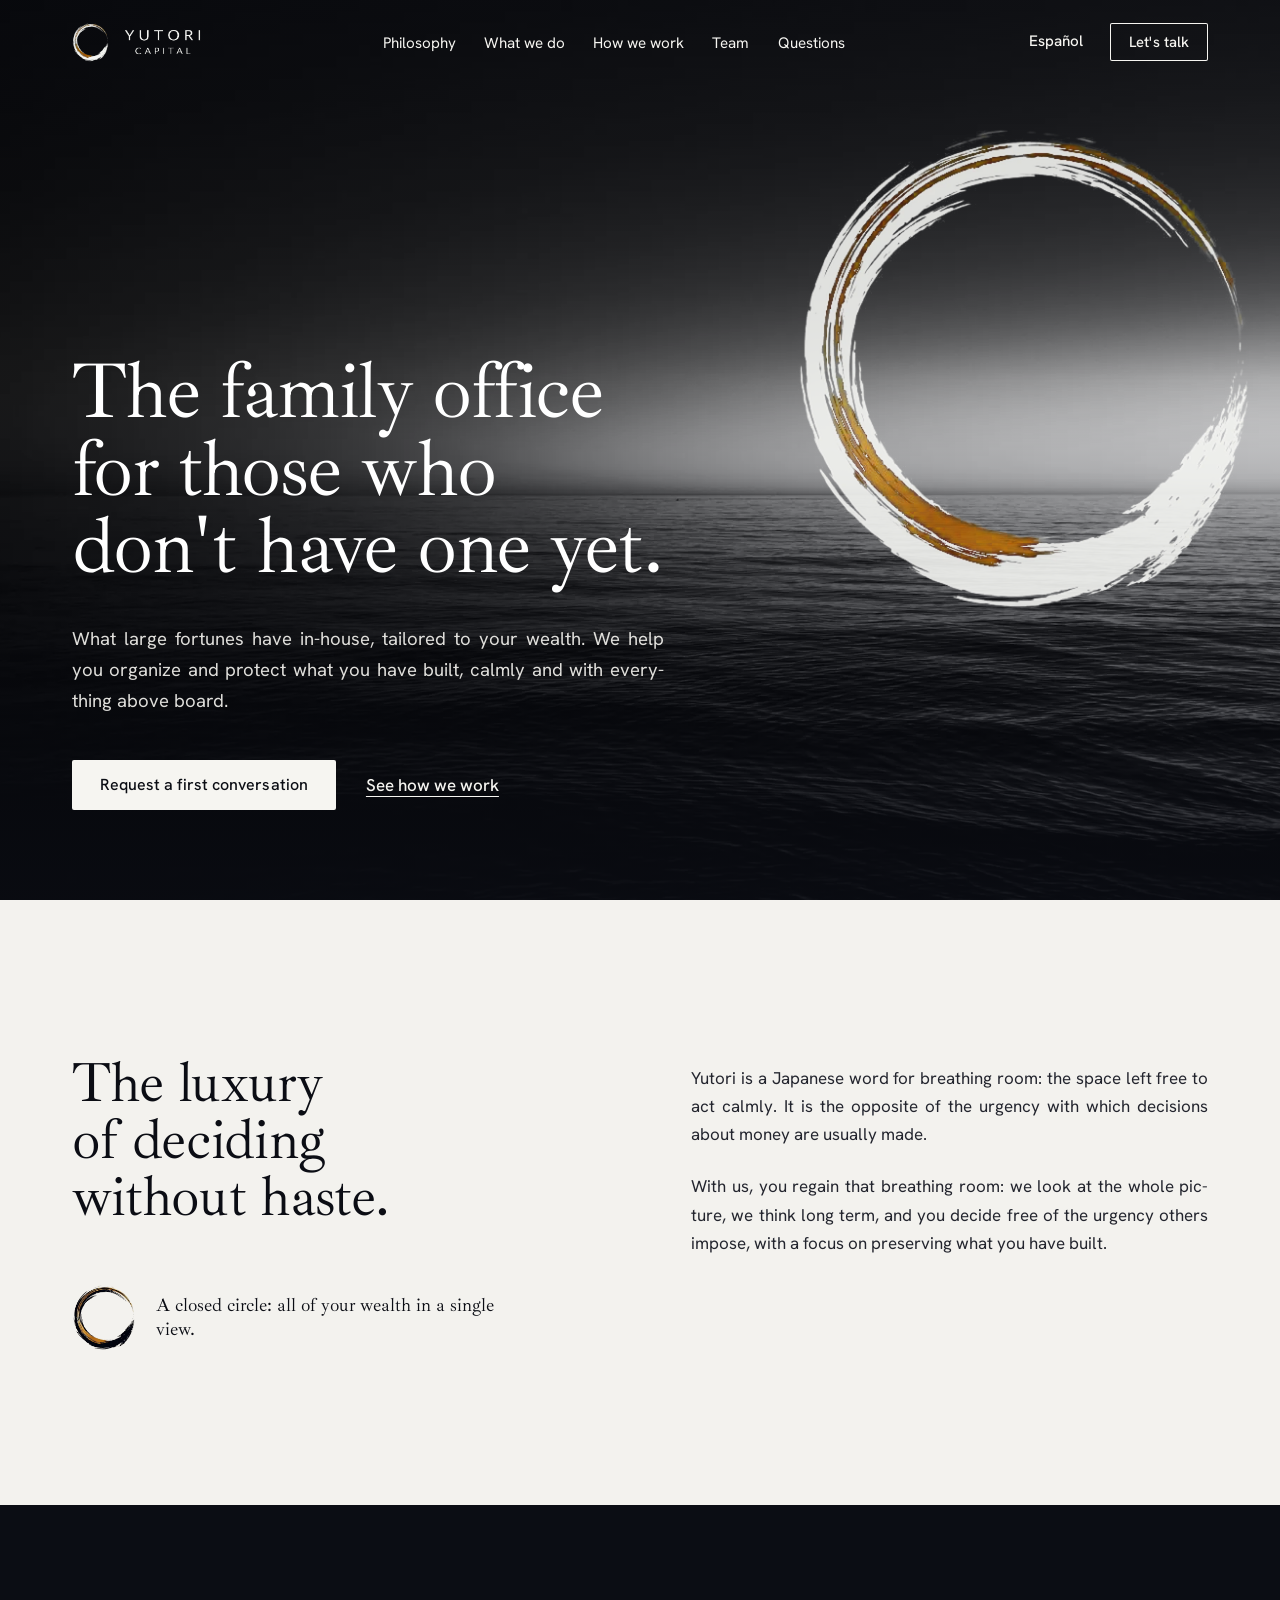
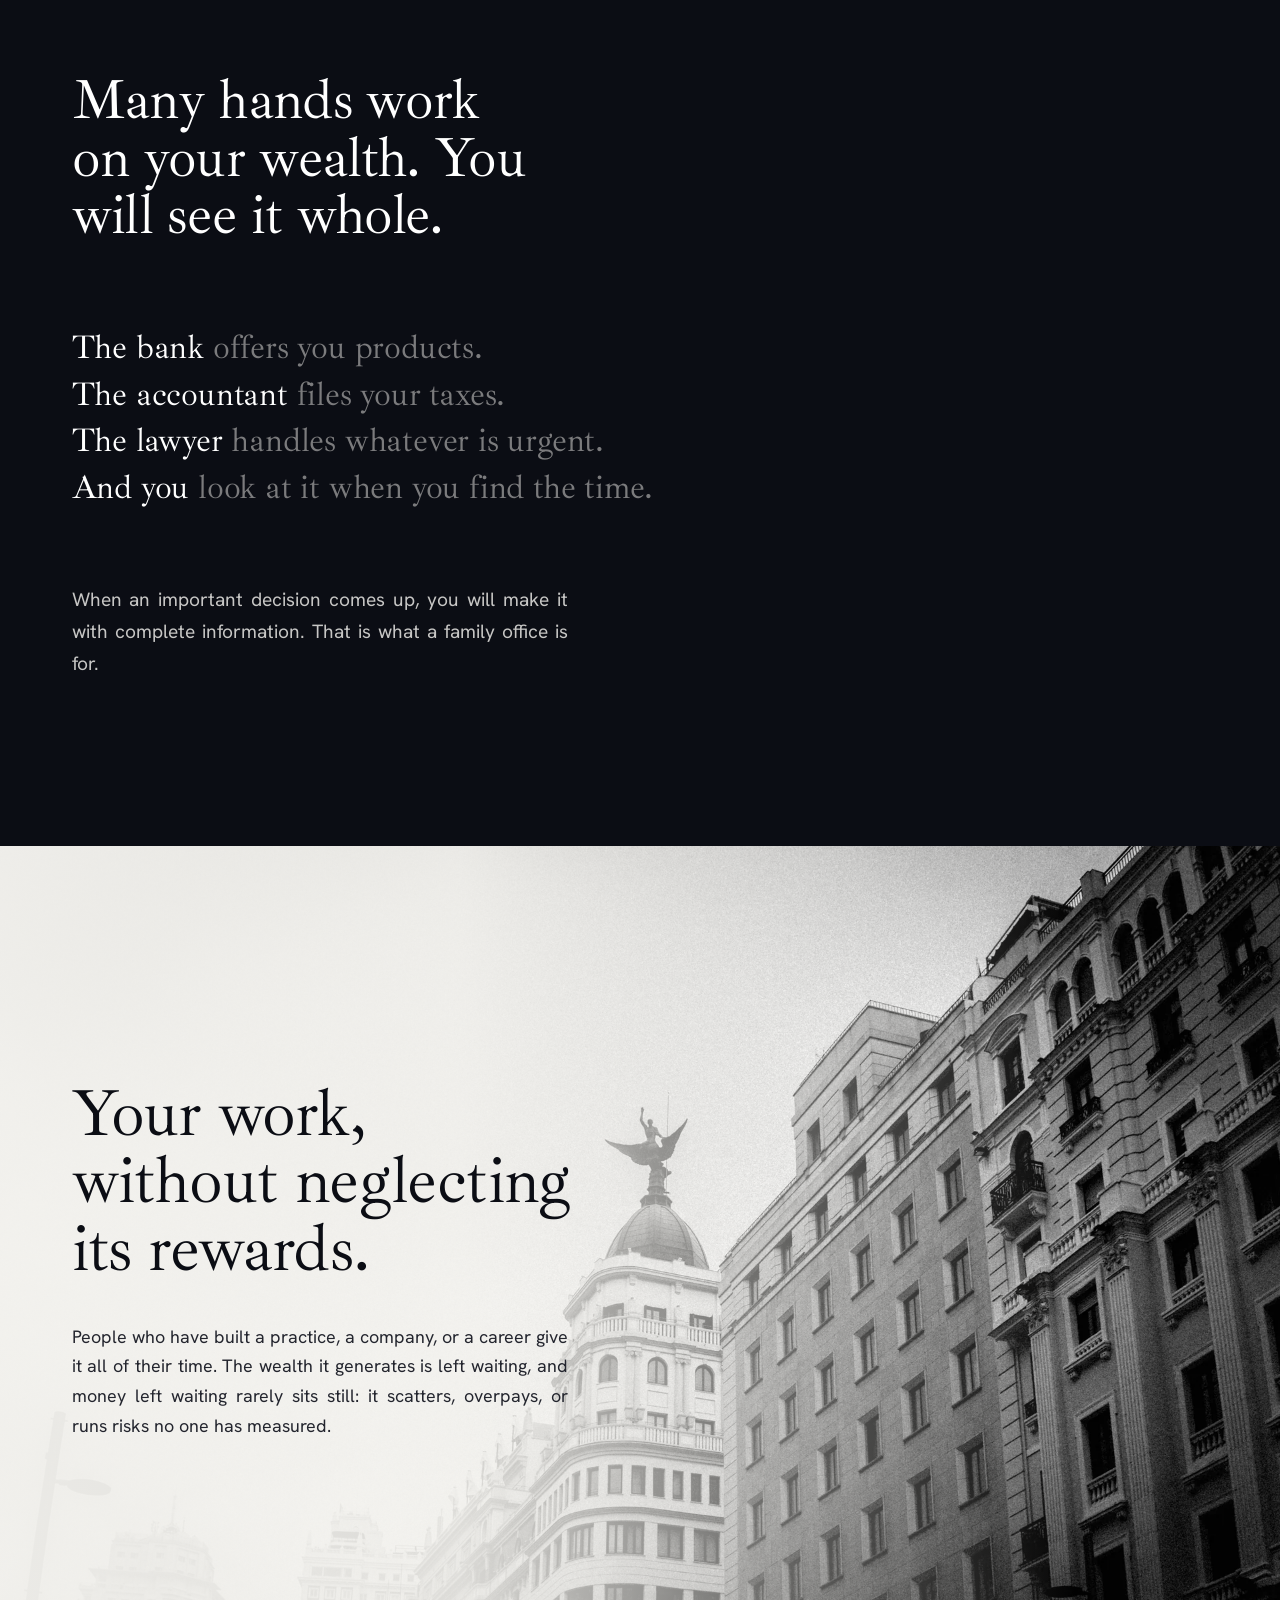
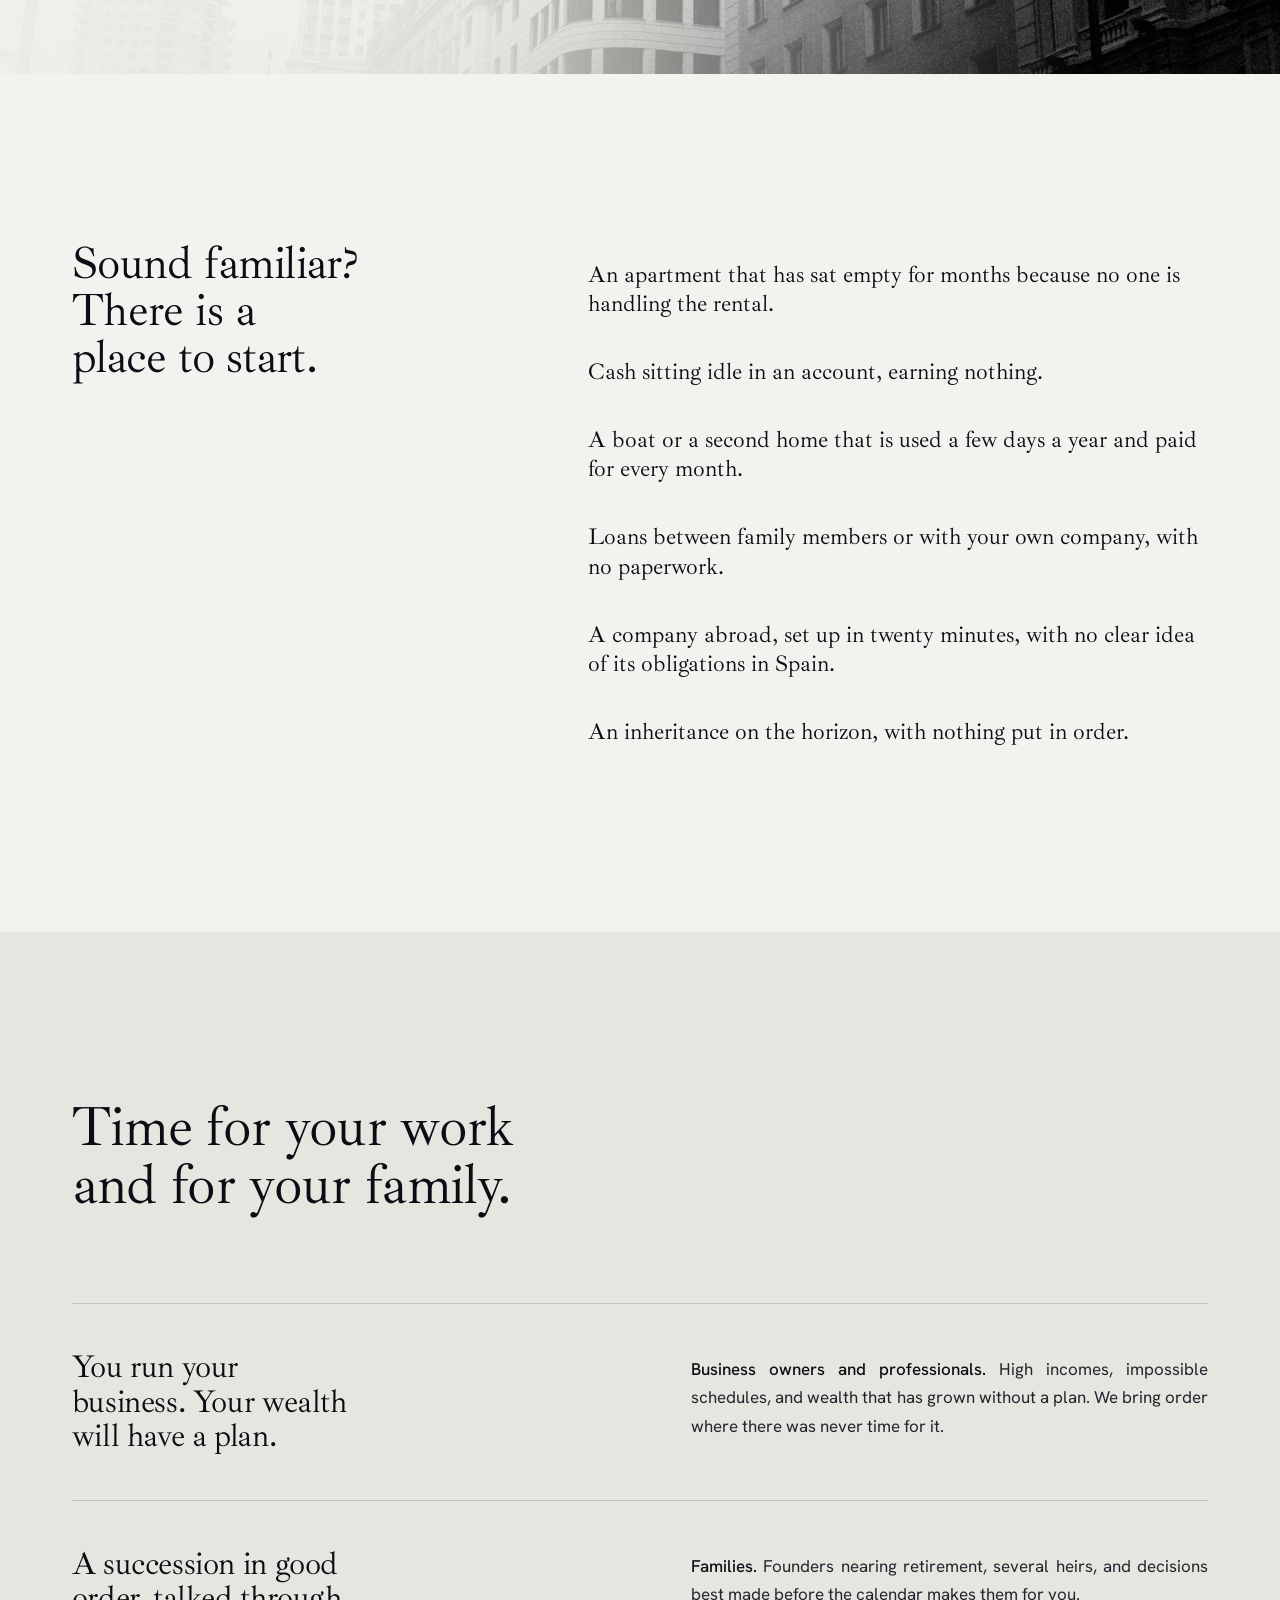
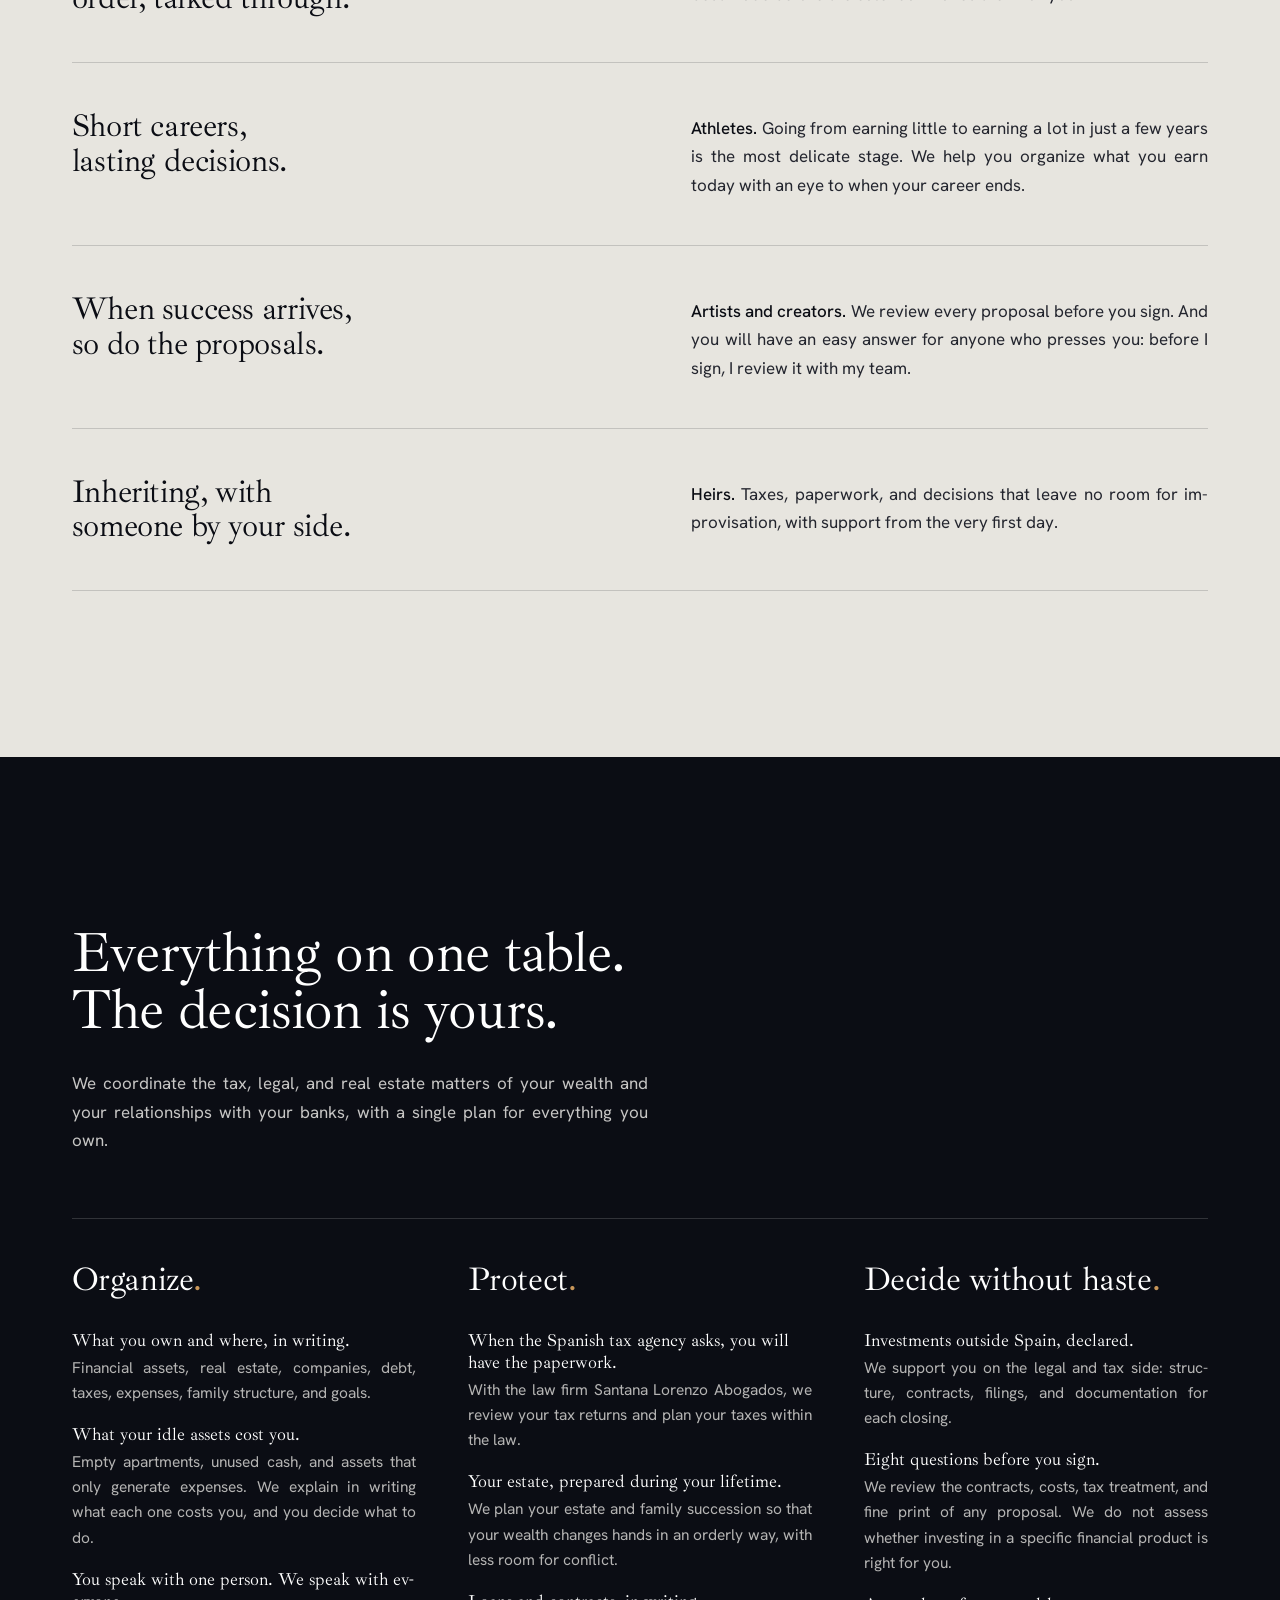
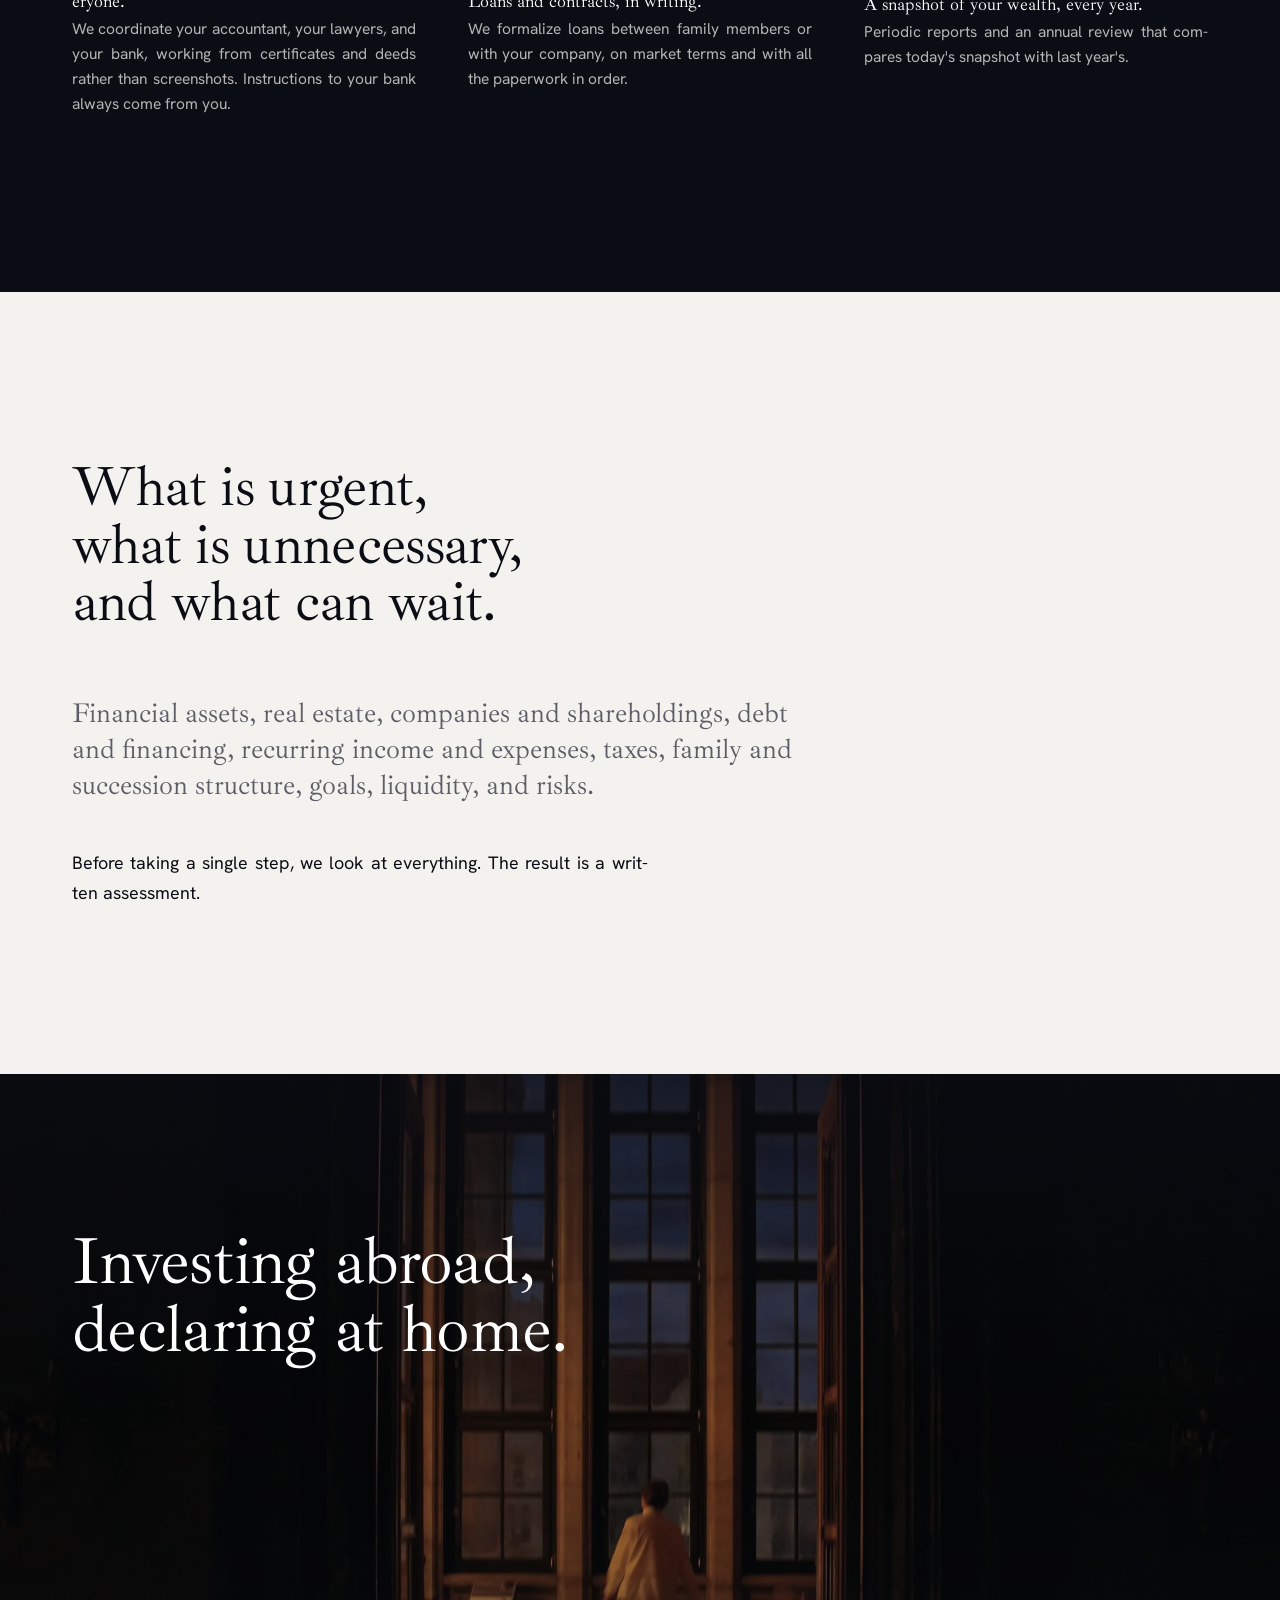
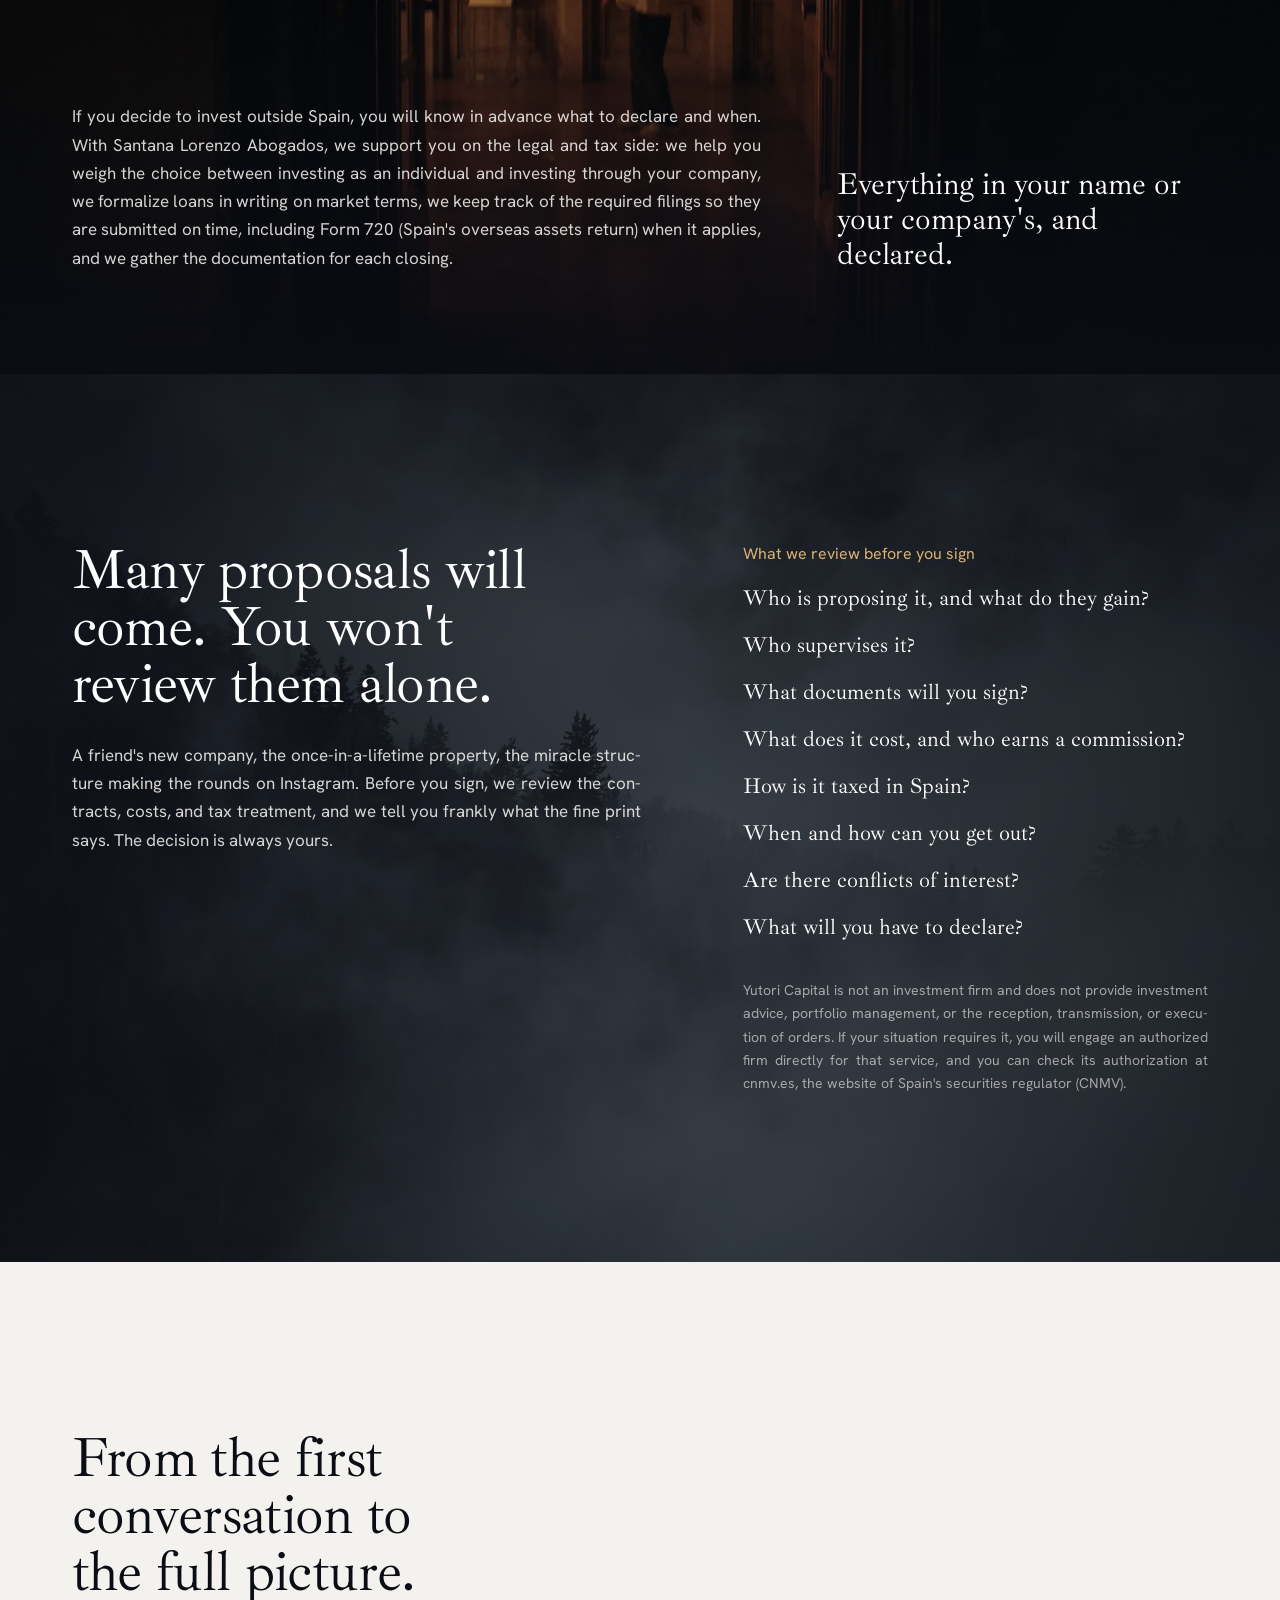
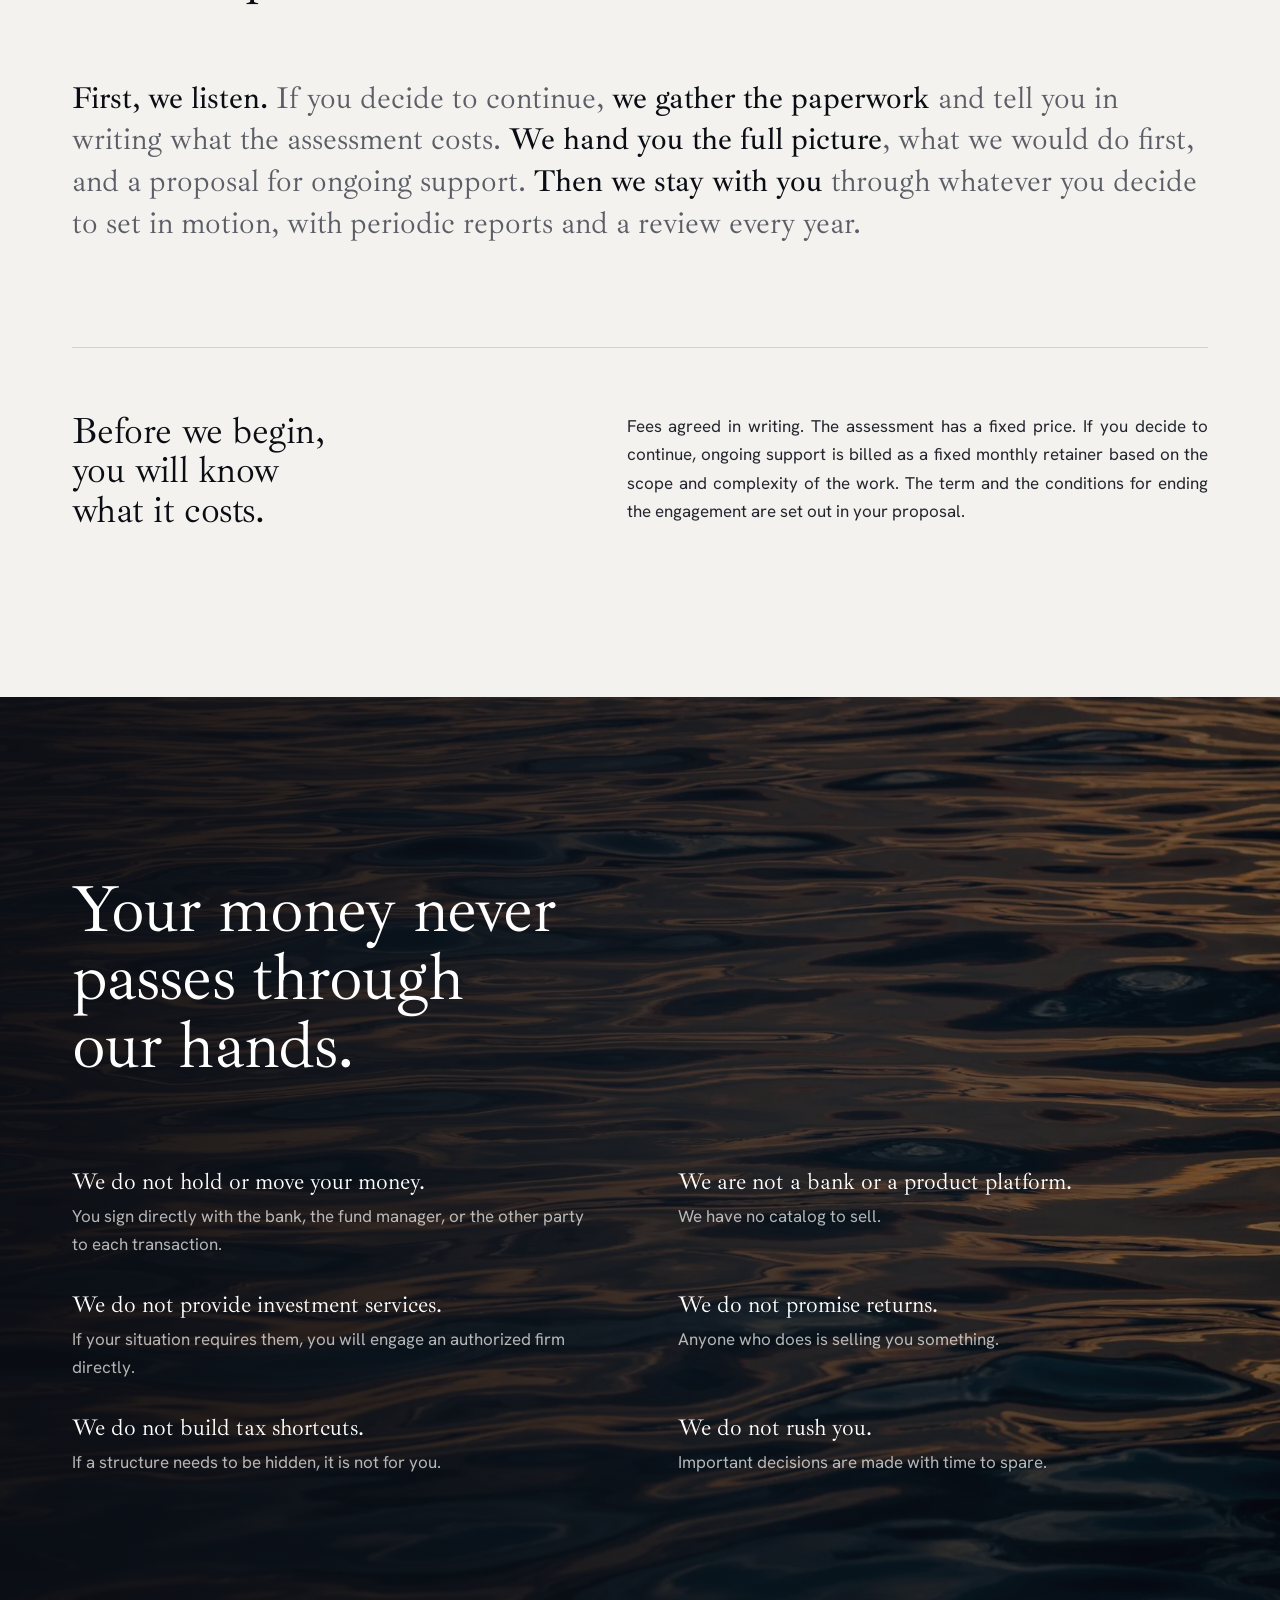
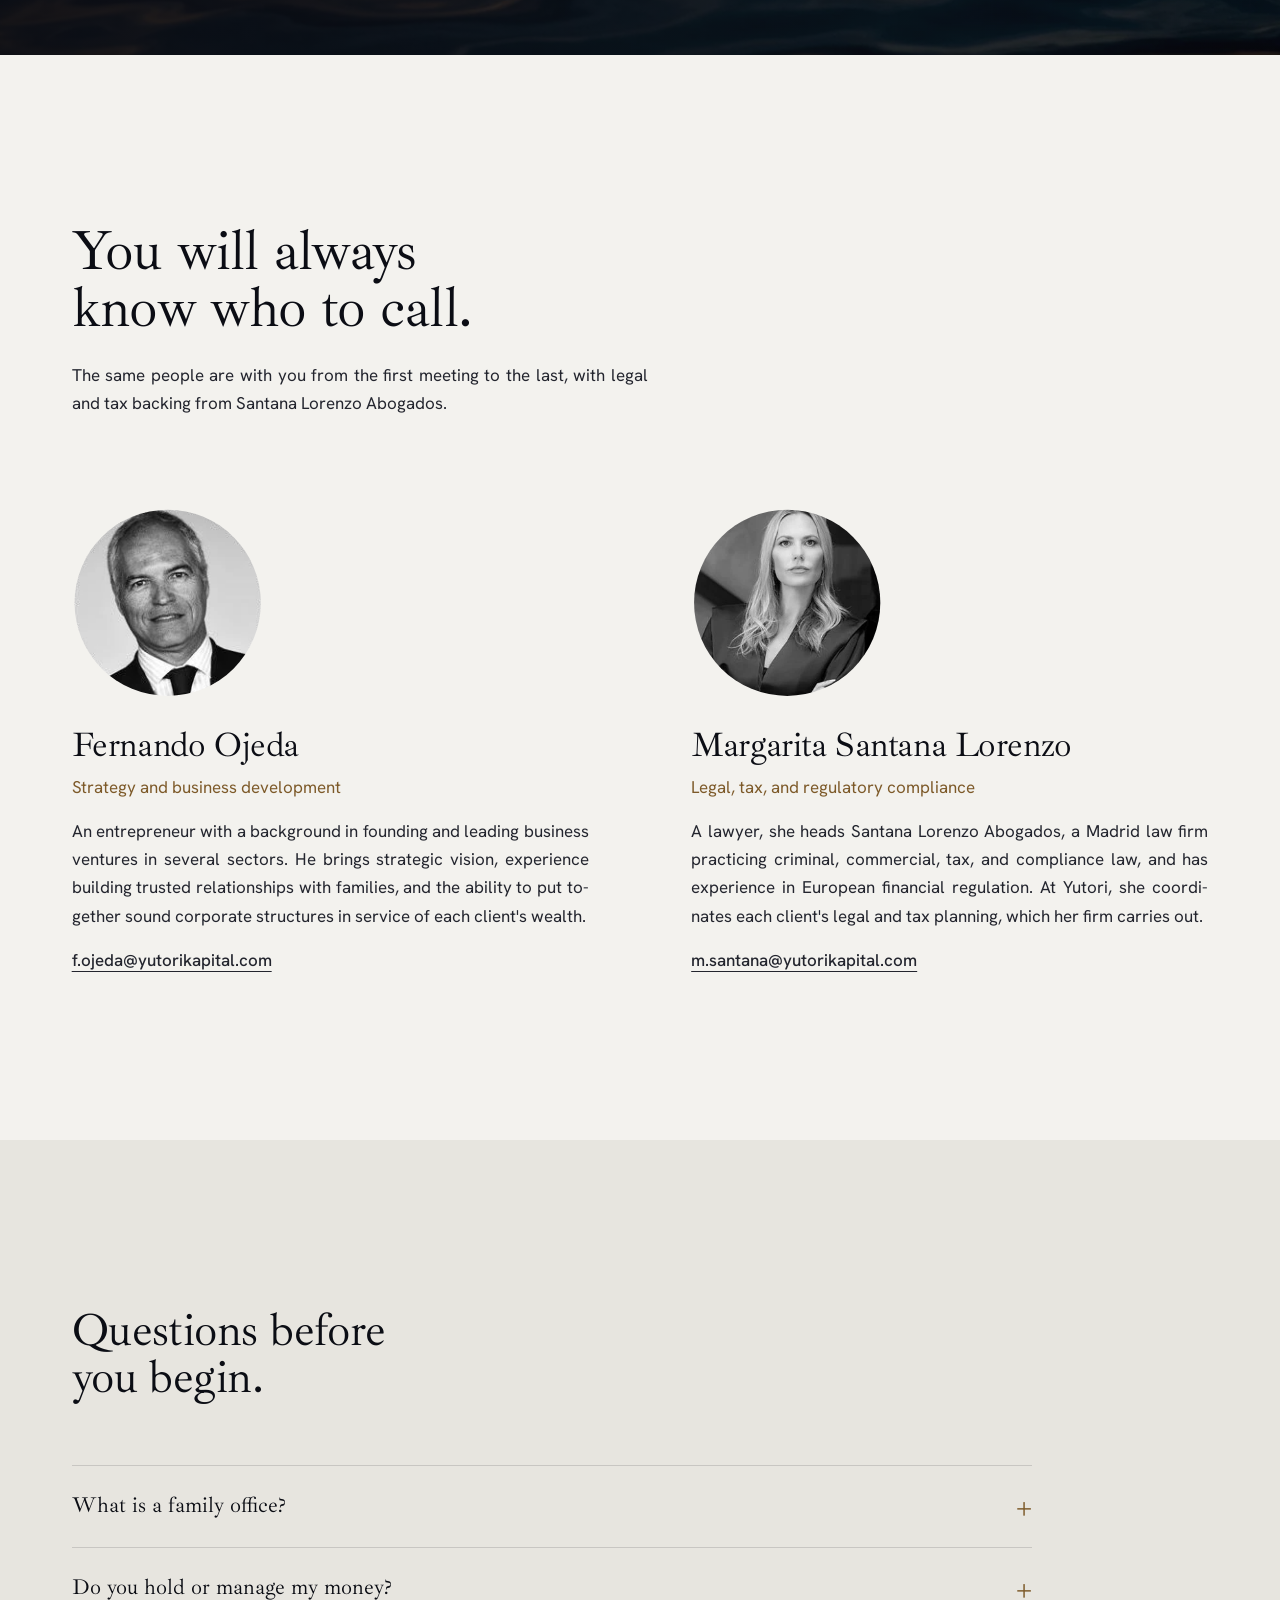
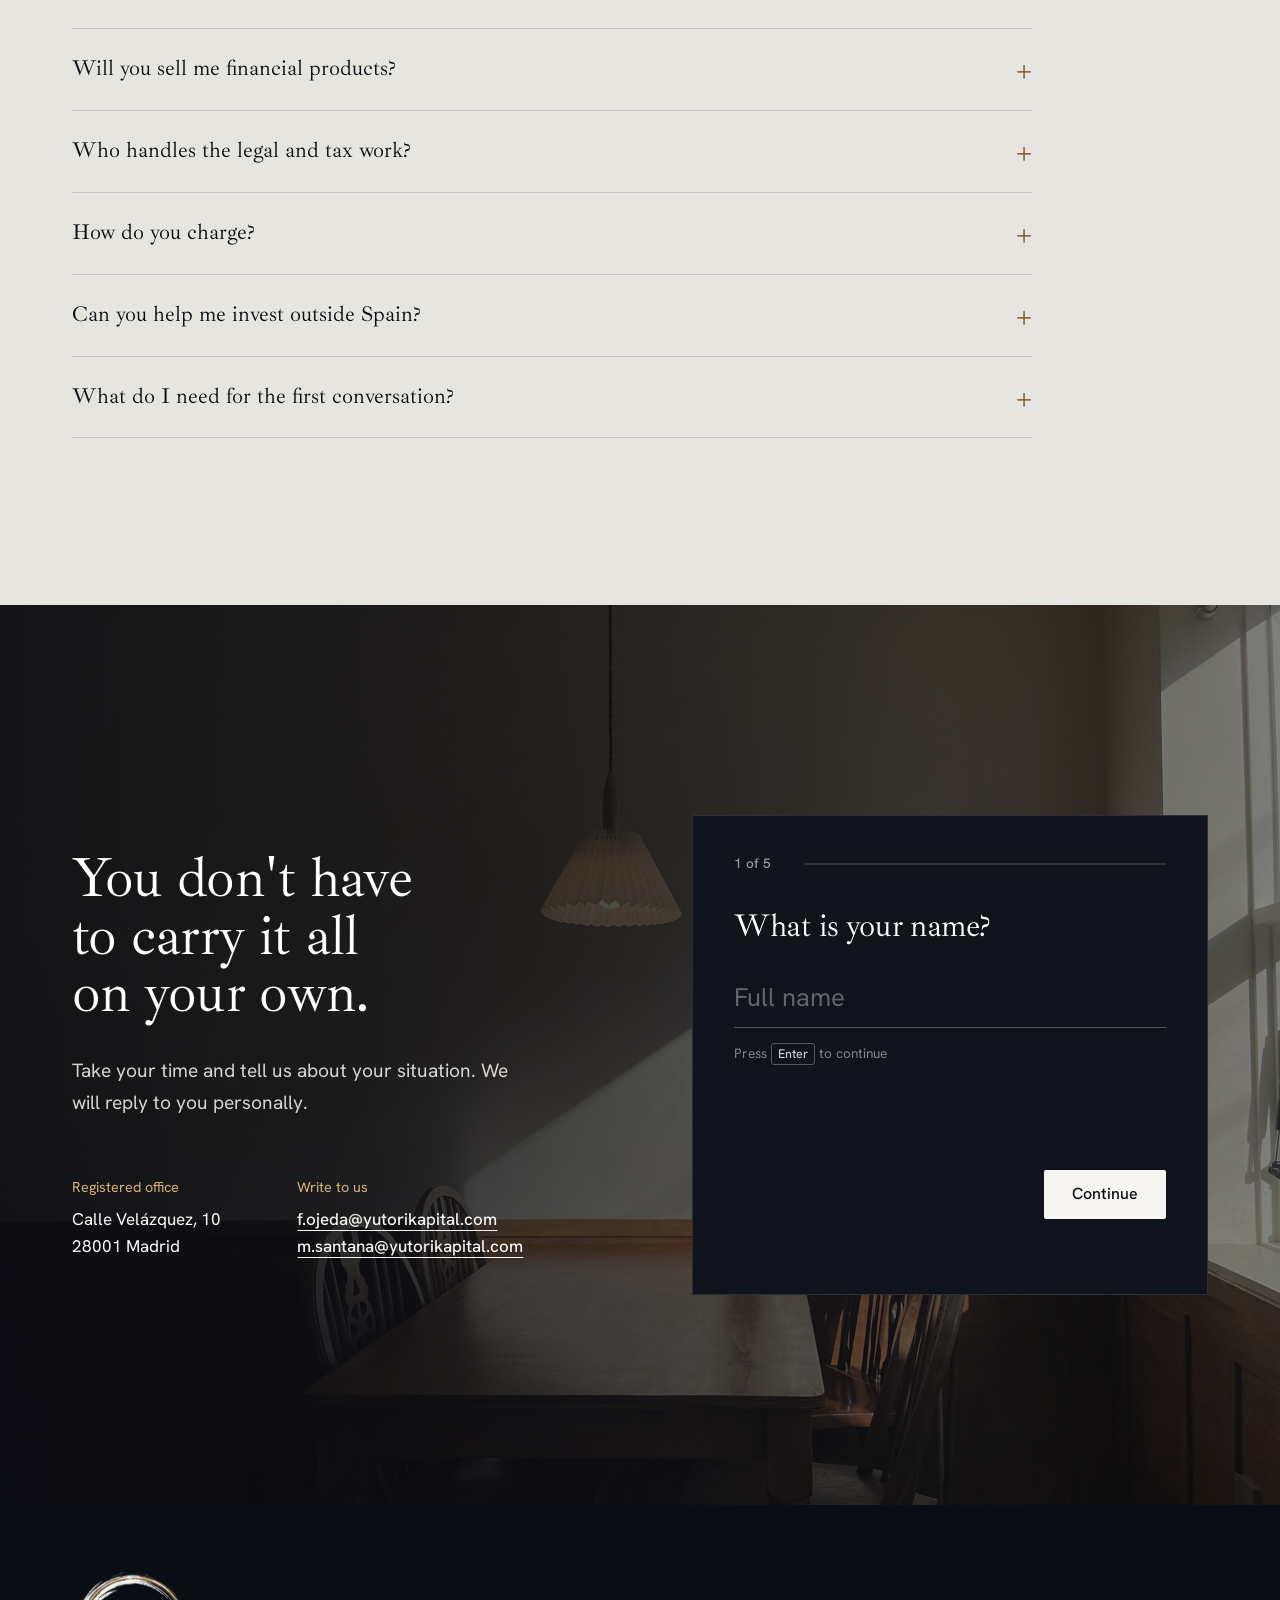
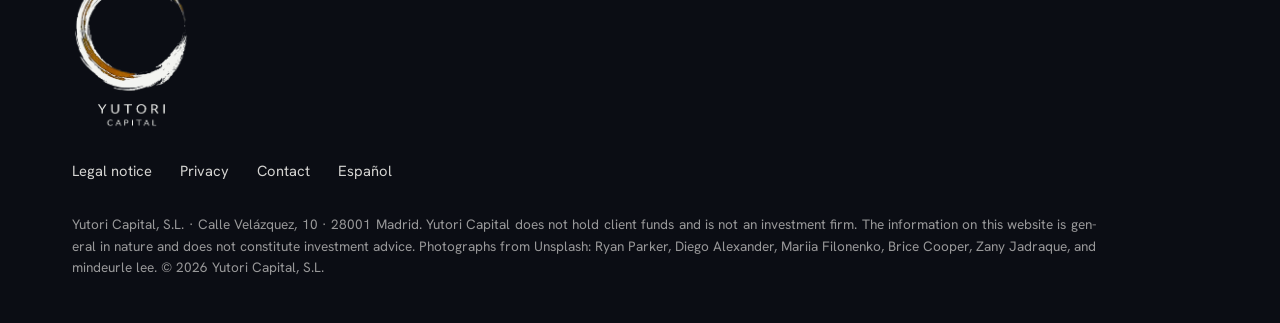
==== en/index.html @ 767429a7 "Version B de los textos, version en ingles y selector de idioma Espanol con los textos centrados en " ====
<!DOCTYPE html>

<html lang="en-US">
<head>
<meta charset="utf-8"/>
<meta content="width=device-width, initial-scale=1" name="viewport"/>
<title>Family office and wealth planning in Madrid | Yutori</title>
<meta content="The family office for those who don't have one yet. Wealth assessment, tax and legal affairs in order, succession, and advisor coordination in Madrid." name="description"/>
<link href="https://yutorikapital.com/en/" rel="canonical"/>
<link href="https://yutorikapital.com/" hreflang="es" rel="alternate"/>
<link href="https://yutorikapital.com/en/" hreflang="en-US" rel="alternate"/>
<link href="https://yutorikapital.com/" hreflang="x-default" rel="alternate"/>
<meta content="index, follow" name="robots"/>
<meta content="#0B0D14" name="theme-color"/>
<meta content="website" property="og:type"/>
<meta content="en_US" property="og:locale"/>
<meta content="es_ES" property="og:locale:alternate"/>
<meta content="Yutori Capital" property="og:site_name"/>
<meta content="Yutori Capital | The family office for those who don't have one yet" property="og:title"/>
<meta content="We organize and protect wealth that does not yet have a structure of its own, calmly and with everything above board." property="og:description"/>
<meta content="https://yutorikapital.com/en/" property="og:url"/>
<meta content="https://yutorikapital.com/assets/og-yutori-en.jpg" property="og:image"/>
<meta content="summary_large_image" name="twitter:card"/>
<link href="../assets/favicon.ico" rel="icon" sizes="48x48"/>
<link href="../assets/favicon-32.png" rel="icon" sizes="32x32" type="image/png"/>
<link href="../assets/favicon-180.png" rel="apple-touch-icon"/>
<link href="https://fonts.googleapis.com" rel="preconnect"/>
<link crossorigin="" href="https://fonts.gstatic.com" rel="preconnect"/>
<link href="https://fonts.googleapis.com/css2?family=Ibarra+Real+Nova:wght@400;500&amp;family=Hanken+Grotesk:wght@300;400;500&amp;display=swap" rel="stylesheet"/>
<link as="image" href="../assets/fotos/portada-1920.webp" imagesizes="100vw" imagesrcset="../assets/fotos/portada-960.webp 960w, ../assets/fotos/portada-1920.webp 1920w" rel="preload"/>
<link href="../styles.css?v=40cdb229" rel="stylesheet"/>
<script type="application/ld+json">
{
  "@context": "https://schema.org",
  "@graph": [
    {
      "@type": "ProfessionalService",
      "@id": "https://yutorikapital.com/#yutori",
      "name": "Yutori Capital",
      "legalName": "Yutori Capital, S.L.",
      "description": "Family office and wealth planning in Madrid for assets that do not yet have a structure of their own.",
      "url": "https://yutorikapital.com/",
      "logo": "https://yutorikapital.com/assets/logo-yutori.png",
      "image": "https://yutorikapital.com/assets/og-yutori.jpg",
      "email": "f.ojeda@yutorikapital.com",
      "address": { "@type": "PostalAddress", "streetAddress": "Calle Velázquez, 10", "postalCode": "28001", "addressLocality": "Madrid", "addressCountry": "ES" },
      "areaServed": "ES",
      "employee": [
        { "@type": "Person", "name": "Fernando Ojeda", "jobTitle": "Strategy and business development", "email": "f.ojeda@yutorikapital.com" },
        { "@type": "Person", "name": "Margarita Santana Lorenzo", "jobTitle": "Legal, tax, and regulatory compliance", "email": "m.santana@yutorikapital.com" }
      ]
    },
    {
      "@type": "FAQPage",
      "mainEntity": [
        { "@type": "Question", "name": "What is a family office?", "acceptedAnswer": { "@type": "Answer", "text": "It is the office that coordinates a family's wealth-related affairs: real estate, companies, taxes, succession, and relationships with banks and advisors. Large fortunes have their own. Yutori brings that same coordination to wealth that does not warrant a structure of its own, without providing investment services." } },
        { "@type": "Question", "name": "Do you hold or manage my money?", "acceptedAnswer": { "@type": "Answer", "text": "No. Your money stays in your accounts, in your name or your company's, and the orders always come from you. We organize the information, coordinate your advisors, and support you." } },
        { "@type": "Question", "name": "Will you sell me financial products?", "acceptedAnswer": { "@type": "Answer", "text": "We have no products to sell. Yutori Capital is not an investment firm. If your situation calls for investment advice, you will engage an authorized firm directly, and the final decision is always yours." } },
        { "@type": "Question", "name": "Who handles the legal and tax work?", "acceptedAnswer": { "@type": "Answer", "text": "Santana Lorenzo Abogados, the law firm headed by Margarita Santana Lorenzo. Yutori coordinates the work, and the firm carries it out." } },
        { "@type": "Question", "name": "How do you charge?", "acceptedAnswer": { "@type": "Answer", "text": "Our fees are agreed in writing before we begin. First, the assessment, at a fixed price. Then, if you decide to continue, a fixed monthly retainer based on the scope and complexity of the work. The term and the conditions for ending the engagement are set out in the proposal." } },
        { "@type": "Question", "name": "Can you help me invest outside Spain?", "acceptedAnswer": { "@type": "Answer", "text": "Yes, on the legal and tax side: the appropriate structure, the contracts, the required filings, such as Spain's Form 720 when applicable, and the documentation for each closing, so that everything is declared." } },
        { "@type": "Question", "name": "What do I need for the first conversation?", "acceptedAnswer": { "@type": "Answer", "text": "All you need to do is tell us about your situation. Before we meet, we will confirm whether there is a fee for that first conversation. If you decide to continue, we will tell you which documents to gather and the price of the assessment." } }
      ]
    }
  ]
}
</script>
</head>
<body>
<a class="salto" href="#content">Skip to content</a>
<header class="cab" id="cab">
<div class="env">
<a aria-label="Yutori Capital, home" class="marca" href="#home">
<img alt="" class="m-enso logo-claro" height="516" src="../assets/enso-claro.webp" width="486"/>
<img alt="" class="m-enso logo-oscuro" height="516" src="../assets/enso.webp" width="486"/>
<img alt="Yutori Capital" class="m-texto logo-claro" height="117" src="../assets/wordmark-claro.webp" width="303"/>
<img alt="" class="m-texto logo-oscuro" height="117" src="../assets/wordmark.webp" width="303"/>
</a>
<nav aria-label="Main">
<ul class="menu">
<li><a href="#philosophy">Philosophy</a></li>
<li><a href="#services">What we do</a></li>
<li><a href="#how-we-work">How we work</a></li>
<li><a href="#team">Team</a></li>
<li><a href="#faq">Questions</a></li>
</ul>
</nav>
<div class="cab-acciones">
<a aria-label="Leer esta página en español" class="idioma" data-cambio-idioma="" href="../" hreflang="es" lang="es"><span class="idioma-corto">ES</span><span class="idioma-largo">Español</span></a>
<a class="btn btn-borde" href="#contact">Let's talk</a>
</div>
</div>
</header>
<main id="content">
<section aria-labelledby="titular" class="foto-seccion portada" id="home">
<img alt="Calm sea in black and white, with light on the distant horizon" class="fondo" fetchpriority="high" height="1280" sizes="100vw" src="../assets/fotos/portada-1920.webp" srcset="../assets/fotos/portada-960.webp 960w, ../assets/fotos/portada-1920.webp 1920w" width="1920"/>
<div aria-hidden="true" class="enso-hero"><img alt="" height="1032" src="../assets/enso-claro@2x.webp" width="972"/></div>
<div class="env">
<h1 id="titular">The family office for those who don't have one yet.</h1>
<p class="entrada">What large for­tunes have in-house, tai­lored to your wealth. We help you or­ga­nize and pro­tect what you have built, calmly and with ev­ery­thing above board.</p>
<div class="acciones">
<a class="btn btn-blanco" href="#contact">Request a first conversation</a>
<a class="enlace-claro" href="#how-we-work">See how we work</a>
</div>
</div>
</section>
<section aria-labelledby="t-filosofia" class="filosofia" id="philosophy">
<div class="filo-texto">
<h2 id="t-filosofia">The luxury of deciding without haste.</h2>
<div class="filo-parrafos">
<p class="primero">Yu­tori is a Ja­pa­nese word for breath­ing room: the space left free to act calmly. It is the op­po­site of the ur­gency with which de­ci­sions about money are usu­ally made.</p>
<p>With us, you re­gain that breath­ing room: we look at the whole pic­ture, we think long term, and you de­cide free of the ur­gency oth­ers im­pose, with a focus on pre­serv­ing what you have built.</p>
</div>
<div class="filo-marca">
<img alt="" height="516" loading="lazy" src="../assets/enso.webp" width="486"/>
<p class="nohyph">A closed circle: all of your wealth in a single view.</p>
</div>
</div>
</section>
<section aria-labelledby="t-manos" class="bloque oscuro manos" id="many-hands">
<div class="env">
<h2 id="t-manos">Many hands work on your wealth. You will see it whole.</h2>
<ul class="cascada nohyph">
<li><b>The bank</b> offers you products.</li>
<li><b>The accountant</b> files your taxes.</li>
<li><b>The lawyer</b> handles whatever is urgent.</li>
<li><b>And you</b> look at it when you find the time.</li>
</ul>
<p class="remate">When an im­por­tant de­ci­sion comes up, you will make it with com­plete in­for­ma­tion. That is what a fam­ily of­fice is for.</p>
</div>
</section>
<section aria-labelledby="t-conservar" class="foto-seccion conservar" id="preserve">
<img alt="Buildings on Madrid's Gran Vía in black and white, with a winged statue atop the dome" class="fondo" height="1280" loading="lazy" sizes="100vw" src="../assets/fotos/conservar-madrid-1920.webp" srcset="../assets/fotos/conservar-madrid-960.webp 960w, ../assets/fotos/conservar-madrid-1920.webp 1920w" width="1920"/>
<div class="env">
<h2 id="t-conservar">Your work, without neglecting its rewards.</h2>
<p>Peo­ple who have built a prac­tice, a com­pany, or a ca­reer give it all of their time. The wealth it gen­er­ates is left wait­ing, and money left wait­ing rarely sits still: it scat­ters, over­pays, or runs risks no one has mea­sured.</p>
</div>
</section>
<section aria-labelledby="t-suena" class="bloque situaciones" id="sound-familiar">
<div class="env">
<h2 id="t-suena">Sound familiar? There is a place to start.</h2>
<ul class="nohyph">
<li>An apartment that has sat empty for months because no one is handling the rental.</li>
<li>Cash sitting idle in an account, earning nothing.</li>
<li>A boat or a second home that is used a few days a year and paid for every month.</li>
<li>Loans between family members or with your own company, with no paperwork.</li>
<li>A company abroad, set up in twenty minutes, with no clear idea of its obligations in Spain.</li>
<li>An inheritance on the horizon, with nothing put in order.</li>
</ul>
</div>
</section>
<section aria-labelledby="t-quien" class="bloque perfiles" id="who-we-serve">
<div class="env">
<h2 id="t-quien">Time for your work and for your family.</h2>
<div class="lista-perfiles">
<article><h3>You run your business. Your wealth will have a plan.</h3><p><b>Busi­ness own­ers and pro­fes­sion­als.</b> High in­comes, im­pos­si­ble sched­ules, and wealth that has grown with­out a plan. We bring order where there was never time for it.</p></article>
<article><h3>A succession in good order, talked through.</h3><p><b>Fam­i­lies.</b> Founders near­ing re­tire­ment, sev­eral heirs, and de­ci­sions best made be­fore the cal­en­dar makes them for you.</p></article>
<article><h3>Short careers, lasting decisions.</h3><p><b>Ath­letes.</b> Going from earn­ing lit­tle to earn­ing a lot in just a few years is the most del­i­cate stage. We help you or­ga­nize what you earn today with an eye to when your ca­reer ends.</p></article>
<article><h3>When success arrives, so do the proposals.</h3><p><b>Artists and cre­ators.</b> We re­view every pro­posal be­fore you sign. And you will have an easy an­swer for any­one who presses you: be­fore I sign, I re­view it with my team.</p></article>
<article><h3>Inheriting, with someone by your side.</h3><p><b>Heirs.</b> Taxes, pa­per­work, and de­ci­sions that leave no room for im­pro­vi­sa­tion, with sup­port from the very first day.</p></article>
</div>
</div>
</section>
<section aria-labelledby="t-servicios" class="bloque oscuro servicios" id="services">
<div class="env">
<h2 id="t-servicios">Everything on one table. The decision is yours.</h2>
<p class="sub">We co­or­di­nate the tax, legal, and real es­tate mat­ters of your wealth and your re­la­tion­ships with your banks, with a sin­gle plan for ev­ery­thing you own.</p>
<div class="pilares">
<div class="pilar">
<h3>Organize<span>.</span></h3>
<ul>
<li><strong>What you own and where, in writ­ing.</strong> Fi­nan­cial as­sets, real es­tate, com­pa­nies, debt, taxes, ex­penses, fam­ily struc­ture, and goals.</li>
<li><strong>What your idle as­sets cost you.</strong> Empty apart­ments, un­used cash, and as­sets that only gen­er­ate ex­penses. We ex­plain in writ­ing what each one costs you, and you de­cide what to do.</li>
<li><strong>You speak with one per­son. We speak with ev­ery­one.</strong> We co­or­di­nate your ac­coun­tant, your lawyers, and your bank, work­ing from cer­tifi­cates and deeds rather than screen­shots. In­struc­tions to your bank al­ways come from you.</li>
</ul>
</div>
<div class="pilar">
<h3>Protect<span>.</span></h3>
<ul>
<li><strong>When the Span­ish tax agency asks, you will have the pa­per­work.</strong> With the law firm San­tana Lorenzo Abo­ga­dos, we re­view your tax re­turns and plan your taxes within the law.</li>
<li><strong>Your es­tate, pre­pared dur­ing your life­time.</strong> We plan your es­tate and fam­ily suc­ces­sion so that your wealth changes hands in an or­derly way, with less room for con­flict.</li>
<li><strong>Loans and con­tracts, in writ­ing.</strong> We for­mal­ize loans be­tween fam­ily mem­bers or with your com­pany, on mar­ket terms and with all the pa­per­work in order.</li>
</ul>
</div>
<div class="pilar">
<h3>Decide without haste<span>.</span></h3>
<ul>
<li><strong>In­vest­ments out­side Spain, de­clared.</strong> We sup­port you on the legal and tax side: struc­ture, con­tracts, fil­ings, and doc­u­men­ta­tion for each clos­ing.</li>
<li><strong>Eight ques­tions be­fore you sign.</strong> We re­view the con­tracts, costs, tax treat­ment, and fine print of any pro­posal. We do not as­sess whether in­vest­ing in a spe­cific fi­nan­cial prod­uct is right for you.</li>
<li><strong>A snap­shot of your wealth, every year.</strong> Pe­ri­odic re­ports and an an­nual re­view that com­pares today's snap­shot with last year's.</li>
</ul>
</div>
</div>
</div>
</section>
<section aria-labelledby="t-diag" class="bloque diagnostico" id="diagnosis">
<div class="env">
<h2 id="t-diag">What is urgent, what is unnecessary, and what can wait.</h2>
<p class="mira nohyph">Financial assets, real estate, companies and shareholdings, debt and financing, recurring income and expenses, taxes, family and succession structure, goals, liquidity, and risks.</p>
<p class="resultado">Be­fore tak­ing a sin­gle step, we look at ev­ery­thing. The re­sult is a writ­ten as­sess­ment.</p>
</div>
</section>
<section aria-labelledby="t-fuera" class="foto-seccion fuera" id="investing-abroad">
<img alt="Dimly lit interior with large windows and a person looking out" class="fondo" height="1280" loading="lazy" sizes="100vw" src="../assets/fotos/fuera-ventanales-1920.webp" srcset="../assets/fotos/fuera-ventanales-960.webp 960w, ../assets/fotos/fuera-ventanales-1920.webp 1920w" width="1920"/>
<div class="env">
<h2 id="t-fuera">Investing abroad, declaring at home.</h2>
<div class="abajo">
<p>If you de­cide to in­vest out­side Spain, you will know in ad­vance what to de­clare and when. With San­tana Lorenzo Abo­ga­dos, we sup­port you on the legal and tax side: we help you weigh the choice be­tween in­vest­ing as an in­di­vid­ual and in­vest­ing through your com­pany, we for­mal­ize loans in writ­ing on mar­ket terms, we keep track of the re­quired fil­ings so they are sub­mit­ted on time, in­clud­ing Form 720 (Spain's over­seas as­sets re­turn) when it ap­plies, and we gather the doc­u­men­ta­tion for each clos­ing.</p>
<p class="remate nohyph">Everything in your name or your company's, and declared.</p>
</div>
</div>
</section>
<section aria-labelledby="t-oportunidades" class="foto-seccion oportunidades" id="opportunities">
<img alt="Mist-covered mountain with trees in the background" class="fondo" height="1280" loading="lazy" sizes="100vw" src="../assets/fotos/oportunidades-1920.webp" srcset="../assets/fotos/oportunidades-960.webp 960w, ../assets/fotos/oportunidades-1920.webp 1920w" width="1920"/>
<div class="env">
<div class="texto">
<h2 id="t-oportunidades">Many proposals will come. You won't review them alone.</h2>
<p>A friend's new com­pany, the once-in-a-life­time prop­erty, the mir­a­cle struc­ture mak­ing the rounds on In­sta­gram. Be­fore you sign, we re­view the con­tracts, costs, and tax treat­ment, and we tell you frankly what the fine print says. The de­ci­sion is al­ways yours.</p>
</div>
<div class="lista">
<p class="tit">What we re­view be­fore you sign</p>
<ul class="nohyph">
<li>Who is proposing it, and what do they gain?</li>
<li>Who supervises it?</li>
<li>What documents will you sign?</li>
<li>What does it cost, and who earns a commission?</li>
<li>How is it taxed in Spain?</li>
<li>When and how can you get out?</li>
<li>Are there conflicts of interest?</li>
<li>What will you have to declare?</li>
</ul>
<p class="nota">Yu­tori Cap­i­tal is not an in­vest­ment firm and does not pro­vide in­vest­ment ad­vice, port­fo­lio man­age­ment, or the re­cep­tion, trans­mis­sion, or ex­e­cu­tion of or­ders. If your sit­u­a­tion re­quires it, you will en­gage an au­tho­rized firm di­rectly for that ser­vice, and you can check its au­tho­riza­tion at cnmv.es, the web­site of Spain's se­cu­ri­ties reg­u­la­tor (CNMV).</p>
</div>
</div>
</section>
<section aria-labelledby="t-metodo" class="bloque metodo" id="how-we-work">
<div class="env">
<h2 id="t-metodo">From the first conversation to the full picture.</h2>
<p class="relato nohyph"><b>First, we listen.</b> If you decide to continue, <b>we gather the paperwork</b> and tell you in writing what the assessment costs. <b>We hand you the full picture</b>, what we would do first, and a proposal for ongoing support. <b>Then we stay with you</b> through whatever you decide to set in motion, with periodic reports and a review every year.</p>
<div class="cobro">
<h3>Before we begin, you will know what it costs.</h3>
<p>Fees agreed in writ­ing. The as­sess­ment has a fixed price. If you de­cide to con­tinue, on­go­ing sup­port is billed as a fixed monthly re­tainer based on the scope and com­plex­ity of the work. The term and the con­di­tions for end­ing the en­gage­ment are set out in your pro­posal.</p>
</div>
</div>
</section>
<section aria-labelledby="t-dinero" class="foto-seccion dinero" id="your-money">
<img alt="Calm dark water with golden reflections" class="fondo" height="1280" loading="lazy" sizes="100vw" src="../assets/fotos/dinero-1920.webp" srcset="../assets/fotos/dinero-960.webp 960w, ../assets/fotos/dinero-1920.webp 1920w" width="1920"/>
<div class="env">
<h2 id="t-dinero">Your money never passes through our hands.</h2>
<ul class="noes nohyph">
<li><strong>We do not hold or move your money.</strong> You sign directly with the bank, the fund manager, or the other party to each transaction.</li>
<li><strong>We are not a bank or a product platform.</strong> We have no catalog to sell.</li>
<li><strong>We do not provide investment services.</strong> If your situation requires them, you will engage an authorized firm directly.</li>
<li><strong>We do not promise returns.</strong> Anyone who does is selling you something.</li>
<li><strong>We do not build tax shortcuts.</strong> If a structure needs to be hidden, it is not for you.</li>
<li><strong>We do not rush you.</strong> Important decisions are made with time to spare.</li>
</ul>
</div>
</section>
<section aria-labelledby="t-equipo" class="bloque equipo" id="team">
<div class="env">
<h2 id="t-equipo">You will always know who to call.</h2>
<p class="sub">The same peo­ple are with you from the first meet­ing to the last, with legal and tax back­ing from San­tana Lorenzo Abo­ga­dos.</p>
<div class="gente">
<article class="persona">
<img alt="Portrait of Fernando Ojeda" height="200" loading="lazy" src="../assets/fernando-ojeda.webp" width="200"/>
<h3>Fernando Ojeda</h3>
<p class="rol">Strat­egy and busi­ness de­vel­op­ment</p>
<p class="bio">An en­tre­pre­neur with a back­ground in found­ing and lead­ing busi­ness ven­tures in sev­eral sec­tors. He brings strate­gic vi­sion, ex­pe­ri­ence build­ing trusted re­la­tion­ships with fam­i­lies, and the abil­ity to put to­gether sound cor­po­rate struc­tures in ser­vice of each client's wealth.</p>
<a class="enlace correo" href="mailto:f.ojeda@yutorikapital.com">f.ojeda@yutorikapital.com</a>
</article>
<article class="persona">
<img alt="Portrait of Margarita Santana Lorenzo" height="296" loading="lazy" src="../assets/margarita-santana.webp" width="298"/>
<h3>Margarita Santana Lorenzo</h3>
<p class="rol">Legal, tax, and reg­u­la­tory com­pli­ance</p>
<p class="bio">A lawyer, she heads San­tana Lorenzo Abo­ga­dos, a Madrid law firm prac­tic­ing crim­i­nal, com­mer­cial, tax, and com­pli­ance law, and has ex­pe­ri­ence in Eu­ro­pean fi­nan­cial reg­u­la­tion. At Yu­tori, she co­or­di­nates each client's legal and tax plan­ning, which her firm car­ries out.</p>
<a class="enlace correo" href="mailto:m.santana@yutorikapital.com">m.santana@yutorikapital.com</a>
</article>
</div>
</div>
</section>
<section aria-labelledby="t-preguntas" class="bloque preguntas" id="faq">
<div class="env">
<h2 id="t-preguntas">Questions before you begin.</h2>
<div class="faq">
<details><summary>What is a family office?</summary><p>It is the of­fice that co­or­di­nates a fam­ily's wealth-re­lated af­fairs: real es­tate, com­pa­nies, taxes, suc­ces­sion, and re­la­tion­ships with banks and ad­vi­sors. Large for­tunes have their own. Yu­tori brings that same co­or­di­na­tion to wealth that does not war­rant a struc­ture of its own, with­out pro­vid­ing in­vest­ment ser­vices.</p></details>
<details><summary>Do you hold or manage my money?</summary><p>No. Your money stays in your ac­counts, in your name or your com­pany's, and the or­ders al­ways come from you. We or­ga­nize the in­for­ma­tion, co­or­di­nate your ad­vi­sors, and sup­port you.</p></details>
<details><summary>Will you sell me financial products?</summary><p>We have no prod­ucts to sell. Yu­tori Cap­i­tal is not an in­vest­ment firm. If your sit­u­a­tion calls for in­vest­ment ad­vice, you will en­gage an au­tho­rized firm di­rectly, and the final de­ci­sion is al­ways yours.</p></details>
<details><summary>Who handles the legal and tax work?</summary><p>San­tana Lorenzo Abo­ga­dos, the law firm headed by Mar­garita San­tana Lorenzo. Yu­tori co­or­di­nates the work, and the firm car­ries it out.</p></details>
<details><summary>How do you charge?</summary><p>Our fees are agreed in writ­ing be­fore we begin. First, the as­sess­ment, at a fixed price. Then, if you de­cide to con­tinue, a fixed monthly re­tainer based on the scope and com­plex­ity of the work. The term and the con­di­tions for end­ing the en­gage­ment are set out in the pro­posal.</p></details>
<details><summary>Can you help me invest outside Spain?</summary><p>Yes, on the legal and tax side: the ap­pro­pri­ate struc­ture, the con­tracts, the re­quired fil­ings, such as Spain's Form 720 when ap­pli­ca­ble, and the doc­u­men­ta­tion for each clos­ing, so that ev­ery­thing is de­clared.</p></details>
<details><summary>What do I need for the first conversation?</summary><p>All you need to do is tell us about your sit­u­a­tion. Be­fore we meet, we will con­firm whether there is a fee for that first con­ver­sa­tion. If you de­cide to con­tinue, we will tell you which doc­u­ments to gather and the price of the as­sess­ment.</p></details>
</div>
</div>
</section>
<section aria-labelledby="t-contacto" class="foto-seccion contacto" id="contact">
<img alt="Wooden table and chairs by a window in natural light" class="fondo" height="1440" loading="lazy" sizes="100vw" src="../assets/fotos/contacto-mesa-1920.webp" srcset="../assets/fotos/contacto-mesa-960.webp 960w, ../assets/fotos/contacto-mesa-1920.webp 1920w" width="1920"/>
<div class="env contacto-in">
<div class="contacto-texto">
<h2 id="t-contacto">You don't have to carry it all on your own.</h2>
<p class="sub nohyph">Take your time and tell us about your situation. We will reply to you personally.</p>
<div class="datos">
<div><p class="et">Reg­is­tered of­fice</p><address>Calle Velázquez, 10<br/>28001 Madrid</address></div>
<div><p class="et">Write to us</p><address><a class="enlace-claro" href="mailto:f.ojeda@yutorikapital.com">f.ojeda@yutorikapital.com</a><br/><a class="enlace-claro" href="mailto:m.santana@yutorikapital.com">m.santana@yutorikapital.com</a></address></div>
</div>
</div>
<form aria-label="Request a first conversation" class="guia" id="guia" novalidate="">
<div class="guia-cab">
<span aria-live="polite" class="guia-paso" id="guia-paso">1 of 5</span>
<div aria-hidden="true" class="guia-barra"><span id="guia-progreso"></span></div>
</div>
<fieldset class="paso activo" data-tipo="texto">
<legend>What is your name?</legend>
<label class="visual-oculto" for="f-nombre">Full name</label>
<input autocomplete="name" id="f-nombre" maxlength="120" name="nombre" placeholder="Full name" type="text"/>
<p class="ayuda nohyph">Press <kbd>Enter</kbd> to continue</p>
</fieldset>
<fieldset class="paso" data-tipo="unica">
<legend>Which best describes you?</legend>
<div class="opciones dos">
<label class="opcion"><input name="perfil" type="radio" value="Business owner or professional"/><span>Business owner or professional</span></label>
<label class="opcion"><input name="perfil" type="radio" value="Family with a succession ahead"/><span>Family with a succession ahead</span></label>
<label class="opcion"><input name="perfil" type="radio" value="Athlete"/><span>Athlete</span></label>
<label class="opcion"><input name="perfil" type="radio" value="Artist or creator"/><span>Artist or creator</span></label>
<label class="opcion"><input name="perfil" type="radio" value="Heir"/><span>Heir</span></label>
<label class="opcion"><input name="perfil" type="radio" value="Other"/><span>Other</span></label>
</div>
</fieldset>
<fieldset class="paso" data-tipo="multiple">
<legend>What would you like help with?</legend>
<div class="opciones multiple">
<label class="opcion"><input name="temas" type="checkbox" value="Organizing my wealth"/><span>Organizing my wealth</span></label>
<label class="opcion"><input name="temas" type="checkbox" value="Taxes and paperwork"/><span>Taxes and paperwork</span></label>
<label class="opcion"><input name="temas" type="checkbox" value="Estate and family succession"/><span>Estate and family succession</span></label>
<label class="opcion"><input name="temas" type="checkbox" value="Investing outside Spain"/><span>Investing outside Spain</span></label>
<label class="opcion"><input name="temas" type="checkbox" value="Reviewing a proposal I have received"/><span>Reviewing a proposal I have received</span></label>
<label class="opcion"><input name="temas" type="checkbox" value="Something else"/><span>Something else</span></label>
</div>
<p class="ayuda nohyph">You may choose more than one.</p>
</fieldset>
<fieldset class="paso" data-tipo="unica">
<legend>What is the approximate value of your assets?</legend>
<div class="opciones">
<label class="opcion"><input name="patrimonio" type="radio" value="Under €1 million"/><span>Under €1 million</span></label>
<label class="opcion"><input name="patrimonio" type="radio" value="€1 to 3 million"/><span>€1 to 3 million</span></label>
<label class="opcion"><input name="patrimonio" type="radio" value="€3 to 10 million"/><span>€3 to 10 million</span></label>
<label class="opcion"><input name="patrimonio" type="radio" value="Over €10 million"/><span>Over €10 million</span></label>
<label class="opcion"><input name="patrimonio" type="radio" value="Prefers to discuss it in person"/><span>I would rather discuss it in person</span></label>
</div>
</fieldset>
<fieldset class="paso" data-tipo="contacto">
<legend>Where should we write to you?</legend>
<label class="campo" for="f-email"><span>Email</span><input autocomplete="email" id="f-email" maxlength="160" name="email" type="email"/></label>
<label class="campo" for="f-telefono"><span>Phone (optional)</span><input autocomplete="tel" id="f-telefono" maxlength="30" name="telefono" type="tel"/></label>
<label class="consentimiento"><input name="privacidad" type="checkbox" value="si"/><span>I have read the <a href="privacy.html">privacy policy</a> and agree that Yutori Capital may use this information to reply to me.</span></label>
<input aria-hidden="true" autocomplete="off" class="trampa" name="web" tabindex="-1" type="text"/>
</fieldset>
<div class="paso fin" data-tipo="fin" tabindex="-1">
<p class="fin-tit nohyph">Thank you, <span id="fin-nombre"></span>.</p>
<p class="fin-texto" id="fin-texto"></p>
</div>
<div class="guia-pie">
<button class="guia-atras" hidden="" id="guia-atras" type="button">Back</button>
<button class="btn btn-blanco guia-sig" id="guia-sig" type="submit">Continue</button>
</div>
<p class="guia-error" id="guia-error" role="alert"></p>
</form>
</div>
</section>
</main>
<footer class="pie">
<div class="env">
<img alt="Yutori Capital" class="logo" height="662" loading="lazy" src="../assets/logo-yutori-claro.webp" width="486"/>
<nav aria-label="Legal">
<ul>
<li><a href="legal-notice.html">Legal notice</a></li>
<li><a href="privacy.html">Privacy</a></li>
<li><a href="#contact">Contact</a></li>
<li><a data-cambio-idioma="" href="../" hreflang="es" lang="es">Español</a></li>
</ul>
</nav>
<p class="legal">Yu­tori Cap­i­tal, S.L. · Calle Velázquez, 10 · 28001 Madrid. Yu­tori Cap­i­tal does not hold client funds and is not an in­vest­ment firm. The in­for­ma­tion on this web­site is gen­eral in na­ture and does not con­sti­tute in­vest­ment ad­vice. Pho­to­graphs from Un­splash: Ryan Parker, Diego Alexan­der, Mariia Filo­nenko, Brice Cooper, Zany Jadraque, and min­deurle lee. © <span id="anio">2026</span> Yu­tori Cap­i­tal, S.L.</p>
</div>
</footer>
<script defer="" src="../main.js?v=3b97905b"></script>
</body>
</html>
---- styles.css ----
/* Yutori Capital v4. Silencio cinematografico: fotografia real, titulares monumentales, oro del logo. Reglas en DESIGN.md */
:root{
  --tinta:#0B0D14; --papel:#F3F2EE; --piedra-clara:#E7E5DF; --piedra:#5C5E67; --texto:#23252E;
  --oro:#C89659; --oro-claro:#D9B274; --oro-texto:#7D5A29; --blanco:#F6F5F1;
  --serif:"Ibarra Real Nova", Georgia, "Times New Roman", serif;
  --sans:"Hanken Grotesk", "Segoe UI", system-ui, sans-serif;
  --lado:clamp(22px, 5.6vw, 104px);
  --t-portada:clamp(2.6rem, 6.2vw, 7.6rem);
  --t-foto:clamp(2.3rem, 5.2vw, 5.6rem);
  --t-seccion:clamp(2.1rem, 4.4vw, 4.7rem);
  --t-menor:clamp(1.9rem, 3.6vw, 3.8rem);
}
*,*::before,*::after{ box-sizing:border-box }
html{ -webkit-text-size-adjust:100%; scroll-behavior:smooth; scroll-padding-top:84px }
body{ margin:0; background:var(--papel); color:var(--texto); font:400 1.0625rem/1.66 var(--sans); -webkit-font-smoothing:antialiased; text-rendering:optimizeLegibility }
img{ max-width:100%; height:auto; display:block }
a{ color:inherit }
h1,h2,h3,h4{ margin:0; font-family:var(--serif); font-weight:400; color:var(--tinta); letter-spacing:-.012em; line-height:1.02; text-wrap:balance; text-align:left }
p,ul,ol,dl,figure,fieldset{ margin:0 }
p,li,dd{ text-align:justify; hyphens:manual; -webkit-hyphens:manual }
:focus-visible{ outline:2px solid var(--oro); outline-offset:4px }
[hidden]{ display:none !important }
.visual-oculto{ position:absolute !important; width:1px; height:1px; overflow:hidden; clip:rect(0 0 0 0); white-space:nowrap }
.salto{ position:absolute; left:12px; top:-80px; z-index:90; background:var(--tinta); color:var(--blanco); padding:10px 16px }
.salto:focus{ top:12px }
.env{ width:100%; max-width:calc(1480px + var(--lado) * 2); margin-inline:auto; padding-inline:var(--lado) }

/* botones */
.btn{ display:inline-flex; align-items:center; justify-content:center; padding:1.05em 1.75em; border:0; border-radius:2px; font:500 1rem/1 var(--sans); letter-spacing:.005em; text-decoration:none; cursor:pointer; transition:background-color .3s, color .3s, box-shadow .3s }
.btn-blanco{ background:var(--blanco); color:var(--tinta) }
.btn-blanco:hover{ background:#fff }
.btn-borde{ background:transparent; color:inherit; box-shadow:inset 0 0 0 1px currentColor; padding:.8em 1.3em; font-size:.93rem }
.btn-borde:hover{ background:currentColor }
.btn-borde:hover{ color:inherit; background:rgba(127,127,127,.14) }
.enlace{ font-weight:500; text-decoration:underline; text-decoration-thickness:1px; text-underline-offset:.32em }
.enlace-claro{ color:var(--blanco); font-weight:500; text-decoration:underline; text-decoration-thickness:1px; text-underline-offset:.32em }

/* cabecera */
.cab{ position:fixed; inset:0 0 auto; z-index:60; color:var(--blanco); transition:background-color .4s, color .4s, box-shadow .4s }
.cab .env{ display:flex; align-items:center; justify-content:space-between; gap:24px; height:84px }
.marca{ display:flex; align-items:center; gap:12px; text-decoration:none }
.marca .m-enso{ height:40px; width:auto }
.marca .m-texto{ height:32px; width:auto }
.logo-oscuro{ display:none }
.menu{ display:none; list-style:none; padding:0; margin:0; gap:clamp(18px, 2.2vw, 34px) }
.menu a{ text-decoration:none; font-size:.95rem }
.menu a:hover{ text-decoration:underline; text-underline-offset:.35em }
.cab.solida{ background:var(--papel); color:var(--tinta); box-shadow:0 1px 0 rgba(11,13,20,.08) }
.cab.solida .logo-claro{ display:none }
.cab.solida .logo-oscuro{ display:block }
@media (min-width:1000px){ .menu{ display:flex } }
@media (max-width:999px){ .cab nav{ display:none } }

/* selector de idioma */
.cab-acciones{ display:flex; align-items:center; gap:clamp(6px, 1.6vw, 22px) }
.idioma{ display:inline-flex; align-items:center; justify-content:center; min-width:44px; min-height:44px; padding:0 6px; font:500 .95rem/1 var(--sans); color:inherit; text-decoration:none }
.idioma:hover{ text-decoration:underline; text-underline-offset:.35em }
.idioma-largo{ display:none }
@media (min-width:1000px){ .idioma-corto{ display:none } .idioma-largo{ display:inline } }
.cabecera .cab-acciones{ color:var(--tinta) }
.cabecera .envoltura{ gap:16px }

/* en ingles las palabras son mas largas: algo mas de ancho para que los titulares no pasen a cuatro lineas */
:lang(en) .portada h1{ max-width:14ch }
:lang(en) .filo-texto h2{ max-width:12ch }
:lang(en) .conservar h2{ max-width:13ch }
:lang(en) .diagnostico h2{ max-width:15ch }
:lang(en) .fuera h2{ max-width:15ch }
:lang(en) .dinero h2{ max-width:15ch }
:lang(en) .equipo h2{ max-width:15ch }
@media (max-width:359px){
  .cab .marca .m-enso,.cabecera .marca .m-enso{ height:34px }
  .cab .marca .m-texto,.cabecera .marca .m-texto{ height:26px }
  .cab-acciones .btn{ padding:.75em 1em }
}

/* secciones con foto */
.foto-seccion{ position:relative; isolation:isolate; overflow:hidden; background:var(--tinta); color:var(--blanco) }
.foto-seccion .fondo{ position:absolute; inset:0; width:100%; height:100%; object-fit:cover; z-index:-2 }
.foto-seccion::after{ content:""; position:absolute; inset:0; z-index:-1; background:var(--velo, linear-gradient(90deg, rgba(11,13,20,.86), rgba(11,13,20,.4))) }
.foto-seccion h1,.foto-seccion h2,.foto-seccion h3{ color:#fff }
.foto-seccion p,.foto-seccion li{ color:rgba(246,245,241,.86) }
.bloque{ padding-block:clamp(100px, 13vw, 210px) }
.oscuro{ background:var(--tinta); color:var(--blanco) }
.oscuro h2,.oscuro h3{ color:#fff }
.oscuro p,.oscuro li{ color:rgba(246,245,241,.8) }

/* portada */
.portada{ min-height:100svh; display:flex; align-items:flex-end; --velo:linear-gradient(180deg, rgba(11,13,20,.56) 0%, rgba(11,13,20,.14) 42%, rgba(11,13,20,.84) 100%) }
.portada .fondo{ object-position:50% 45% }
.portada .env{ position:relative; z-index:1; padding-block:150px clamp(56px, 10vh, 120px) }
.portada h1{ font-size:var(--t-portada); line-height:.98; letter-spacing:-.018em; max-width:11.5ch }
.portada .entrada{ max-width:37rem; margin-top:clamp(24px, 3vw, 40px); font-size:clamp(1.08rem, 1.45vw, 1.32rem); color:rgba(246,245,241,.9) }
.acciones{ display:flex; flex-wrap:wrap; align-items:center; gap:18px 30px; margin-top:clamp(28px, 3.4vw, 44px) }
.enso-hero{ position:absolute; z-index:0; right:1.5vw; top:clamp(84px, 13vh, 170px); width:min(37vw, 600px); pointer-events:none }
.enso-hero img{ width:100%; opacity:.9; -webkit-mask-image:conic-gradient(from 120deg, transparent 0 calc(100% - var(--giro)), #000 calc(100% - var(--giro)) 100%); mask-image:conic-gradient(from 120deg, transparent 0 calc(100% - var(--giro)), #000 calc(100% - var(--giro)) 100%); animation:trazo 3s cubic-bezier(.62,.04,.3,1) .3s both }
@property --giro{ syntax:"<percentage>"; inherits:false; initial-value:100% }
@keyframes trazo{ from{ --giro:0% } to{ --giro:100% } }
@media (max-width:760px){
  .portada{ flex-direction:column; justify-content:flex-end; align-items:stretch }
  .portada .env{ padding-top:20px }
  .enso-hero{ position:relative; top:auto; right:auto; align-self:flex-end; width:min(58vw, 280px); margin:96px var(--lado) 0 0 }
}

/* filosofia */
.filosofia{ background:var(--papel) }
.filo-texto{ max-width:calc(1480px + var(--lado) * 2); margin-inline:auto; padding:clamp(96px, 12vw, 190px) var(--lado) }
.filo-texto h2{ font-size:var(--t-seccion); max-width:9ch }
.filo-parrafos p{ max-width:34rem; margin-top:24px }
.filo-parrafos p.primero{ margin-top:clamp(28px, 3.4vw, 48px) }
.filo-marca{ display:flex; align-items:center; gap:20px; margin-top:clamp(36px, 4.5vw, 64px) }
.filo-marca img{ width:clamp(56px, 5vw, 76px); height:auto }
.filo-marca p{ max-width:22rem; font:400 clamp(1.1rem, 1.45vw, 1.35rem)/1.3 var(--serif); color:var(--tinta); text-align:left }
@media (min-width:980px){
  .filo-texto{ display:grid; grid-template-columns:minmax(0, 1fr) minmax(0, 1fr); column-gap:8vw; align-items:start }
  .filo-texto h2{ grid-column:1; grid-row:1 }
  .filo-marca{ grid-column:1; grid-row:2 }
  .filo-parrafos{ grid-column:2; grid-row:1 / span 2 }
  .filo-parrafos p.primero{ margin-top:.6em }
}

/* muchas manos */
.manos h2{ font-size:var(--t-seccion); max-width:18ch }
.cascada{ list-style:none; padding:0; margin-top:clamp(44px, 6.5vw, 104px) }
.cascada li{ font:400 clamp(1.4rem, 2.6vw, 2.7rem)/1.22 var(--serif); letter-spacing:-.006em; color:rgba(246,245,241,.48); text-align:left; margin-top:.18em }
.cascada b{ font-weight:400; color:#fff }
.manos .remate{ max-width:31rem; margin-top:clamp(40px, 6vw, 90px); font-size:clamp(1.1rem, 1.5vw, 1.35rem) }

/* conservar */
.conservar{ min-height:92vh; display:flex; align-items:center; background:var(--papel); color:var(--texto); --velo:linear-gradient(90deg, rgba(243,242,238,.97) 0%, rgba(243,242,238,.9) 36%, rgba(243,242,238,.36) 64%, rgba(243,242,238,0) 84%) }
.conservar .fondo{ object-position:50% 45% }
.conservar .env{ padding-block:clamp(100px, 12vw, 180px) }
.conservar h2{ color:var(--tinta); font-size:var(--t-foto); max-width:10ch }
.conservar p{ color:var(--texto); max-width:31rem; margin-top:clamp(24px, 3vw, 44px); font-size:clamp(1.08rem, 1.4vw, 1.28rem) }
@media (max-width:760px){ .conservar{ align-items:flex-end; min-height:100svh; --velo:linear-gradient(180deg, rgba(243,242,238,.2) 0%, rgba(243,242,238,.94) 52%) } }

/* situaciones */
.situaciones .env{ display:grid; gap:36px }
.situaciones h2{ font-size:var(--t-menor); max-width:12ch }
.situaciones ul{ list-style:none; padding:0 }
.situaciones li{ font:400 clamp(1.25rem, 1.8vw, 1.75rem)/1.28 var(--serif); color:var(--tinta); text-align:left; padding-block:clamp(12px, 1.5vw, 22px) }
@media (min-width:980px){ .situaciones .env{ grid-template-columns:minmax(0, .8fr) minmax(0, 1.2fr); gap:8vw } .situaciones h2{ position:sticky; top:130px; align-self:start } }

/* perfiles */
.perfiles{ background:var(--piedra-clara) }
.perfiles h2{ font-size:var(--t-seccion); max-width:16ch }
.lista-perfiles{ margin-top:clamp(56px, 7vw, 110px); border-bottom:1px solid rgba(11,13,20,.16) }
.lista-perfiles article{ display:grid; gap:14px 8vw; padding-block:clamp(30px, 3.6vw, 54px); border-top:1px solid rgba(11,13,20,.16) }
.lista-perfiles h3{ font-size:clamp(1.55rem, 2.5vw, 2.45rem); line-height:1.08; max-width:18ch }
.lista-perfiles p{ max-width:34rem }
.lista-perfiles b{ font-weight:500; color:var(--tinta) }
@media (min-width:900px){ .lista-perfiles article{ grid-template-columns:minmax(0, 1fr) minmax(0, 1fr); align-items:start } .lista-perfiles p{ padding-top:.3em } }

/* servicios */
.servicios h2{ font-size:var(--t-seccion); max-width:18ch }
.servicios .sub{ max-width:36rem; margin-top:clamp(20px, 2.4vw, 32px) }
.pilares{ display:grid; gap:52px 4vw; margin-top:clamp(44px, 5vw, 80px); padding-top:clamp(32px, 3.4vw, 52px); border-top:1px solid rgba(246,245,241,.16) }
.pilar h3{ font-size:clamp(1.9rem, 2.6vw, 2.6rem); line-height:1.02 }
.pilar h3 span{ color:var(--oro) }
.pilar ul{ list-style:none; padding:0; margin-top:clamp(16px, 1.8vw, 26px) }
.pilar li{ color:rgba(246,245,241,.72); padding-block:9px; font-size:.97rem; line-height:1.62 }
.pilar li strong{ display:block; font:400 clamp(1.1rem, 1.3vw, 1.25rem)/1.26 var(--serif); color:#fff; margin-bottom:4px; text-align:left }
@media (min-width:1000px){ .pilares{ grid-template-columns:repeat(3, minmax(0, 1fr)); align-items:start } }

/* diagnostico */
.diagnostico h2{ font-size:var(--t-seccion); max-width:12ch }
.mira{ margin-top:clamp(40px, 5vw, 72px); max-width:46rem; font:400 clamp(1.3rem, 2.15vw, 2.15rem)/1.32 var(--serif); color:var(--piedra); text-align:left }
.resultado{ margin-top:clamp(28px, 3.5vw, 52px); max-width:36rem; font-size:clamp(1.08rem, 1.4vw, 1.3rem); color:var(--tinta) }

/* invertir fuera */
.fuera{ --velo:linear-gradient(180deg, rgba(11,13,20,.76) 0%, rgba(11,13,20,.3) 38%, rgba(11,13,20,.4) 56%, rgba(11,13,20,.92) 100%) }
.fuera .env{ display:flex; flex-direction:column; justify-content:space-between; gap:clamp(80px, 22vh, 260px); min-height:100svh; padding-block:clamp(110px, 12vw, 170px) clamp(64px, 8vw, 110px) }
.fuera h2{ font-size:var(--t-foto); max-width:12ch }
.fuera .abajo{ display:grid; gap:28px }
.fuera .abajo p{ max-width:46rem }
.fuera .remate{ font:400 clamp(1.4rem, 2.4vw, 2.3rem)/1.14 var(--serif); color:#fff; text-align:left; max-width:18ch }
@media (min-width:1000px){ .fuera .abajo{ grid-template-columns:minmax(0, 1.3fr) minmax(0, .7fr); align-items:end; column-gap:6vw } }

/* oportunidades */
.oportunidades{ --velo:linear-gradient(90deg, rgba(11,13,20,.88) 0%, rgba(11,13,20,.66) 55%, rgba(11,13,20,.82) 100%) }
.oportunidades .env{ display:grid; gap:56px; padding-block:clamp(100px, 13vw, 200px) }
.oportunidades h2{ font-size:var(--t-seccion); max-width:18ch }
.oportunidades .texto p{ max-width:36rem; margin-top:28px }
.oportunidades .tit{ font-size:1rem; color:var(--oro-claro); text-align:left }
.oportunidades ul{ list-style:none; padding:0; margin-top:8px }
.oportunidades li{ font:400 clamp(1.2rem, 1.7vw, 1.6rem)/1.24 var(--serif); color:#fff; text-align:left; padding-block:10px }
.oportunidades .nota{ margin-top:28px; font-size:.88rem; color:rgba(246,245,241,.6) }
@media (min-width:1000px){ .oportunidades .env{ grid-template-columns:minmax(0, 1.1fr) minmax(0, .9fr); column-gap:8vw; align-items:start } }

/* metodo */
.metodo h2{ font-size:var(--t-seccion); max-width:15ch }
.relato{ margin-top:clamp(44px, 6vw, 90px); max-width:1180px; font:400 clamp(1.35rem, 2.4vw, 2.45rem)/1.36 var(--serif); color:var(--piedra); text-align:left }
.relato b{ font-weight:500; color:var(--tinta) }
.cobro{ display:grid; gap:24px 7vw; margin-top:clamp(64px, 8vw, 130px); padding-top:clamp(40px, 5vw, 64px); border-top:1px solid rgba(11,13,20,.14) }
.cobro h3{ font-size:clamp(1.75rem, 2.9vw, 3rem); line-height:1.06; max-width:14ch }
.cobro p{ max-width:40rem }
@media (min-width:900px){ .cobro{ grid-template-columns:minmax(0, .8fr) minmax(0, 1fr) } }

/* su dinero */
.dinero{ --velo:linear-gradient(90deg, rgba(11,13,20,.92) 0%, rgba(11,13,20,.74) 52%, rgba(11,13,20,.5) 100%) }
.dinero .env{ padding-block:clamp(110px, 14vw, 210px) }
.dinero h2{ font-size:var(--t-foto); max-width:12ch }
.noes{ list-style:none; padding:0; display:grid; gap:34px 6vw; margin-top:clamp(56px, 7vw, 100px) }
.foto-seccion .noes li{ color:rgba(246,245,241,.72); text-align:left }
.noes strong{ display:block; font:400 clamp(1.3rem, 1.8vw, 1.75rem)/1.16 var(--serif); color:#fff; margin-bottom:6px }
@media (min-width:900px){ .noes{ grid-template-columns:repeat(2, minmax(0, 1fr)) } }

/* equipo */
.equipo h2{ font-size:var(--t-seccion); max-width:12ch }
.equipo .sub{ max-width:36rem; margin-top:24px }
.gente{ display:grid; gap:64px 8vw; margin-top:clamp(56px, 7vw, 110px) }
.persona img{ width:clamp(150px, 15vw, 200px); height:clamp(150px, 15vw, 200px); border-radius:50%; object-fit:cover; clip-path:circle(48.5%); filter:grayscale(1) }
.persona h3{ margin-top:28px; font-size:clamp(1.75rem, 2.7vw, 2.75rem); line-height:1.04 }
.persona .rol{ margin-top:10px; color:var(--oro-texto); text-align:left }
.persona .bio{ margin-top:16px; max-width:34rem }
.persona .correo{ display:inline-block; margin-top:16px }
@media (min-width:900px){ .gente{ grid-template-columns:repeat(2, minmax(0, 1fr)) } }

/* preguntas */
.preguntas{ background:var(--piedra-clara) }
.preguntas h2{ font-size:var(--t-menor); max-width:14ch }
.faq{ margin-top:clamp(40px, 5vw, 72px); max-width:60rem }
.faq details{ border-top:1px solid rgba(11,13,20,.14) }
.faq details:last-child{ border-bottom:1px solid rgba(11,13,20,.14) }
.faq summary{ list-style:none; cursor:pointer; display:flex; justify-content:space-between; gap:24px; padding:26px 0; font:400 clamp(1.2rem, 1.7vw, 1.6rem)/1.24 var(--serif); color:var(--tinta) }
.faq summary::-webkit-details-marker{ display:none }
.faq summary::after{ content:"+"; font:300 1.8rem/1 var(--sans); color:var(--oro-texto); transition:transform .3s }
.faq details[open] summary::after{ transform:rotate(45deg) }
.faq details p{ padding:0 0 28px; max-width:46rem }

/* contacto y conversacion guiada */
.contacto{ --velo:linear-gradient(90deg, rgba(11,13,20,.9) 0%, rgba(11,13,20,.74) 46%, rgba(11,13,20,.5) 100%) }
@media (max-width:1079px){ .contacto{ --velo:linear-gradient(180deg, rgba(11,13,20,.9) 0%, rgba(11,13,20,.8) 50%, rgba(11,13,20,.92) 100%) } }
.contacto-in{ display:grid; gap:56px; padding-block:clamp(110px, 13vw, 190px) }
.contacto h2{ font-size:var(--t-seccion); max-width:12ch }
.contacto .sub{ margin-top:clamp(22px, 2.6vw, 36px); max-width:28rem; font-size:clamp(1.08rem, 1.5vw, 1.4rem); text-align:left }
.datos{ display:flex; flex-wrap:wrap; gap:28px clamp(40px, 6vw, 90px); margin-top:clamp(36px, 4.5vw, 60px) }
.datos .et{ font-size:.9rem; color:var(--oro-claro); text-align:left }
.datos address{ font-style:normal; margin-top:6px; line-height:1.6; color:#fff }
@media (min-width:1080px){ .contacto-in{ grid-template-columns:minmax(0, 1fr) minmax(0, .95fr); column-gap:6vw; align-items:center; min-height:100svh } }

.guia{ position:relative; display:flex; flex-direction:column; min-height:480px; padding:clamp(26px, 3.2vw, 50px); background:#10131B; border:1px solid rgba(246,245,241,.12); color:var(--blanco) }
.guia-cab{ display:flex; align-items:center; gap:18px; margin-bottom:clamp(28px, 3vw, 44px) }
.guia-paso{ font:500 .85rem/1 var(--sans); font-variant-numeric:tabular-nums; color:rgba(246,245,241,.6); white-space:nowrap; min-width:3.8em }
.guia-barra{ flex:1; height:2px; background:rgba(246,245,241,.12); overflow:hidden }
.guia-barra span{ display:block; width:0; height:100%; background:var(--oro); transition:width .55s cubic-bezier(.3,.7,.2,1) }
.paso{ display:none; min-width:0; padding:0; border:0 }
.paso.activo{ display:block; animation:entra .45s cubic-bezier(.3,.7,.2,1) both }
@keyframes entra{ from{ opacity:0; transform:translateY(14px) } to{ opacity:1; transform:none } }
.paso legend{ padding:0; margin-bottom:26px; font:400 clamp(1.7rem, 2.5vw, 2.4rem)/1.08 var(--serif); letter-spacing:-.012em; color:#fff }
.guia input[type=text],.guia input[type=email],.guia input[type=tel]{ width:100%; padding:12px 0; background:transparent; border:0; border-bottom:1px solid rgba(246,245,241,.3); border-radius:0; color:#fff; font:400 clamp(1.25rem, 2vw, 1.6rem)/1.3 var(--sans); transition:border-color .25s }
.guia input::placeholder{ color:rgba(246,245,241,.36) }
.guia input:focus{ outline:none; border-bottom-color:var(--oro) }
.campo{ display:block }
.campo + .campo{ margin-top:22px }
.campo span{ display:block; font-size:.88rem; color:rgba(246,245,241,.62) }
.opciones{ display:grid; gap:10px }
.opcion{ position:relative; display:block; cursor:pointer }
.opcion input{ position:absolute; inset:0; width:100%; height:100%; margin:0; opacity:0; cursor:pointer }
.opcion span{ display:flex; align-items:center; justify-content:space-between; gap:14px; padding:14px 18px; border:1px solid rgba(246,245,241,.18); font:400 1.02rem/1.3 var(--sans); color:rgba(246,245,241,.9); text-align:left; transition:border-color .2s, background-color .2s }
.opcion span::after{ content:""; flex:none; width:18px; height:18px; border:1px solid rgba(246,245,241,.35); border-radius:50% }
.opciones.multiple .opcion span::after{ border-radius:3px }
.opcion:hover span{ border-color:rgba(200,150,89,.7) }
.opcion input:checked + span{ border-color:var(--oro); background:rgba(200,150,89,.12); color:#fff }
.opcion input:checked + span::after{ background:var(--oro); border-color:var(--oro); box-shadow:inset 0 0 0 3px #10131B }
.opcion input:focus-visible + span{ outline:2px solid var(--oro); outline-offset:2px }
@media (min-width:560px){ .opciones.dos{ grid-template-columns:1fr 1fr } }
.ayuda{ margin-top:14px; font-size:.85rem; color:rgba(246,245,241,.5); text-align:left }
.guia .ayuda{ color:rgba(246,245,241,.5) }
kbd{ padding:2px 6px; border:1px solid rgba(246,245,241,.3); border-radius:3px; font:500 .78rem/1 var(--sans); color:rgba(246,245,241,.82) }
@media (hover:none){ .paso[data-tipo=texto] .ayuda{ display:none } }
.consentimiento{ display:flex; gap:12px; align-items:flex-start; margin-top:26px; font-size:.9rem; line-height:1.5; color:rgba(246,245,241,.75); cursor:pointer }
.consentimiento input{ flex:none; width:18px; height:18px; margin-top:3px; accent-color:var(--oro) }
.consentimiento span{ text-align:left }
.trampa{ position:absolute !important; left:-9999px; width:1px; height:1px; opacity:0 }
.guia-pie{ display:flex; align-items:center; justify-content:space-between; gap:16px; margin-top:auto; padding-top:30px }
.guia-atras{ padding:10px 0; background:none; border:0; color:rgba(246,245,241,.7); font:500 .95rem/1 var(--sans); cursor:pointer }
.guia-atras:hover{ color:#fff }
.guia-sig{ margin-left:auto }
.guia-sig:disabled{ opacity:.6; cursor:progress }
.guia-error{ min-height:1.5em; margin-top:12px; font-size:.9rem; color:#E9B9A6; text-align:left }
.guia-error a{ color:#fff }
.fin-tit{ font:400 clamp(1.8rem, 2.7vw, 2.6rem)/1.08 var(--serif); color:#fff; text-align:left }
.guia .fin-texto{ margin-top:18px; max-width:30rem; color:rgba(246,245,241,.82); text-align:left }

/* pie */
.pie{ padding-block:64px 44px; background:var(--tinta); color:rgba(246,245,241,.64) }
.pie .env,.pie .envoltura{ display:grid; gap:30px }
.pie .logo{ width:118px }
.pie nav ul{ list-style:none; display:flex; flex-wrap:wrap; gap:10px 28px; padding:0; margin:0; font-size:.92rem }
.pie nav a{ color:rgba(246,245,241,.86); text-decoration:none }
.pie nav a:hover{ color:var(--oro-claro) }
.pie .legal{ max-width:64rem; font-size:.85rem; line-height:1.6; color:rgba(246,245,241,.6) }

/* paginas legales (marcado heredado) */
.envoltura{ width:100%; max-width:calc(1480px + var(--lado) * 2); margin-inline:auto; padding-inline:var(--lado) }
.cabecera{ position:sticky; top:0; z-index:60; background:var(--papel); box-shadow:0 1px 0 rgba(11,13,20,.08) }
.cabecera .envoltura{ display:flex; align-items:center; justify-content:space-between; height:84px }
.cabecera .m-enso{ height:40px; width:auto }
.cabecera .m-texto{ height:32px; width:auto }
.btn-linea{ display:inline-flex; padding:.8em 1.3em; box-shadow:inset 0 0 0 1px var(--tinta); color:var(--tinta); text-decoration:none; font:500 .93rem/1 var(--sans) }
.legal-pag{ padding-block:100px 110px }
.pagina-404{ min-height:calc(100svh - 84px) }
.legal-pag h1{ font-size:clamp(2.2rem, 4.4vw, 3.8rem) }
.legal-pag h2{ margin-top:46px; font-size:1.6rem }
.legal-pag p,.legal-pag li{ max-width:46rem; margin-top:14px }

@media (prefers-reduced-motion:reduce){
  html{ scroll-behavior:auto }
  .enso-hero img{ animation:none; -webkit-mask-image:none; mask-image:none }
  .paso.activo{ animation:none }
  *{ transition:none !important }
}
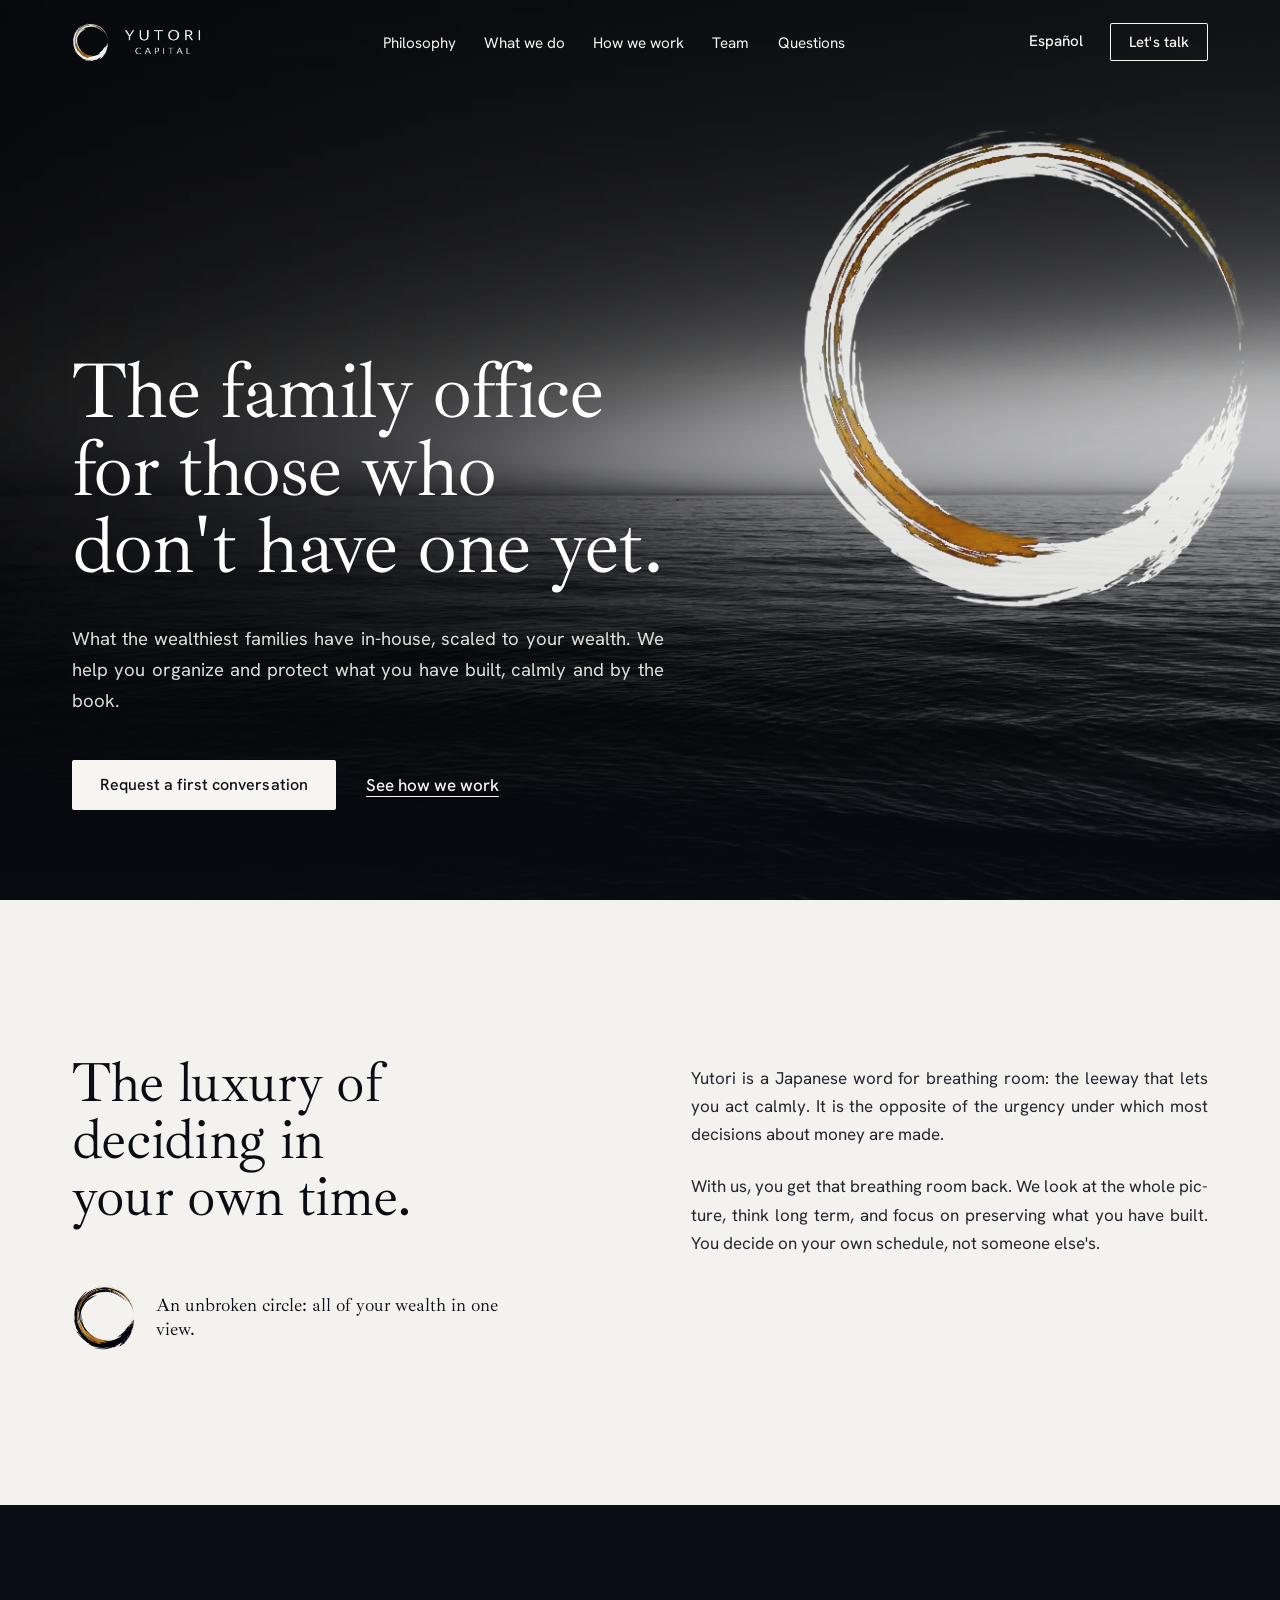
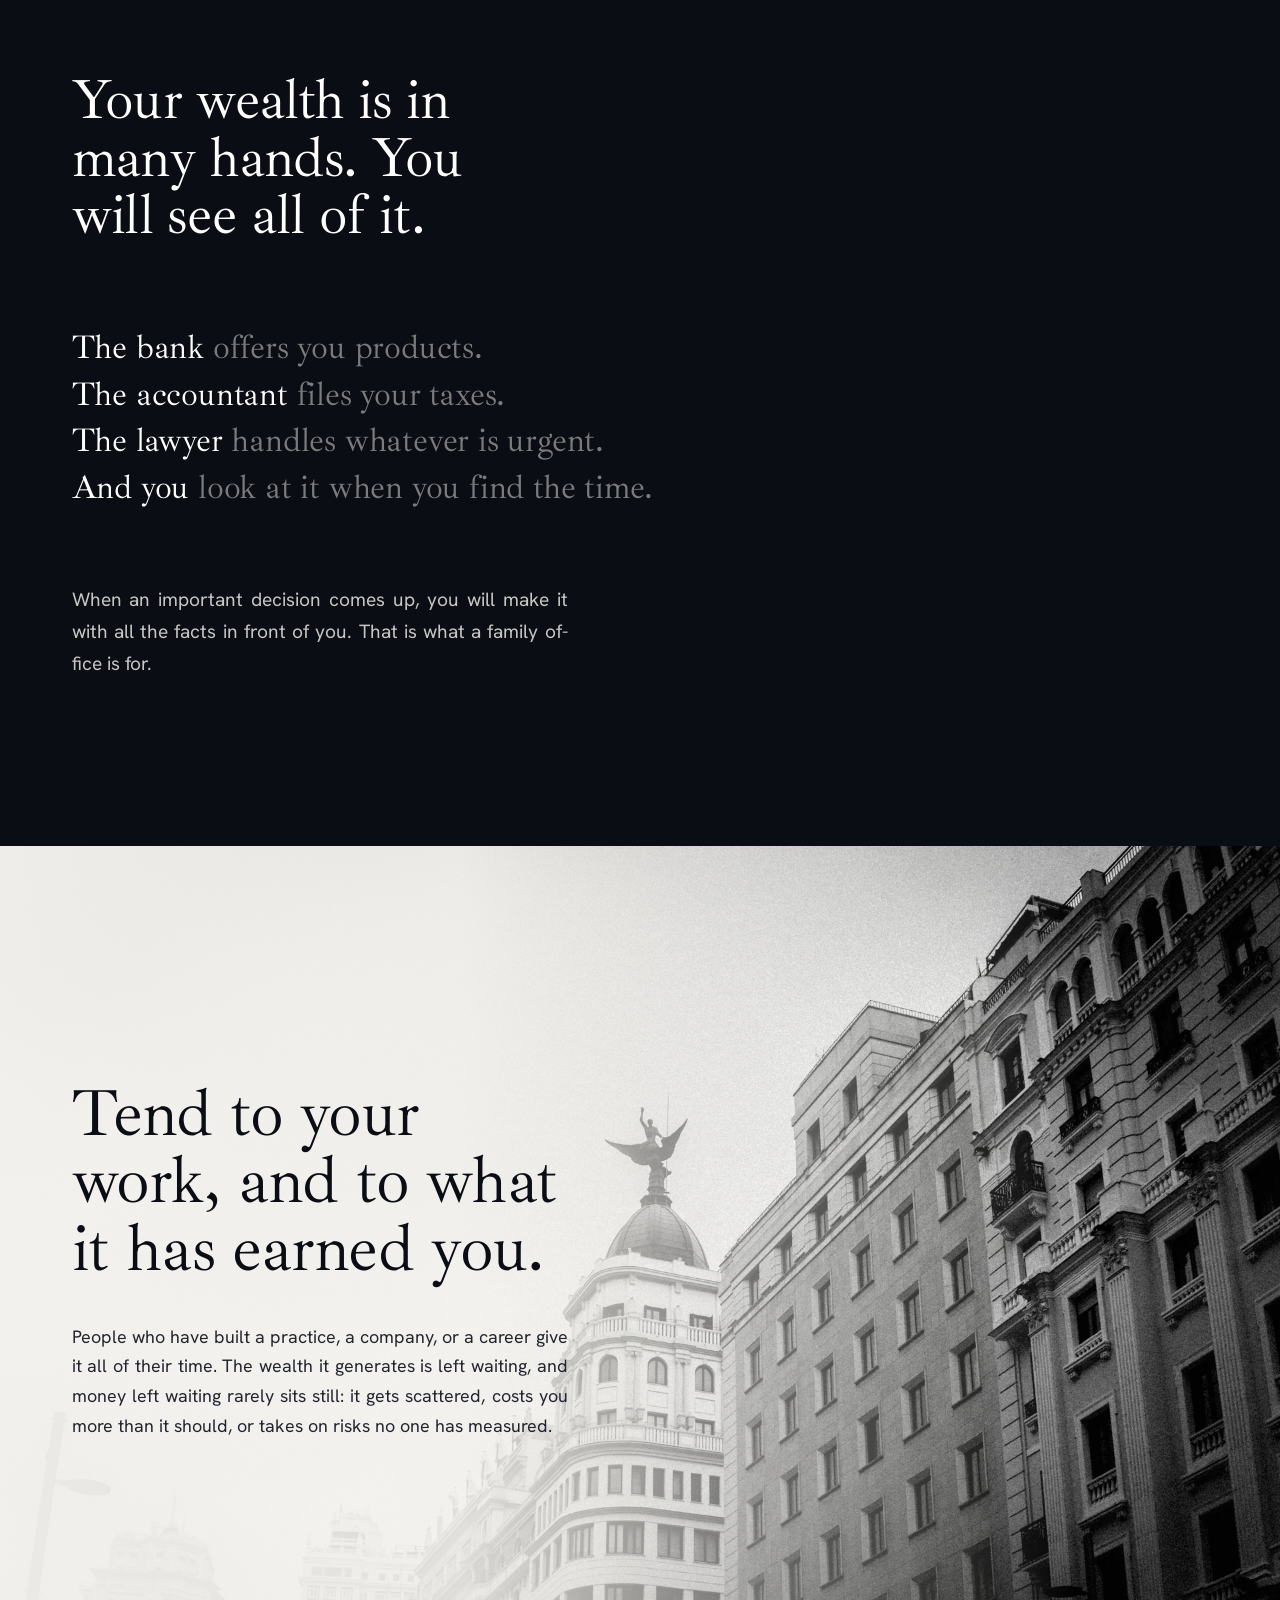
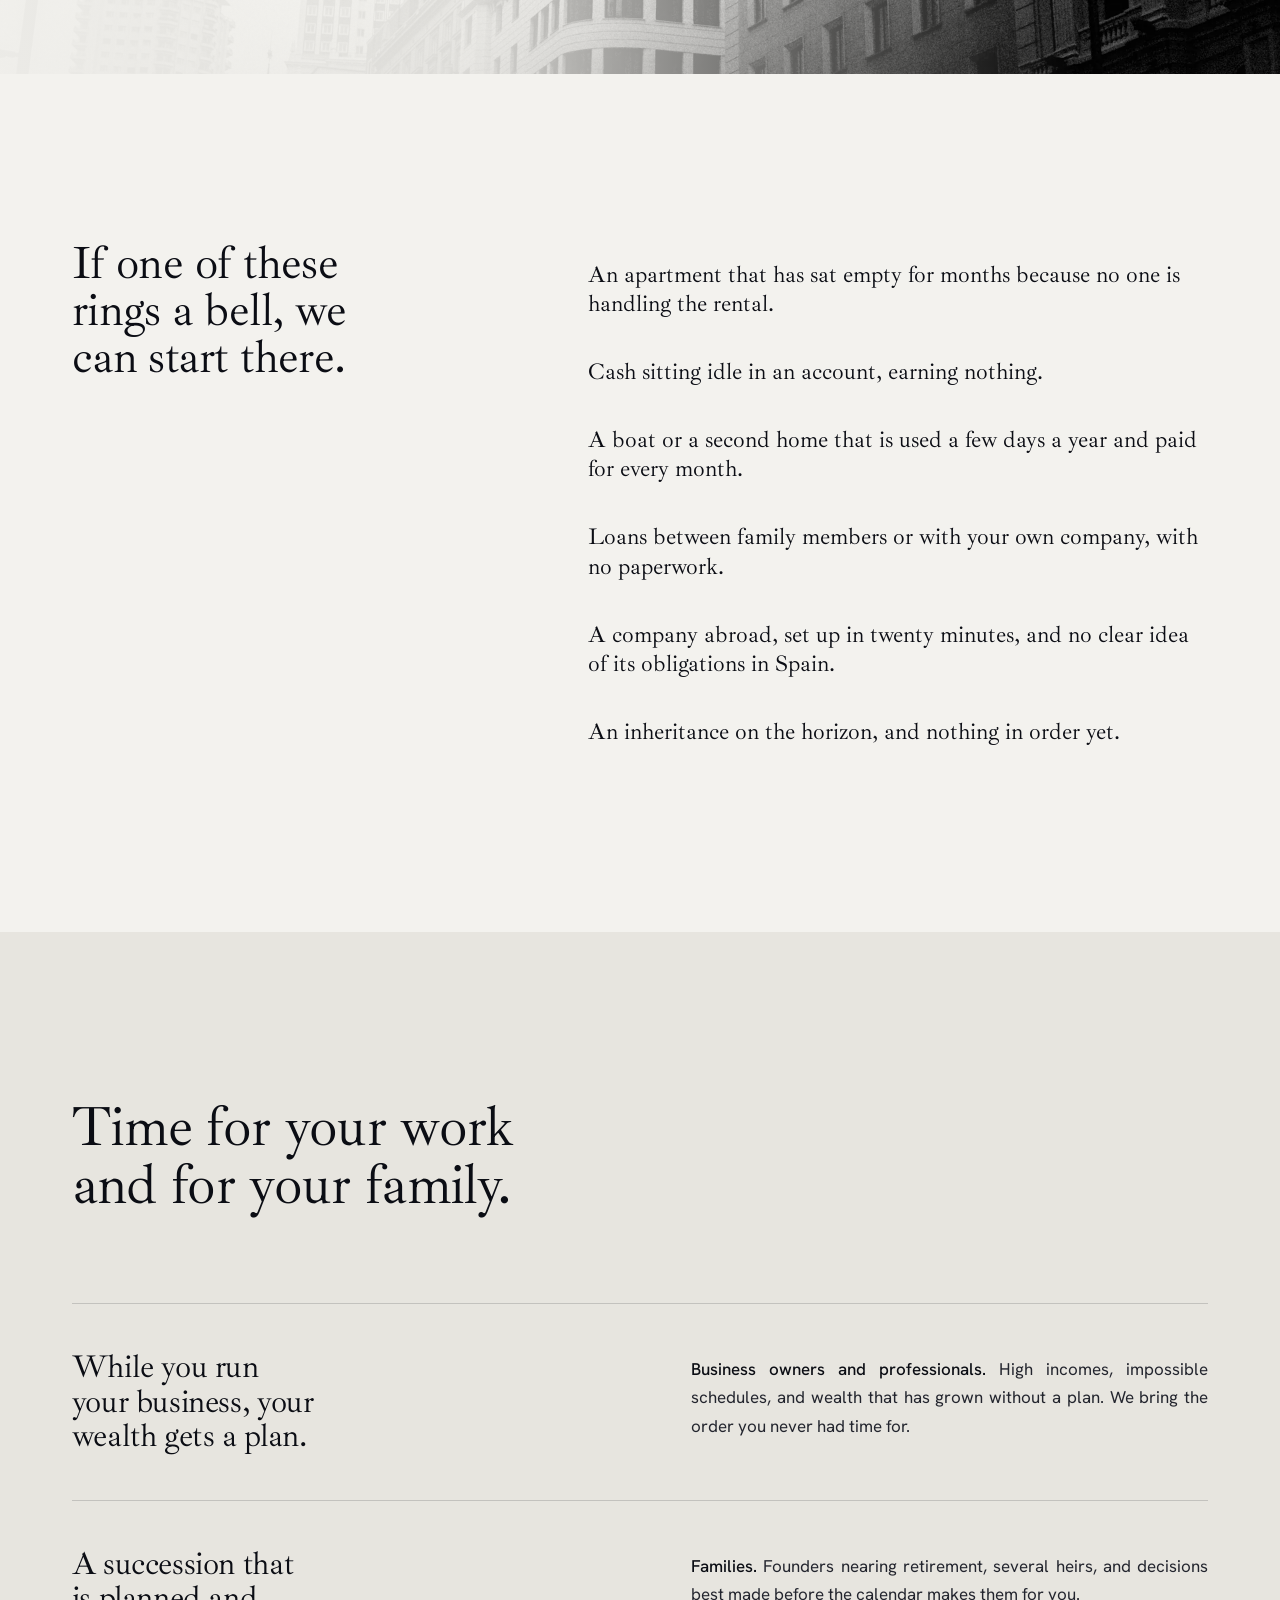
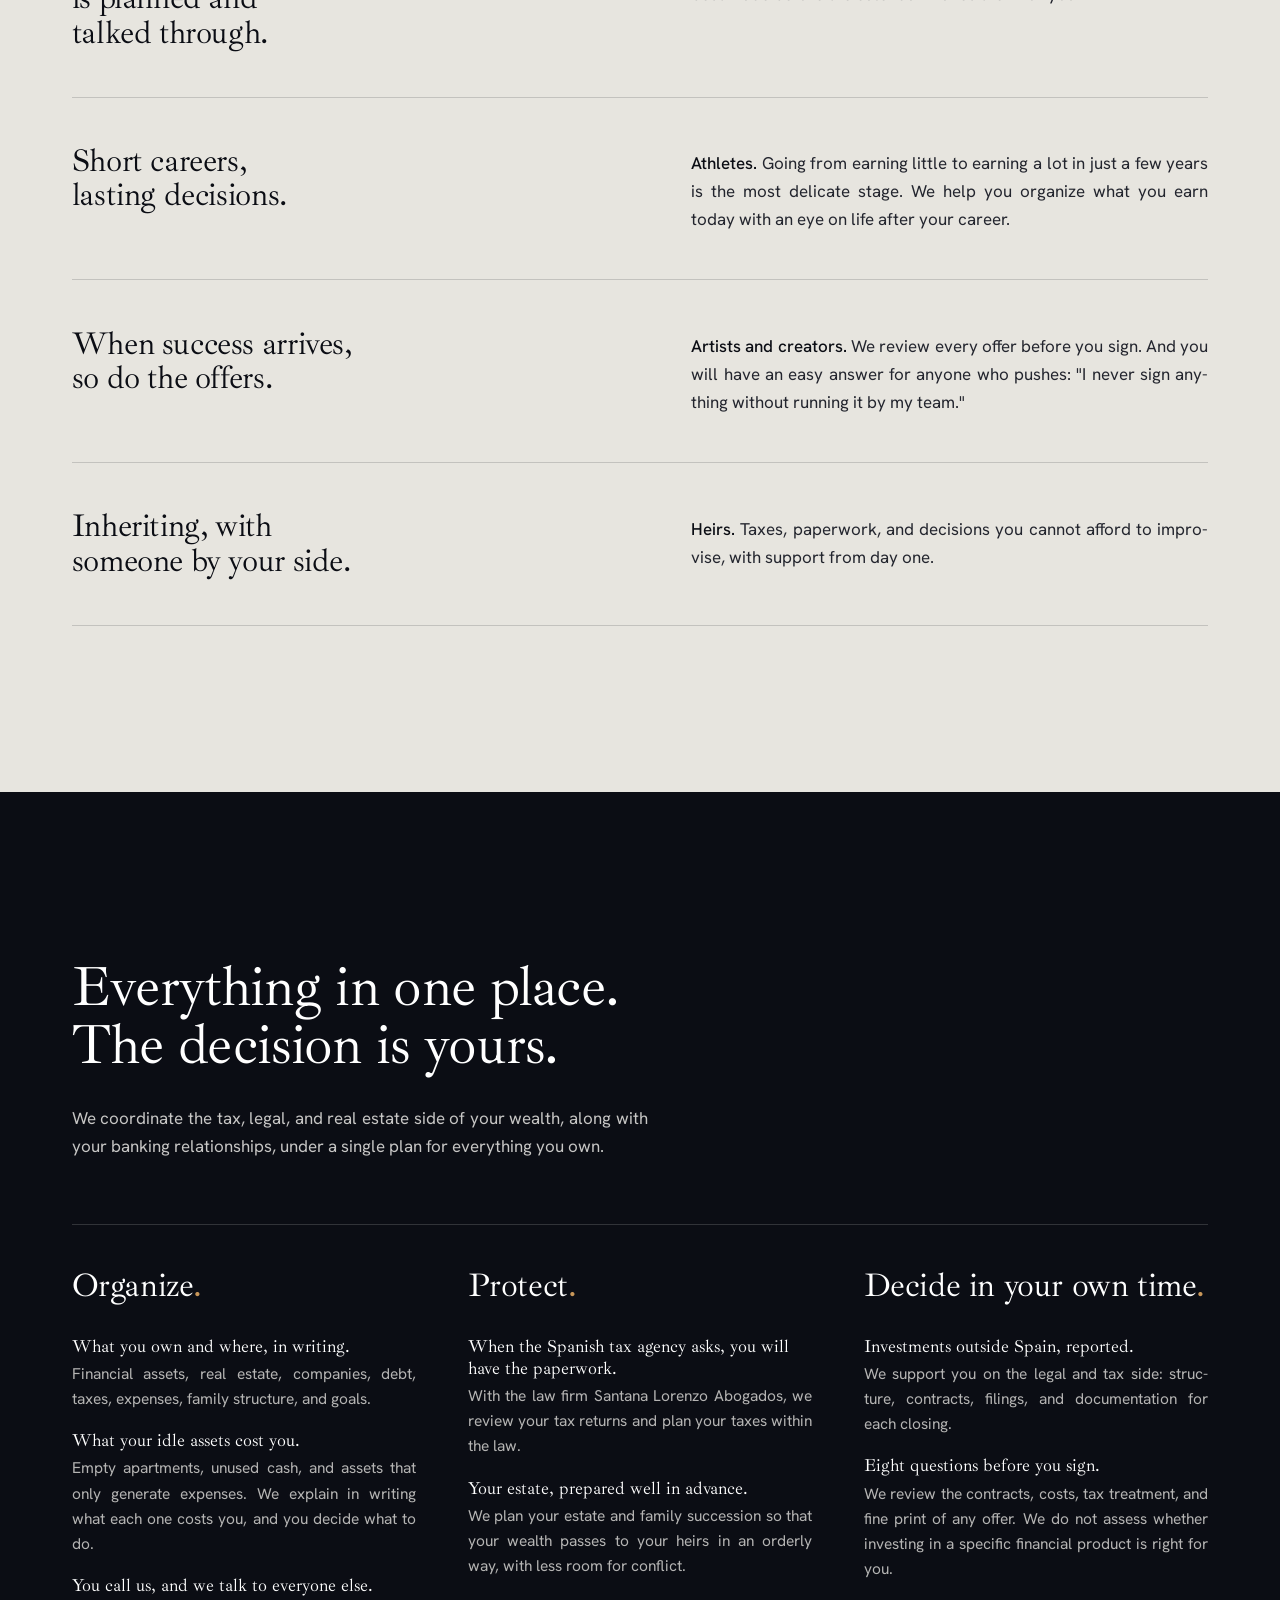
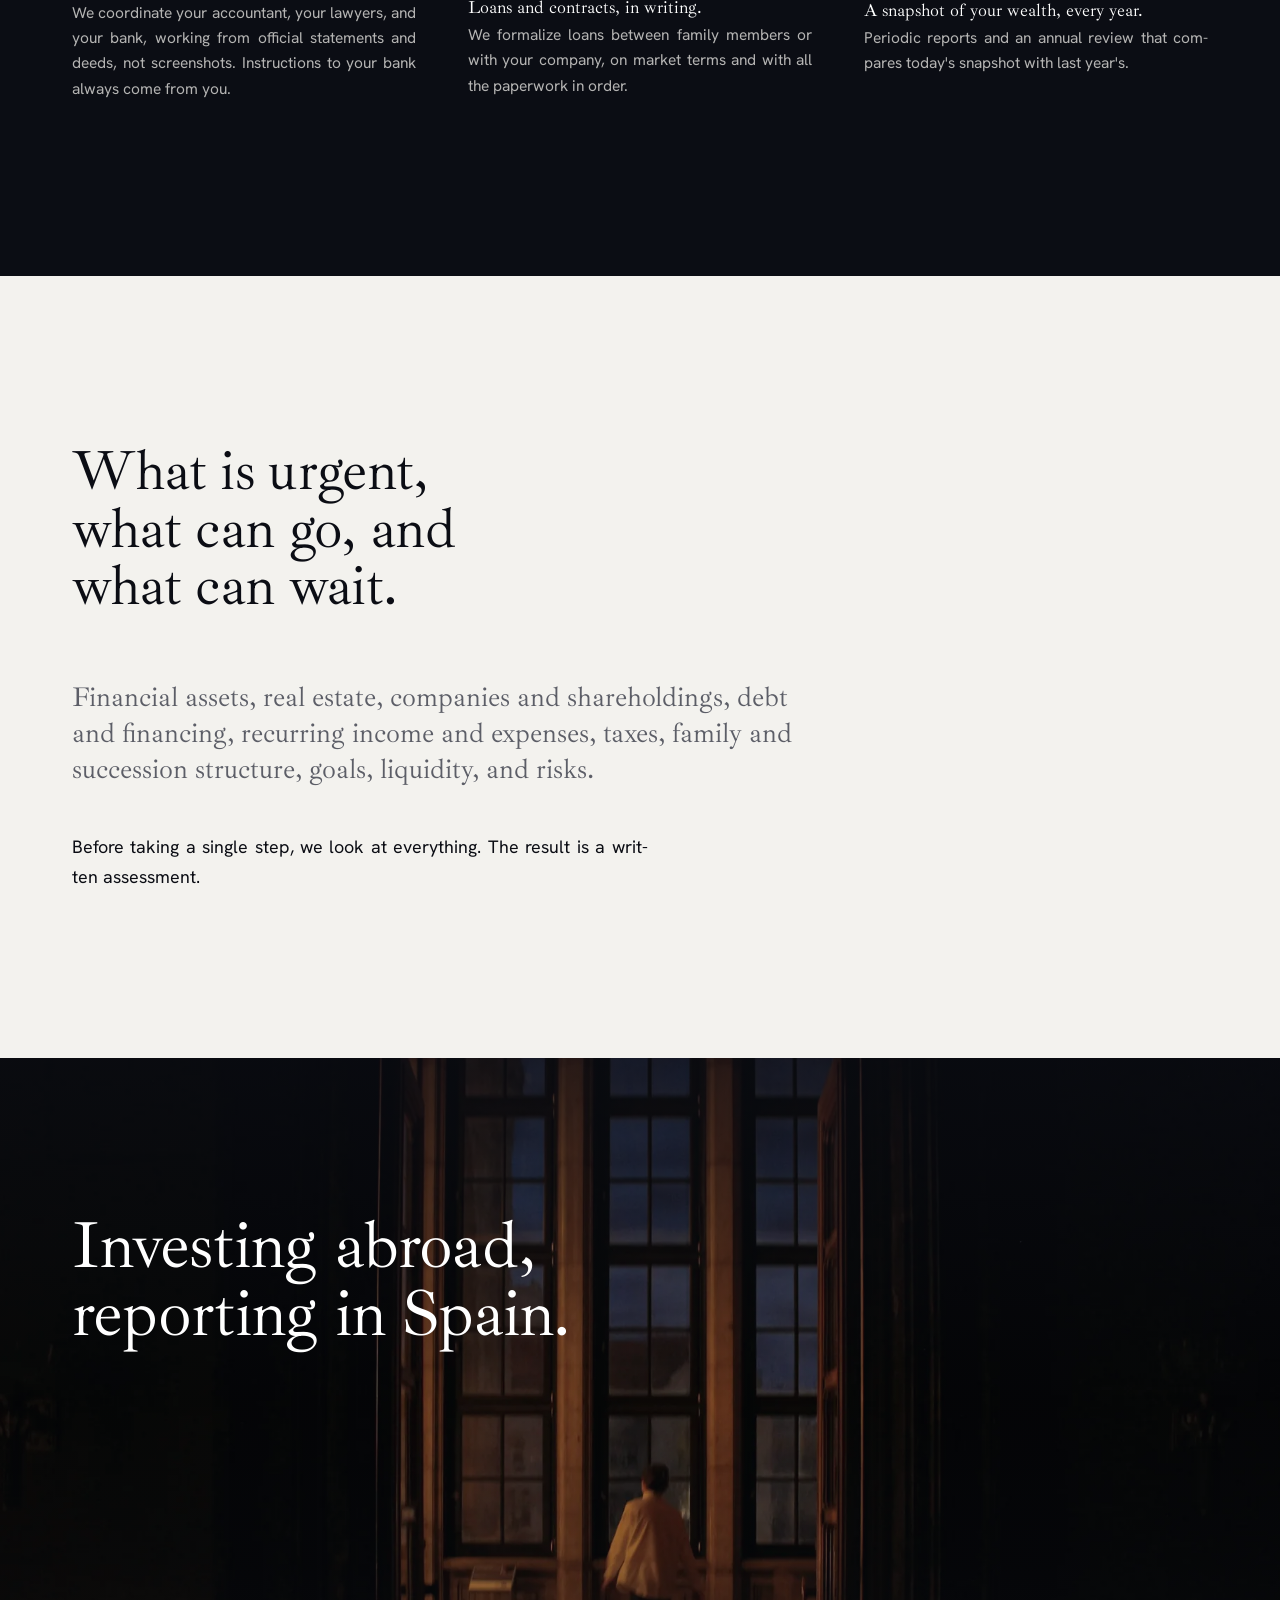
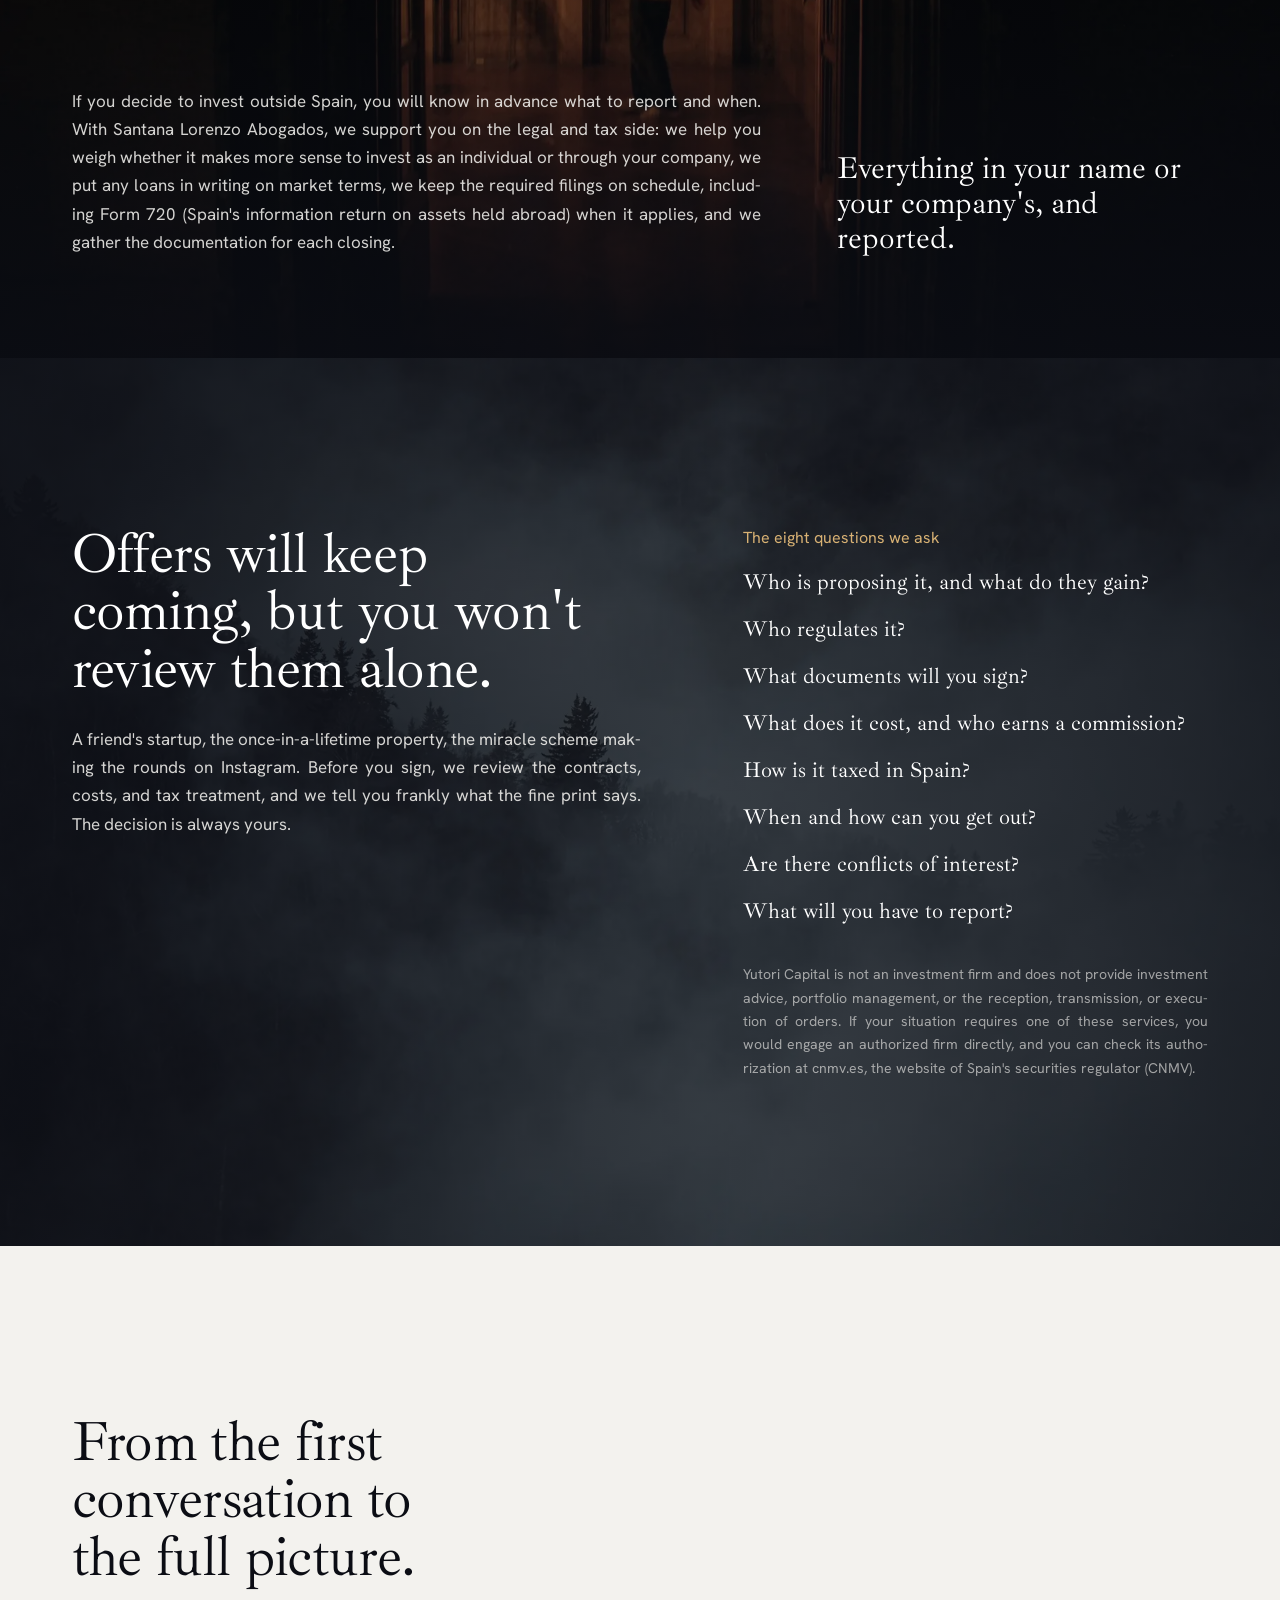
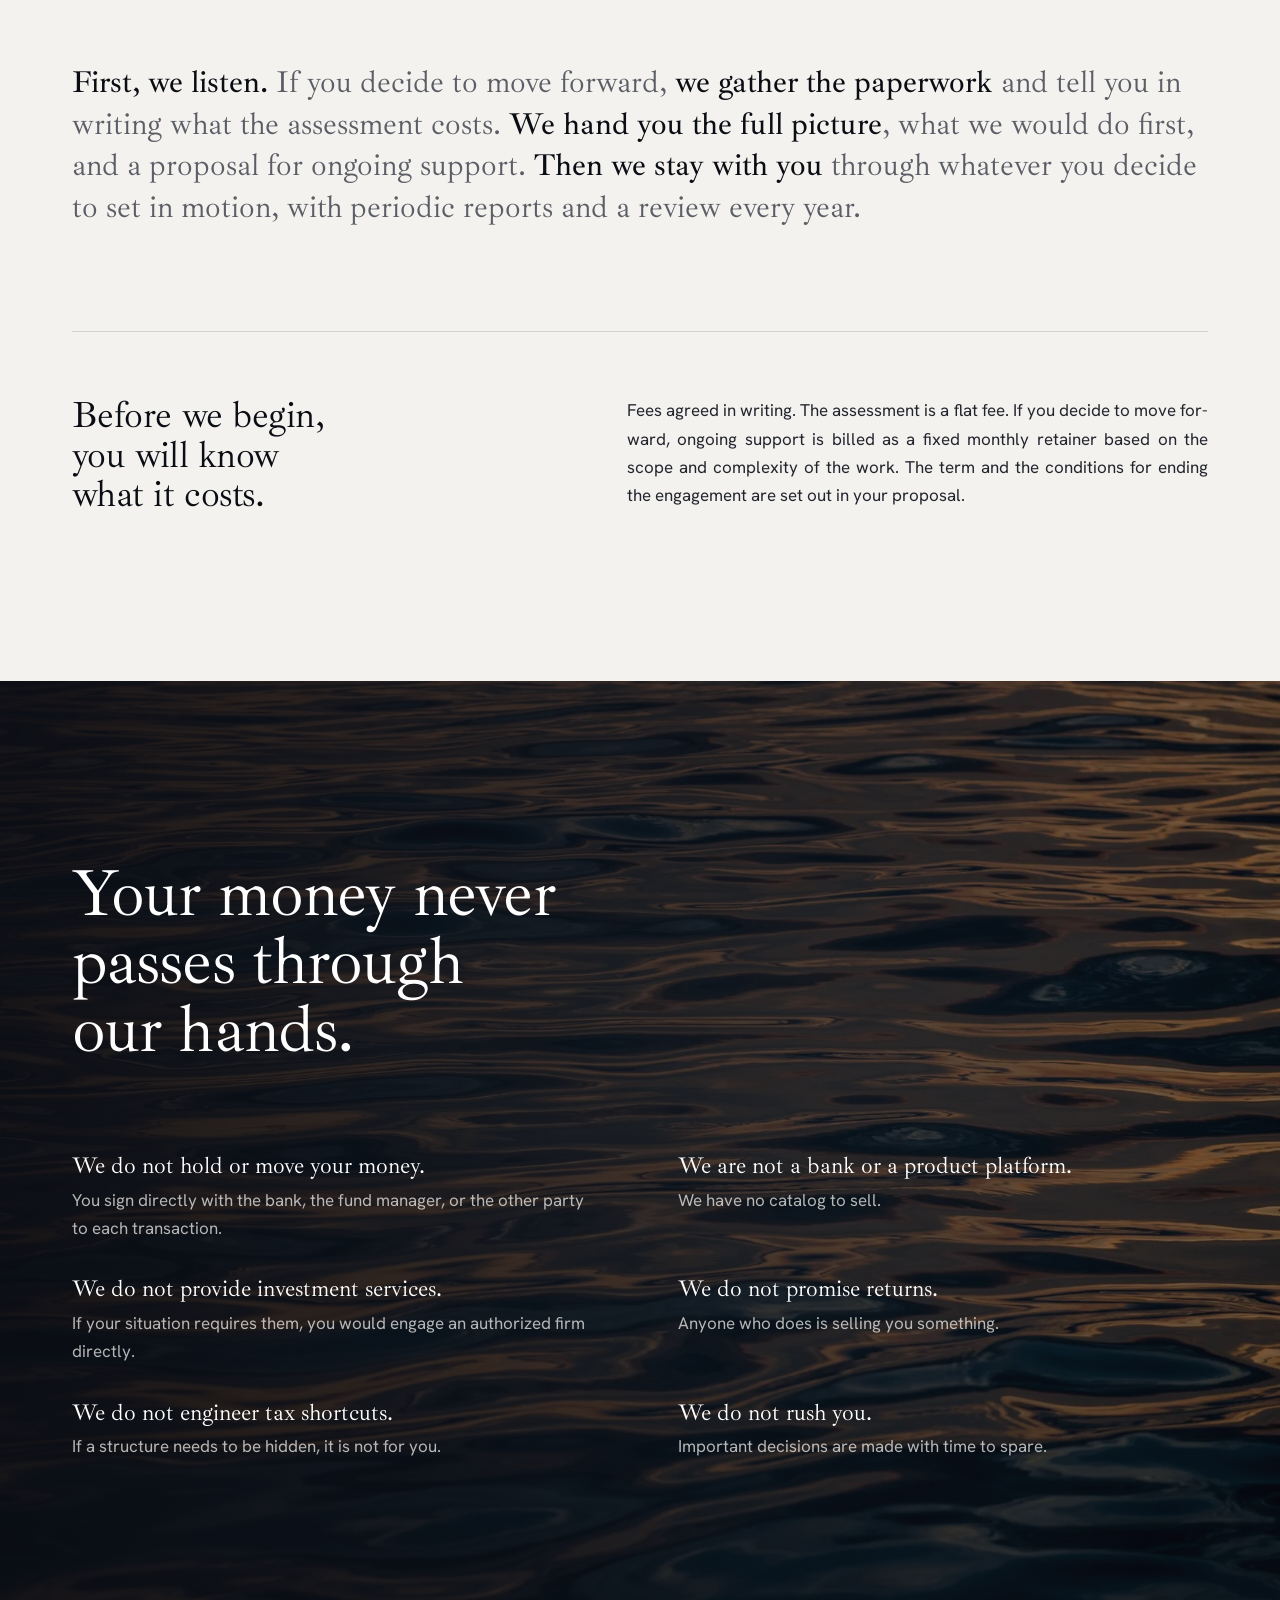
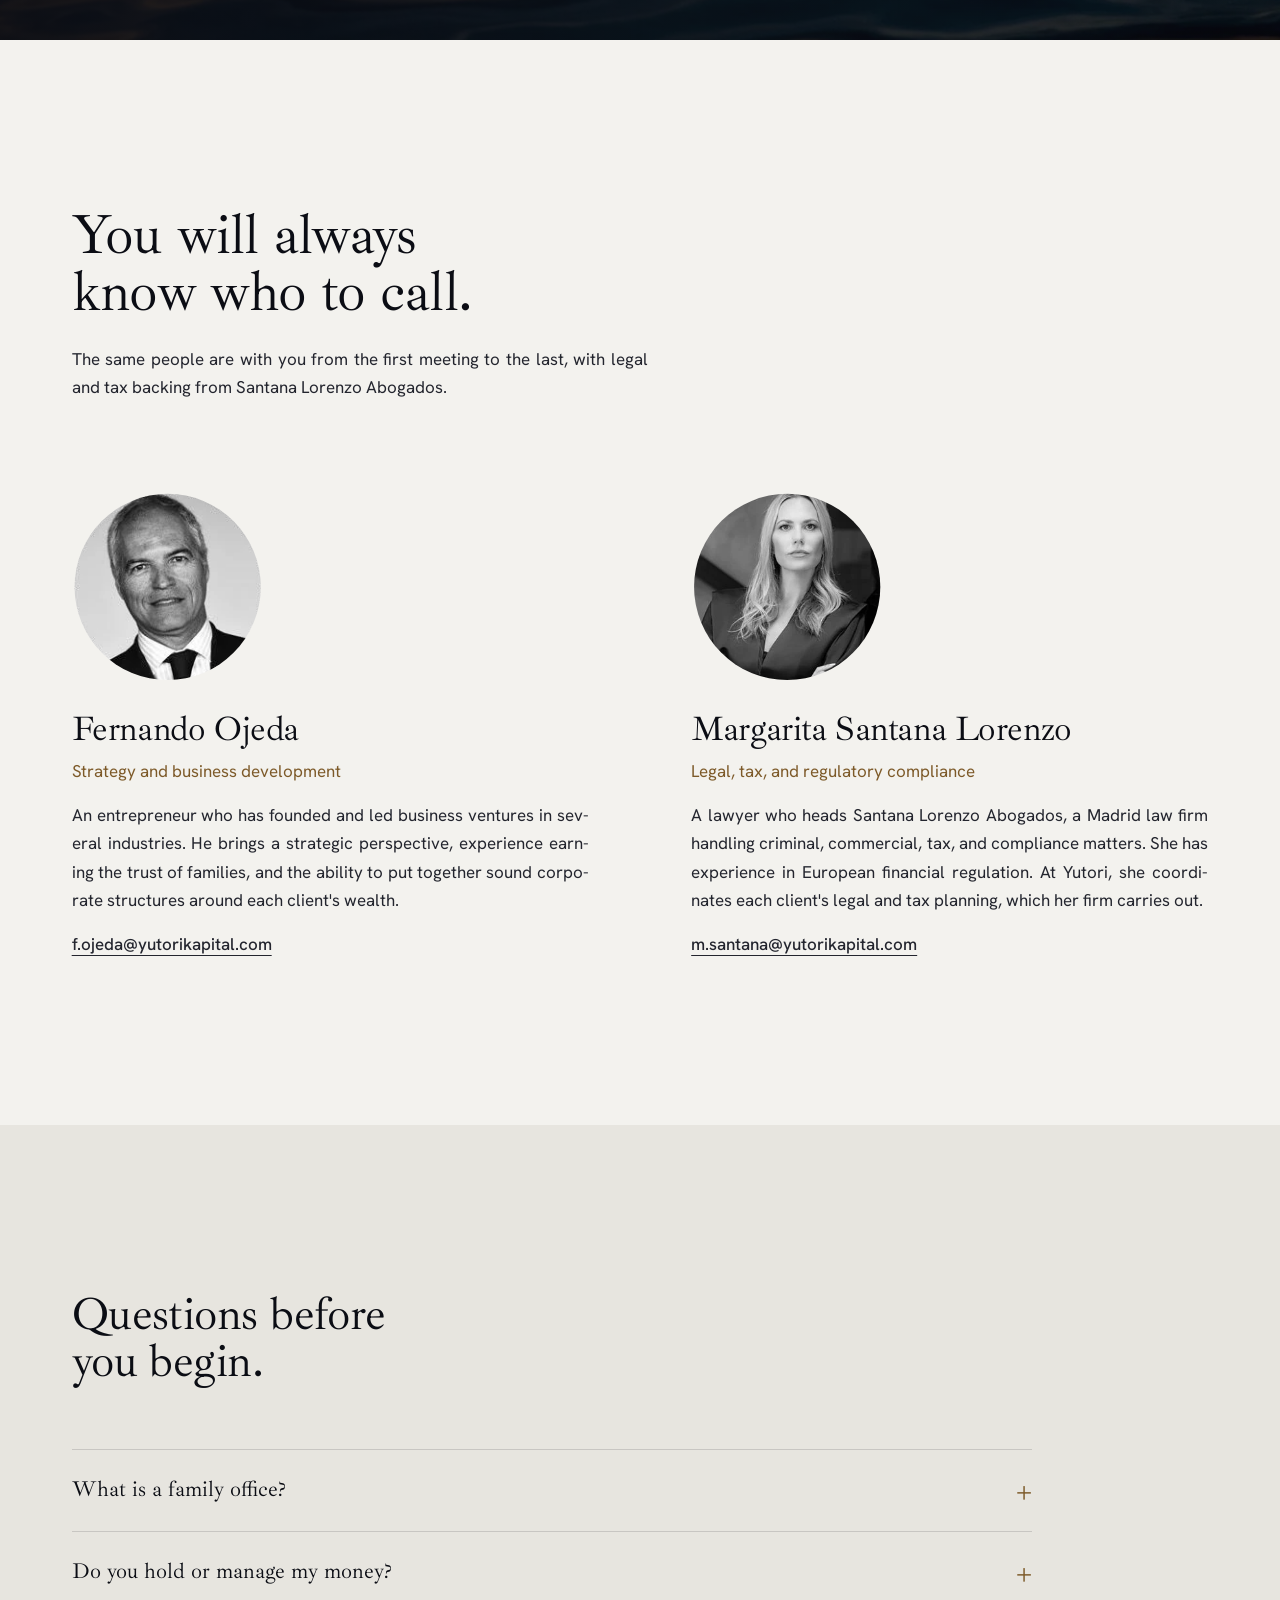
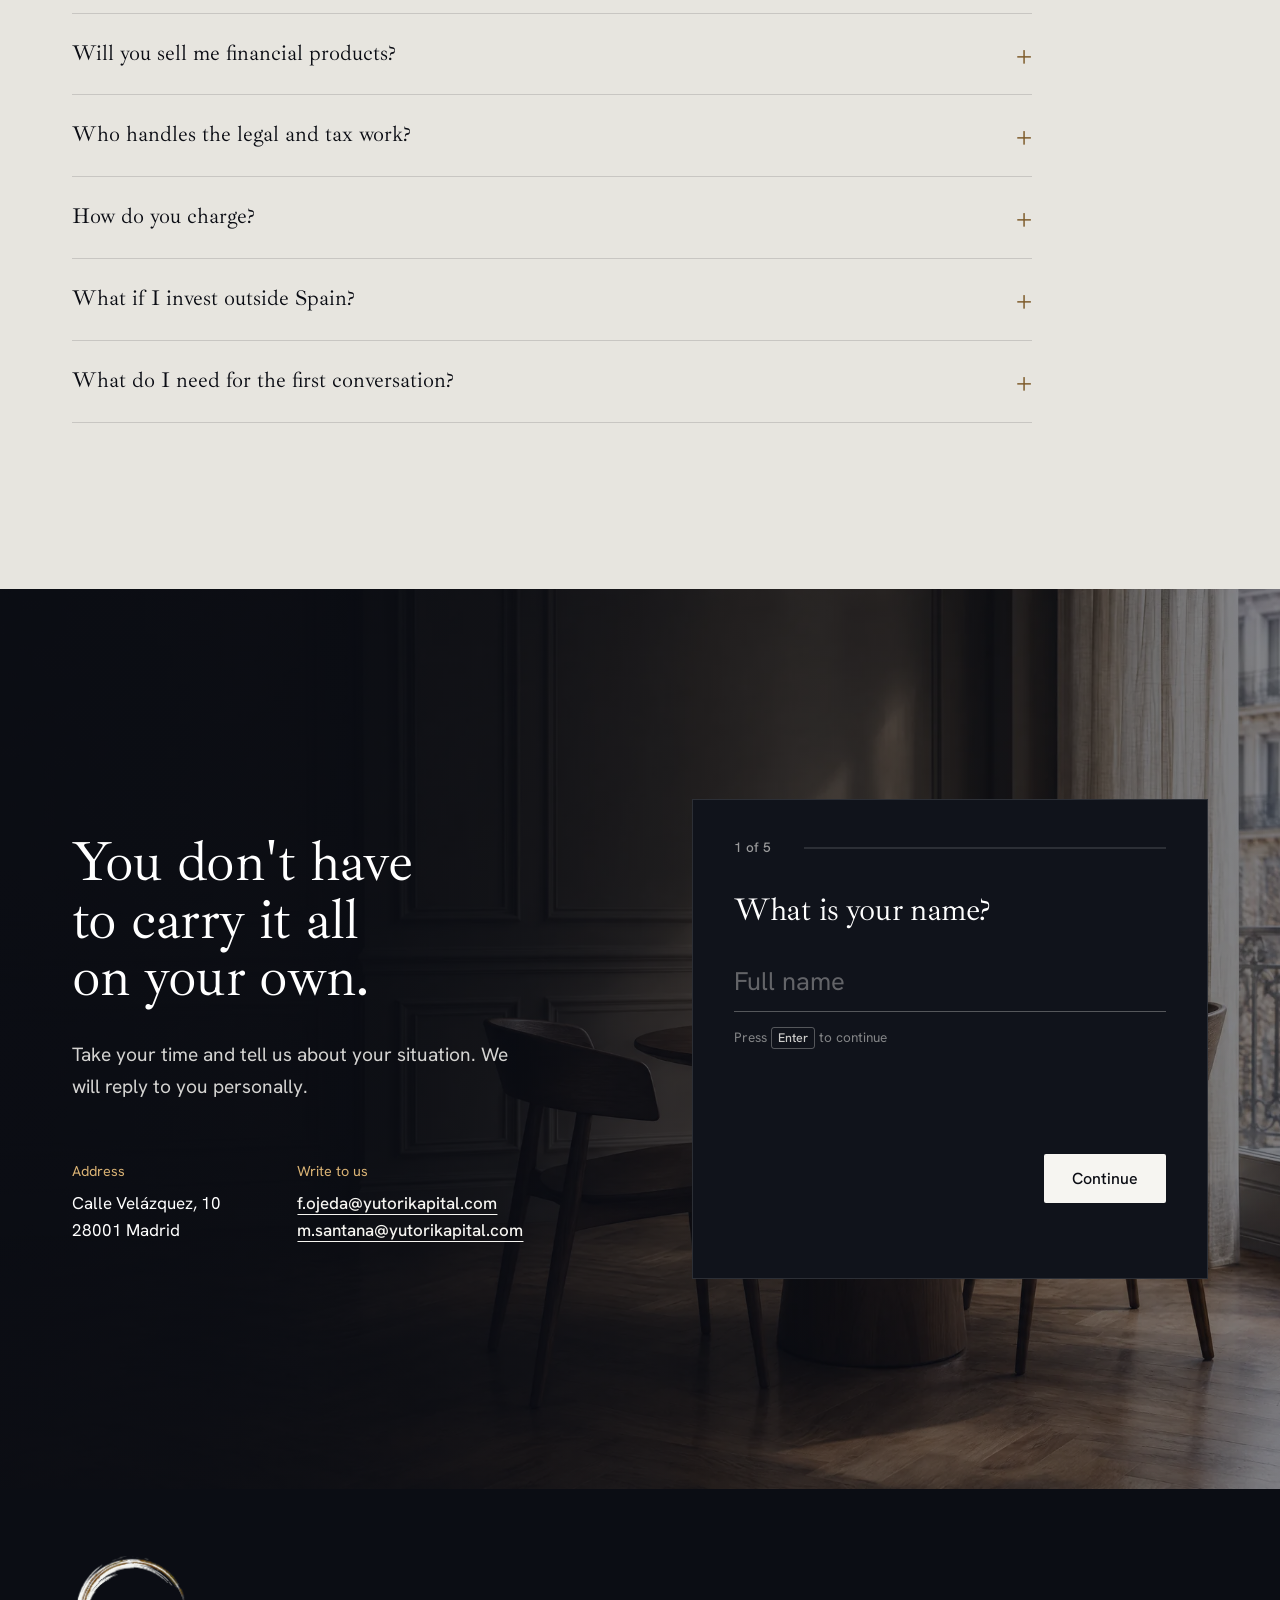
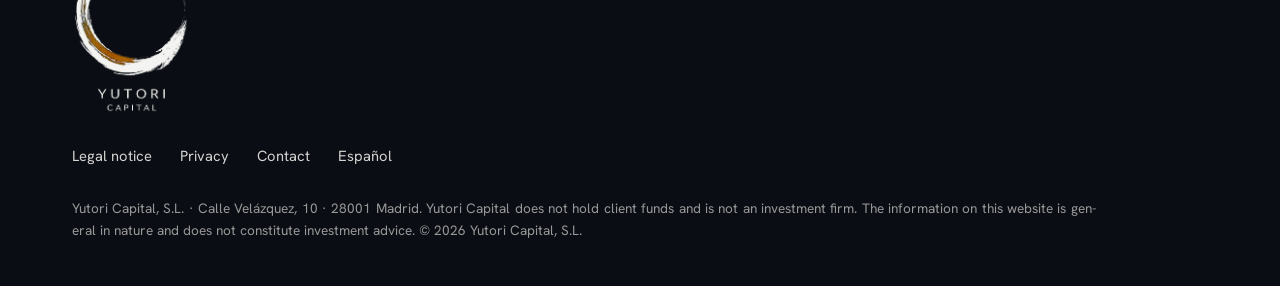
==== commit e1e2ac14: "Ingles mas natural, foto nueva de contacto y sin creditos de fotos Revision del ingles de EE. UU. co" ====
--- a/en/index.html
+++ b/en/index.html
@@ -4,8 +4,8 @@
 <head>
 <meta charset="utf-8"/>
 <meta content="width=device-width, initial-scale=1" name="viewport"/>
-<title>Family office and wealth planning in Madrid | Yutori</title>
-<meta content="The family office for those who don't have one yet. Wealth assessment, tax and legal affairs in order, succession, and advisor coordination in Madrid." name="description"/>
+<title>Family office and estate planning in Madrid | Yutori</title>
+<meta content="The family office for those who don't have one yet. A review of what you own, tax and legal affairs in order, succession, and advisor coordination in Madrid." name="description"/>
 <link href="https://yutorikapital.com/en/" rel="canonical"/>
 <link href="https://yutorikapital.com/" hreflang="es" rel="alternate"/>
 <link href="https://yutorikapital.com/en/" hreflang="en-US" rel="alternate"/>
@@ -17,7 +17,7 @@
 <meta content="es_ES" property="og:locale:alternate"/>
 <meta content="Yutori Capital" property="og:site_name"/>
 <meta content="Yutori Capital | The family office for those who don't have one yet" property="og:title"/>
-<meta content="We organize and protect wealth that does not yet have a structure of its own, calmly and with everything above board." property="og:description"/>
+<meta content="We help organize and protect wealth that does not yet have a structure of its own, calmly and by the book." property="og:description"/>
 <meta content="https://yutorikapital.com/en/" property="og:url"/>
 <meta content="https://yutorikapital.com/assets/og-yutori-en.jpg" property="og:image"/>
 <meta content="summary_large_image" name="twitter:card"/>
@@ -38,7 +38,7 @@
       "@id": "https://yutorikapital.com/#yutori",
       "name": "Yutori Capital",
       "legalName": "Yutori Capital, S.L.",
-      "description": "Family office and wealth planning in Madrid for assets that do not yet have a structure of their own.",
+      "description": "Family office in Madrid that coordinates tax, legal, real estate, and succession matters for wealth that does not yet have a structure of its own.",
       "url": "https://yutorikapital.com/",
       "logo": "https://yutorikapital.com/assets/logo-yutori.png",
       "image": "https://yutorikapital.com/assets/og-yutori.jpg",
@@ -53,13 +53,13 @@
     {
       "@type": "FAQPage",
       "mainEntity": [
-        { "@type": "Question", "name": "What is a family office?", "acceptedAnswer": { "@type": "Answer", "text": "It is the office that coordinates a family's wealth-related affairs: real estate, companies, taxes, succession, and relationships with banks and advisors. Large fortunes have their own. Yutori brings that same coordination to wealth that does not warrant a structure of its own, without providing investment services." } },
-        { "@type": "Question", "name": "Do you hold or manage my money?", "acceptedAnswer": { "@type": "Answer", "text": "No. Your money stays in your accounts, in your name or your company's, and the orders always come from you. We organize the information, coordinate your advisors, and support you." } },
-        { "@type": "Question", "name": "Will you sell me financial products?", "acceptedAnswer": { "@type": "Answer", "text": "We have no products to sell. Yutori Capital is not an investment firm. If your situation calls for investment advice, you will engage an authorized firm directly, and the final decision is always yours." } },
+        { "@type": "Question", "name": "What is a family office?", "acceptedAnswer": { "@type": "Answer", "text": "It is the office that coordinates a family's wealth-related affairs: real estate, companies, taxes, succession, and relationships with banks and advisors. The wealthiest families have their own. Yutori brings that same coordination to people whose wealth does not warrant a dedicated office, without providing investment services." } },
+        { "@type": "Question", "name": "Do you hold or manage my money?", "acceptedAnswer": { "@type": "Answer", "text": "No. Your money stays in your accounts, in your name or your company's, and instructions always come from you. We organize the information, coordinate your advisors, and support you." } },
+        { "@type": "Question", "name": "Will you sell me financial products?", "acceptedAnswer": { "@type": "Answer", "text": "We have no products to sell. Yutori Capital is not an investment firm. If your situation calls for investment advice, you would engage an authorized firm directly, and the final decision is always yours." } },
         { "@type": "Question", "name": "Who handles the legal and tax work?", "acceptedAnswer": { "@type": "Answer", "text": "Santana Lorenzo Abogados, the law firm headed by Margarita Santana Lorenzo. Yutori coordinates the work, and the firm carries it out." } },
-        { "@type": "Question", "name": "How do you charge?", "acceptedAnswer": { "@type": "Answer", "text": "Our fees are agreed in writing before we begin. First, the assessment, at a fixed price. Then, if you decide to continue, a fixed monthly retainer based on the scope and complexity of the work. The term and the conditions for ending the engagement are set out in the proposal." } },
-        { "@type": "Question", "name": "Can you help me invest outside Spain?", "acceptedAnswer": { "@type": "Answer", "text": "Yes, on the legal and tax side: the appropriate structure, the contracts, the required filings, such as Spain's Form 720 when applicable, and the documentation for each closing, so that everything is declared." } },
-        { "@type": "Question", "name": "What do I need for the first conversation?", "acceptedAnswer": { "@type": "Answer", "text": "All you need to do is tell us about your situation. Before we meet, we will confirm whether there is a fee for that first conversation. If you decide to continue, we will tell you which documents to gather and the price of the assessment." } }
+        { "@type": "Question", "name": "How do you charge?", "acceptedAnswer": { "@type": "Answer", "text": "We agree on fees in writing before we begin. The assessment comes first, for a flat fee. Then, if you decide to move forward, ongoing support is billed as a fixed monthly retainer based on the scope and complexity of the work. The term and the conditions for ending the engagement are set out in the proposal." } },
+        { "@type": "Question", "name": "What if I invest outside Spain?", "acceptedAnswer": { "@type": "Answer", "text": "We support you on the legal and tax side: the right structure, the contracts, the required filings, such as Form 720 (Spain's information return on assets held abroad) when it applies, and the documentation for each closing, so that everything is reported." } },
+        { "@type": "Question", "name": "What do I need for the first conversation?", "acceptedAnswer": { "@type": "Answer", "text": "All you need to do is tell us about your situation. Before we meet, we will let you know whether that first conversation has a fee. If you decide to move forward, we will tell you which documents to gather and what the assessment costs." } }
       ]
     }
   ]
@@ -97,7 +97,7 @@
 <div aria-hidden="true" class="enso-hero"><img alt="" height="1032" src="../assets/enso-claro@2x.webp" width="972"/></div>
 <div class="env">
 <h1 id="titular">The family office for those who don't have one yet.</h1>
-<p class="entrada">What large for­tunes have in-house, tai­lored to your wealth. We help you or­ga­nize and pro­tect what you have built, calmly and with ev­ery­thing above board.</p>
+<p class="entrada">What the wealth­i­est fam­i­lies have in-house, scaled to your wealth. We help you or­ga­nize and pro­tect what you have built, calmly and by the book.</p>
 <div class="acciones">
 <a class="btn btn-blanco" href="#contact">Request a first conversation</a>
 <a class="enlace-claro" href="#how-we-work">See how we work</a>
@@ -106,46 +106,46 @@
 </section>
 <section aria-labelledby="t-filosofia" class="filosofia" id="philosophy">
 <div class="filo-texto">
-<h2 id="t-filosofia">The luxury of deciding without haste.</h2>
+<h2 id="t-filosofia">The luxury of deciding in your own time.</h2>
 <div class="filo-parrafos">
-<p class="primero">Yu­tori is a Ja­pa­nese word for breath­ing room: the space left free to act calmly. It is the op­po­site of the ur­gency with which de­ci­sions about money are usu­ally made.</p>
-<p>With us, you re­gain that breath­ing room: we look at the whole pic­ture, we think long term, and you de­cide free of the ur­gency oth­ers im­pose, with a focus on pre­serv­ing what you have built.</p>
+<p class="primero">Yu­tori is a Ja­pa­nese word for breath­ing room: the lee­way that lets you act calmly. It is the op­po­site of the ur­gency under which most de­ci­sions about money are made.</p>
+<p>With us, you get that breath­ing room back. We look at the whole pic­ture, think long term, and focus on pre­serv­ing what you have built. You de­cide on your own sched­ule, not some­one else's.</p>
 </div>
 <div class="filo-marca">
 <img alt="" height="516" loading="lazy" src="../assets/enso.webp" width="486"/>
-<p class="nohyph">A closed circle: all of your wealth in a single view.</p>
+<p class="nohyph">An unbroken circle: all of your wealth in one view.</p>
 </div>
 </div>
 </section>
 <section aria-labelledby="t-manos" class="bloque oscuro manos" id="many-hands">
 <div class="env">
-<h2 id="t-manos">Many hands work on your wealth. You will see it whole.</h2>
+<h2 id="t-manos">Your wealth is in many hands. You will see all of it.</h2>
 <ul class="cascada nohyph">
 <li><b>The bank</b> offers you products.</li>
 <li><b>The accountant</b> files your taxes.</li>
 <li><b>The lawyer</b> handles whatever is urgent.</li>
 <li><b>And you</b> look at it when you find the time.</li>
 </ul>
-<p class="remate">When an im­por­tant de­ci­sion comes up, you will make it with com­plete in­for­ma­tion. That is what a fam­ily of­fice is for.</p>
+<p class="remate">When an im­por­tant de­ci­sion comes up, you will make it with all the facts in front of you. That is what a fam­ily of­fice is for.</p>
 </div>
 </section>
 <section aria-labelledby="t-conservar" class="foto-seccion conservar" id="preserve">
 <img alt="Buildings on Madrid's Gran Vía in black and white, with a winged statue atop the dome" class="fondo" height="1280" loading="lazy" sizes="100vw" src="../assets/fotos/conservar-madrid-1920.webp" srcset="../assets/fotos/conservar-madrid-960.webp 960w, ../assets/fotos/conservar-madrid-1920.webp 1920w" width="1920"/>
 <div class="env">
-<h2 id="t-conservar">Your work, without neglecting its rewards.</h2>
-<p>Peo­ple who have built a prac­tice, a com­pany, or a ca­reer give it all of their time. The wealth it gen­er­ates is left wait­ing, and money left wait­ing rarely sits still: it scat­ters, over­pays, or runs risks no one has mea­sured.</p>
+<h2 id="t-conservar">Tend to your work, and to what it has earned you.</h2>
+<p>Peo­ple who have built a prac­tice, a com­pany, or a ca­reer give it all of their time. The wealth it gen­er­ates is left wait­ing, and money left wait­ing rarely sits still: it gets scat­tered, costs you more than it should, or takes on risks no one has mea­sured.</p>
 </div>
 </section>
 <section aria-labelledby="t-suena" class="bloque situaciones" id="sound-familiar">
 <div class="env">
-<h2 id="t-suena">Sound familiar? There is a place to start.</h2>
+<h2 id="t-suena">If one of these rings a bell, we can start there.</h2>
 <ul class="nohyph">
 <li>An apartment that has sat empty for months because no one is handling the rental.</li>
 <li>Cash sitting idle in an account, earning nothing.</li>
 <li>A boat or a second home that is used a few days a year and paid for every month.</li>
 <li>Loans between family members or with your own company, with no paperwork.</li>
-<li>A company abroad, set up in twenty minutes, with no clear idea of its obligations in Spain.</li>
-<li>An inheritance on the horizon, with nothing put in order.</li>
+<li>A company abroad, set up in twenty minutes, and no clear idea of its obligations in Spain.</li>
+<li>An inheritance on the horizon, and nothing in order yet.</li>
 </ul>
 </div>
 </section>
@@ -153,40 +153,40 @@
 <div class="env">
 <h2 id="t-quien">Time for your work and for your family.</h2>
 <div class="lista-perfiles">
-<article><h3>You run your business. Your wealth will have a plan.</h3><p><b>Busi­ness own­ers and pro­fes­sion­als.</b> High in­comes, im­pos­si­ble sched­ules, and wealth that has grown with­out a plan. We bring order where there was never time for it.</p></article>
-<article><h3>A succession in good order, talked through.</h3><p><b>Fam­i­lies.</b> Founders near­ing re­tire­ment, sev­eral heirs, and de­ci­sions best made be­fore the cal­en­dar makes them for you.</p></article>
-<article><h3>Short careers, lasting decisions.</h3><p><b>Ath­letes.</b> Going from earn­ing lit­tle to earn­ing a lot in just a few years is the most del­i­cate stage. We help you or­ga­nize what you earn today with an eye to when your ca­reer ends.</p></article>
-<article><h3>When success arrives, so do the proposals.</h3><p><b>Artists and cre­ators.</b> We re­view every pro­posal be­fore you sign. And you will have an easy an­swer for any­one who presses you: be­fore I sign, I re­view it with my team.</p></article>
-<article><h3>Inheriting, with someone by your side.</h3><p><b>Heirs.</b> Taxes, pa­per­work, and de­ci­sions that leave no room for im­pro­vi­sa­tion, with sup­port from the very first day.</p></article>
+<article><h3>While you run your business, your wealth gets a plan.</h3><p><b>Busi­ness own­ers and pro­fes­sion­als.</b> High in­comes, im­pos­si­ble sched­ules, and wealth that has grown with­out a plan. We bring the order you never had time for.</p></article>
+<article><h3>A succession that is planned and talked through.</h3><p><b>Fam­i­lies.</b> Founders near­ing re­tire­ment, sev­eral heirs, and de­ci­sions best made be­fore the cal­en­dar makes them for you.</p></article>
+<article><h3>Short careers, lasting decisions.</h3><p><b>Ath­letes.</b> Going from earn­ing lit­tle to earn­ing a lot in just a few years is the most del­i­cate stage. We help you or­ga­nize what you earn today with an eye on life after your ca­reer.</p></article>
+<article><h3>When success arrives, so do the offers.</h3><p><b>Artists and cre­ators.</b> We re­view every offer be­fore you sign. And you will have an easy an­swer for any­one who pushes: "I never sign any­thing with­out run­ning it by my team."</p></article>
+<article><h3>Inheriting, with someone by your side.</h3><p><b>Heirs.</b> Taxes, pa­per­work, and de­ci­sions you can­not af­ford to im­pro­vise, with sup­port from day one.</p></article>
 </div>
 </div>
 </section>
 <section aria-labelledby="t-servicios" class="bloque oscuro servicios" id="services">
 <div class="env">
-<h2 id="t-servicios">Everything on one table. The decision is yours.</h2>
-<p class="sub">We co­or­di­nate the tax, legal, and real es­tate mat­ters of your wealth and your re­la­tion­ships with your banks, with a sin­gle plan for ev­ery­thing you own.</p>
+<h2 id="t-servicios">Everything in one place. The decision is yours.</h2>
+<p class="sub">We co­or­di­nate the tax, legal, and real es­tate side of your wealth, along with your bank­ing re­la­tion­ships, under a sin­gle plan for ev­ery­thing you own.</p>
 <div class="pilares">
 <div class="pilar">
 <h3>Organize<span>.</span></h3>
 <ul>
 <li><strong>What you own and where, in writ­ing.</strong> Fi­nan­cial as­sets, real es­tate, com­pa­nies, debt, taxes, ex­penses, fam­ily struc­ture, and goals.</li>
 <li><strong>What your idle as­sets cost you.</strong> Empty apart­ments, un­used cash, and as­sets that only gen­er­ate ex­penses. We ex­plain in writ­ing what each one costs you, and you de­cide what to do.</li>
-<li><strong>You speak with one per­son. We speak with ev­ery­one.</strong> We co­or­di­nate your ac­coun­tant, your lawyers, and your bank, work­ing from cer­tifi­cates and deeds rather than screen­shots. In­struc­tions to your bank al­ways come from you.</li>
+<li><strong>You call us, and we talk to ev­ery­one else.</strong> We co­or­di­nate your ac­coun­tant, your lawyers, and your bank, work­ing from of­fi­cial state­ments and deeds, not screen­shots. In­struc­tions to your bank al­ways come from you.</li>
 </ul>
 </div>
 <div class="pilar">
 <h3>Protect<span>.</span></h3>
 <ul>
 <li><strong>When the Span­ish tax agency asks, you will have the pa­per­work.</strong> With the law firm San­tana Lorenzo Abo­ga­dos, we re­view your tax re­turns and plan your taxes within the law.</li>
-<li><strong>Your es­tate, pre­pared dur­ing your life­time.</strong> We plan your es­tate and fam­ily suc­ces­sion so that your wealth changes hands in an or­derly way, with less room for con­flict.</li>
+<li><strong>Your es­tate, pre­pared well in ad­vance.</strong> We plan your es­tate and fam­ily suc­ces­sion so that your wealth passes to your heirs in an or­derly way, with less room for con­flict.</li>
 <li><strong>Loans and con­tracts, in writ­ing.</strong> We for­mal­ize loans be­tween fam­ily mem­bers or with your com­pany, on mar­ket terms and with all the pa­per­work in order.</li>
 </ul>
 </div>
 <div class="pilar">
-<h3>Decide without haste<span>.</span></h3>
+<h3>Decide in your own time<span>.</span></h3>
 <ul>
-<li><strong>In­vest­ments out­side Spain, de­clared.</strong> We sup­port you on the legal and tax side: struc­ture, con­tracts, fil­ings, and doc­u­men­ta­tion for each clos­ing.</li>
-<li><strong>Eight ques­tions be­fore you sign.</strong> We re­view the con­tracts, costs, tax treat­ment, and fine print of any pro­posal. We do not as­sess whether in­vest­ing in a spe­cific fi­nan­cial prod­uct is right for you.</li>
+<li><strong>In­vest­ments out­side Spain, re­ported.</strong> We sup­port you on the legal and tax side: struc­ture, con­tracts, fil­ings, and doc­u­men­ta­tion for each clos­ing.</li>
+<li><strong>Eight ques­tions be­fore you sign.</strong> We re­view the con­tracts, costs, tax treat­ment, and fine print of any offer. We do not as­sess whether in­vest­ing in a spe­cific fi­nan­cial prod­uct is right for you.</li>
 <li><strong>A snap­shot of your wealth, every year.</strong> Pe­ri­odic re­ports and an an­nual re­view that com­pares today's snap­shot with last year's.</li>
 </ul>
 </div>
@@ -195,7 +195,7 @@
 </section>
 <section aria-labelledby="t-diag" class="bloque diagnostico" id="diagnosis">
 <div class="env">
-<h2 id="t-diag">What is urgent, what is unnecessary, and what can wait.</h2>
+<h2 id="t-diag">What is urgent, what can go, and what can wait.</h2>
 <p class="mira nohyph">Financial assets, real estate, companies and shareholdings, debt and financing, recurring income and expenses, taxes, family and succession structure, goals, liquidity, and risks.</p>
 <p class="resultado">Be­fore tak­ing a sin­gle step, we look at ev­ery­thing. The re­sult is a writ­ten as­sess­ment.</p>
 </div>
@@ -203,10 +203,10 @@
 <section aria-labelledby="t-fuera" class="foto-seccion fuera" id="investing-abroad">
 <img alt="Dimly lit interior with large windows and a person looking out" class="fondo" height="1280" loading="lazy" sizes="100vw" src="../assets/fotos/fuera-ventanales-1920.webp" srcset="../assets/fotos/fuera-ventanales-960.webp 960w, ../assets/fotos/fuera-ventanales-1920.webp 1920w" width="1920"/>
 <div class="env">
-<h2 id="t-fuera">Investing abroad, declaring at home.</h2>
+<h2 id="t-fuera">Investing abroad, reporting in Spain.</h2>
 <div class="abajo">
-<p>If you de­cide to in­vest out­side Spain, you will know in ad­vance what to de­clare and when. With San­tana Lorenzo Abo­ga­dos, we sup­port you on the legal and tax side: we help you weigh the choice be­tween in­vest­ing as an in­di­vid­ual and in­vest­ing through your com­pany, we for­mal­ize loans in writ­ing on mar­ket terms, we keep track of the re­quired fil­ings so they are sub­mit­ted on time, in­clud­ing Form 720 (Spain's over­seas as­sets re­turn) when it ap­plies, and we gather the doc­u­men­ta­tion for each clos­ing.</p>
-<p class="remate nohyph">Everything in your name or your company's, and declared.</p>
+<p>If you de­cide to in­vest out­side Spain, you will know in ad­vance what to re­port and when. With San­tana Lorenzo Abo­ga­dos, we sup­port you on the legal and tax side: we help you weigh whether it makes more sense to in­vest as an in­di­vid­ual or through your com­pany, we put any loans in writ­ing on mar­ket terms, we keep the re­quired fil­ings on sched­ule, in­clud­ing Form 720 (Spain's in­for­ma­tion re­turn on as­sets held abroad) when it ap­plies, and we gather the doc­u­men­ta­tion for each clos­ing.</p>
+<p class="remate nohyph">Everything in your name or your company's, and reported.</p>
 </div>
 </div>
 </section>
@@ -214,32 +214,32 @@
 <img alt="Mist-covered mountain with trees in the background" class="fondo" height="1280" loading="lazy" sizes="100vw" src="../assets/fotos/oportunidades-1920.webp" srcset="../assets/fotos/oportunidades-960.webp 960w, ../assets/fotos/oportunidades-1920.webp 1920w" width="1920"/>
 <div class="env">
 <div class="texto">
-<h2 id="t-oportunidades">Many proposals will come. You won't review them alone.</h2>
-<p>A friend's new com­pany, the once-in-a-life­time prop­erty, the mir­a­cle struc­ture mak­ing the rounds on In­sta­gram. Be­fore you sign, we re­view the con­tracts, costs, and tax treat­ment, and we tell you frankly what the fine print says. The de­ci­sion is al­ways yours.</p>
+<h2 id="t-oportunidades">Offers will keep coming, but you won't review them alone.</h2>
+<p>A friend's startup, the once-in-a-life­time prop­erty, the mir­a­cle scheme mak­ing the rounds on In­sta­gram. Be­fore you sign, we re­view the con­tracts, costs, and tax treat­ment, and we tell you frankly what the fine print says. The de­ci­sion is al­ways yours.</p>
 </div>
 <div class="lista">
-<p class="tit">What we re­view be­fore you sign</p>
+<p class="tit">The eight ques­tions we ask</p>
 <ul class="nohyph">
 <li>Who is proposing it, and what do they gain?</li>
-<li>Who supervises it?</li>
+<li>Who regulates it?</li>
 <li>What documents will you sign?</li>
 <li>What does it cost, and who earns a commission?</li>
 <li>How is it taxed in Spain?</li>
 <li>When and how can you get out?</li>
 <li>Are there conflicts of interest?</li>
-<li>What will you have to declare?</li>
-</ul>
-<p class="nota">Yu­tori Cap­i­tal is not an in­vest­ment firm and does not pro­vide in­vest­ment ad­vice, port­fo­lio man­age­ment, or the re­cep­tion, trans­mis­sion, or ex­e­cu­tion of or­ders. If your sit­u­a­tion re­quires it, you will en­gage an au­tho­rized firm di­rectly for that ser­vice, and you can check its au­tho­riza­tion at cnmv.es, the web­site of Spain's se­cu­ri­ties reg­u­la­tor (CNMV).</p>
+<li>What will you have to report?</li>
+</ul>
+<p class="nota">Yu­tori Cap­i­tal is not an in­vest­ment firm and does not pro­vide in­vest­ment ad­vice, port­fo­lio man­age­ment, or the re­cep­tion, trans­mis­sion, or ex­e­cu­tion of or­ders. If your sit­u­a­tion re­quires one of these ser­vices, you would en­gage an au­tho­rized firm di­rectly, and you can check its au­tho­riza­tion at cnmv.es, the web­site of Spain's se­cu­ri­ties reg­u­la­tor (CNMV).</p>
 </div>
 </div>
 </section>
 <section aria-labelledby="t-metodo" class="bloque metodo" id="how-we-work">
 <div class="env">
 <h2 id="t-metodo">From the first conversation to the full picture.</h2>
-<p class="relato nohyph"><b>First, we listen.</b> If you decide to continue, <b>we gather the paperwork</b> and tell you in writing what the assessment costs. <b>We hand you the full picture</b>, what we would do first, and a proposal for ongoing support. <b>Then we stay with you</b> through whatever you decide to set in motion, with periodic reports and a review every year.</p>
+<p class="relato nohyph"><b>First, we listen.</b> If you decide to move forward, <b>we gather the paperwork</b> and tell you in writing what the assessment costs. <b>We hand you the full picture</b>, what we would do first, and a proposal for ongoing support. <b>Then we stay with you</b> through whatever you decide to set in motion, with periodic reports and a review every year.</p>
 <div class="cobro">
 <h3>Before we begin, you will know what it costs.</h3>
-<p>Fees agreed in writ­ing. The as­sess­ment has a fixed price. If you de­cide to con­tinue, on­go­ing sup­port is billed as a fixed monthly re­tainer based on the scope and com­plex­ity of the work. The term and the con­di­tions for end­ing the en­gage­ment are set out in your pro­posal.</p>
+<p>Fees agreed in writ­ing. The as­sess­ment is a flat fee. If you de­cide to move for­ward, on­go­ing sup­port is billed as a fixed monthly re­tainer based on the scope and com­plex­ity of the work. The term and the con­di­tions for end­ing the en­gage­ment are set out in your pro­posal.</p>
 </div>
 </div>
 </section>
@@ -250,9 +250,9 @@
 <ul class="noes nohyph">
 <li><strong>We do not hold or move your money.</strong> You sign directly with the bank, the fund manager, or the other party to each transaction.</li>
 <li><strong>We are not a bank or a product platform.</strong> We have no catalog to sell.</li>
-<li><strong>We do not provide investment services.</strong> If your situation requires them, you will engage an authorized firm directly.</li>
+<li><strong>We do not provide investment services.</strong> If your situation requires them, you would engage an authorized firm directly.</li>
 <li><strong>We do not promise returns.</strong> Anyone who does is selling you something.</li>
-<li><strong>We do not build tax shortcuts.</strong> If a structure needs to be hidden, it is not for you.</li>
+<li><strong>We do not engineer tax shortcuts.</strong> If a structure needs to be hidden, it is not for you.</li>
 <li><strong>We do not rush you.</strong> Important decisions are made with time to spare.</li>
 </ul>
 </div>
@@ -266,14 +266,14 @@
 <img alt="Portrait of Fernando Ojeda" height="200" loading="lazy" src="../assets/fernando-ojeda.webp" width="200"/>
 <h3>Fernando Ojeda</h3>
 <p class="rol">Strat­egy and busi­ness de­vel­op­ment</p>
-<p class="bio">An en­tre­pre­neur with a back­ground in found­ing and lead­ing busi­ness ven­tures in sev­eral sec­tors. He brings strate­gic vi­sion, ex­pe­ri­ence build­ing trusted re­la­tion­ships with fam­i­lies, and the abil­ity to put to­gether sound cor­po­rate struc­tures in ser­vice of each client's wealth.</p>
+<p class="bio">An en­tre­pre­neur who has founded and led busi­ness ven­tures in sev­eral in­dus­tries. He brings a strate­gic per­spec­tive, ex­pe­ri­ence earn­ing the trust of fam­i­lies, and the abil­ity to put to­gether sound cor­po­rate struc­tures around each client's wealth.</p>
 <a class="enlace correo" href="mailto:f.ojeda@yutorikapital.com">f.ojeda@yutorikapital.com</a>
 </article>
 <article class="persona">
 <img alt="Portrait of Margarita Santana Lorenzo" height="296" loading="lazy" src="../assets/margarita-santana.webp" width="298"/>
 <h3>Margarita Santana Lorenzo</h3>
 <p class="rol">Legal, tax, and reg­u­la­tory com­pli­ance</p>
-<p class="bio">A lawyer, she heads San­tana Lorenzo Abo­ga­dos, a Madrid law firm prac­tic­ing crim­i­nal, com­mer­cial, tax, and com­pli­ance law, and has ex­pe­ri­ence in Eu­ro­pean fi­nan­cial reg­u­la­tion. At Yu­tori, she co­or­di­nates each client's legal and tax plan­ning, which her firm car­ries out.</p>
+<p class="bio">A lawyer who heads San­tana Lorenzo Abo­ga­dos, a Madrid law firm han­dling crim­i­nal, com­mer­cial, tax, and com­pli­ance mat­ters. She has ex­pe­ri­ence in Eu­ro­pean fi­nan­cial reg­u­la­tion. At Yu­tori, she co­or­di­nates each client's legal and tax plan­ning, which her firm car­ries out.</p>
 <a class="enlace correo" href="mailto:m.santana@yutorikapital.com">m.santana@yutorikapital.com</a>
 </article>
 </div>
@@ -283,24 +283,24 @@
 <div class="env">
 <h2 id="t-preguntas">Questions before you begin.</h2>
 <div class="faq">
-<details><summary>What is a family office?</summary><p>It is the of­fice that co­or­di­nates a fam­ily's wealth-re­lated af­fairs: real es­tate, com­pa­nies, taxes, suc­ces­sion, and re­la­tion­ships with banks and ad­vi­sors. Large for­tunes have their own. Yu­tori brings that same co­or­di­na­tion to wealth that does not war­rant a struc­ture of its own, with­out pro­vid­ing in­vest­ment ser­vices.</p></details>
-<details><summary>Do you hold or manage my money?</summary><p>No. Your money stays in your ac­counts, in your name or your com­pany's, and the or­ders al­ways come from you. We or­ga­nize the in­for­ma­tion, co­or­di­nate your ad­vi­sors, and sup­port you.</p></details>
-<details><summary>Will you sell me financial products?</summary><p>We have no prod­ucts to sell. Yu­tori Cap­i­tal is not an in­vest­ment firm. If your sit­u­a­tion calls for in­vest­ment ad­vice, you will en­gage an au­tho­rized firm di­rectly, and the final de­ci­sion is al­ways yours.</p></details>
+<details><summary>What is a family office?</summary><p>It is the of­fice that co­or­di­nates a fam­ily's wealth-re­lated af­fairs: real es­tate, com­pa­nies, taxes, suc­ces­sion, and re­la­tion­ships with banks and ad­vi­sors. The wealth­i­est fam­i­lies have their own. Yu­tori brings that same co­or­di­na­tion to peo­ple whose wealth does not war­rant a ded­i­cated of­fice, with­out pro­vid­ing in­vest­ment ser­vices.</p></details>
+<details><summary>Do you hold or manage my money?</summary><p>No. Your money stays in your ac­counts, in your name or your com­pany's, and in­struc­tions al­ways come from you. We or­ga­nize the in­for­ma­tion, co­or­di­nate your ad­vi­sors, and sup­port you.</p></details>
+<details><summary>Will you sell me financial products?</summary><p>We have no prod­ucts to sell. Yu­tori Cap­i­tal is not an in­vest­ment firm. If your sit­u­a­tion calls for in­vest­ment ad­vice, you would en­gage an au­tho­rized firm di­rectly, and the final de­ci­sion is al­ways yours.</p></details>
 <details><summary>Who handles the legal and tax work?</summary><p>San­tana Lorenzo Abo­ga­dos, the law firm headed by Mar­garita San­tana Lorenzo. Yu­tori co­or­di­nates the work, and the firm car­ries it out.</p></details>
-<details><summary>How do you charge?</summary><p>Our fees are agreed in writ­ing be­fore we begin. First, the as­sess­ment, at a fixed price. Then, if you de­cide to con­tinue, a fixed monthly re­tainer based on the scope and com­plex­ity of the work. The term and the con­di­tions for end­ing the en­gage­ment are set out in the pro­posal.</p></details>
-<details><summary>Can you help me invest outside Spain?</summary><p>Yes, on the legal and tax side: the ap­pro­pri­ate struc­ture, the con­tracts, the re­quired fil­ings, such as Spain's Form 720 when ap­pli­ca­ble, and the doc­u­men­ta­tion for each clos­ing, so that ev­ery­thing is de­clared.</p></details>
-<details><summary>What do I need for the first conversation?</summary><p>All you need to do is tell us about your sit­u­a­tion. Be­fore we meet, we will con­firm whether there is a fee for that first con­ver­sa­tion. If you de­cide to con­tinue, we will tell you which doc­u­ments to gather and the price of the as­sess­ment.</p></details>
+<details><summary>How do you charge?</summary><p>We agree on fees in writ­ing be­fore we begin. The as­sess­ment comes first, for a flat fee. Then, if you de­cide to move for­ward, on­go­ing sup­port is billed as a fixed monthly re­tainer based on the scope and com­plex­ity of the work. The term and the con­di­tions for end­ing the en­gage­ment are set out in the pro­posal.</p></details>
+<details><summary>What if I invest outside Spain?</summary><p>We sup­port you on the legal and tax side: the right struc­ture, the con­tracts, the re­quired fil­ings, such as Form 720 (Spain's in­for­ma­tion re­turn on as­sets held abroad) when it ap­plies, and the doc­u­men­ta­tion for each clos­ing, so that ev­ery­thing is re­ported.</p></details>
+<details><summary>What do I need for the first conversation?</summary><p>All you need to do is tell us about your sit­u­a­tion. Be­fore we meet, we will let you know whether that first con­ver­sa­tion has a fee. If you de­cide to move for­ward, we will tell you which doc­u­ments to gather and what the as­sess­ment costs.</p></details>
 </div>
 </div>
 </section>
 <section aria-labelledby="t-contacto" class="foto-seccion contacto" id="contact">
-<img alt="Wooden table and chairs by a window in natural light" class="fondo" height="1440" loading="lazy" sizes="100vw" src="../assets/fotos/contacto-mesa-1920.webp" srcset="../assets/fotos/contacto-mesa-960.webp 960w, ../assets/fotos/contacto-mesa-1920.webp 1920w" width="1920"/>
+<img alt="Round wooden table and two chairs by a tall window in a classic Madrid apartment" class="fondo" height="1280" loading="lazy" sizes="100vw" src="../assets/fotos/contacto-conversacion-1920.webp" srcset="../assets/fotos/contacto-conversacion-960.webp 960w, ../assets/fotos/contacto-conversacion-1920.webp 1920w" width="1920"/>
 <div class="env contacto-in">
 <div class="contacto-texto">
 <h2 id="t-contacto">You don't have to carry it all on your own.</h2>
 <p class="sub nohyph">Take your time and tell us about your situation. We will reply to you personally.</p>
 <div class="datos">
-<div><p class="et">Reg­is­tered of­fice</p><address>Calle Velázquez, 10<br/>28001 Madrid</address></div>
+<div><p class="et">Ad­dress</p><address>Calle Velázquez, 10<br/>28001 Madrid</address></div>
 <div><p class="et">Write to us</p><address><a class="enlace-claro" href="mailto:f.ojeda@yutorikapital.com">f.ojeda@yutorikapital.com</a><br/><a class="enlace-claro" href="mailto:m.santana@yutorikapital.com">m.santana@yutorikapital.com</a></address></div>
 </div>
 </div>
@@ -319,7 +319,7 @@
 <legend>Which best describes you?</legend>
 <div class="opciones dos">
 <label class="opcion"><input name="perfil" type="radio" value="Business owner or professional"/><span>Business owner or professional</span></label>
-<label class="opcion"><input name="perfil" type="radio" value="Family with a succession ahead"/><span>Family with a succession ahead</span></label>
+<label class="opcion"><input name="perfil" type="radio" value="Family with a succession ahead"/><span>Family preparing for succession</span></label>
 <label class="opcion"><input name="perfil" type="radio" value="Athlete"/><span>Athlete</span></label>
 <label class="opcion"><input name="perfil" type="radio" value="Artist or creator"/><span>Artist or creator</span></label>
 <label class="opcion"><input name="perfil" type="radio" value="Heir"/><span>Heir</span></label>
@@ -332,8 +332,8 @@
 <label class="opcion"><input name="temas" type="checkbox" value="Organizing my wealth"/><span>Organizing my wealth</span></label>
 <label class="opcion"><input name="temas" type="checkbox" value="Taxes and paperwork"/><span>Taxes and paperwork</span></label>
 <label class="opcion"><input name="temas" type="checkbox" value="Estate and family succession"/><span>Estate and family succession</span></label>
-<label class="opcion"><input name="temas" type="checkbox" value="Investing outside Spain"/><span>Investing outside Spain</span></label>
-<label class="opcion"><input name="temas" type="checkbox" value="Reviewing a proposal I have received"/><span>Reviewing a proposal I have received</span></label>
+<label class="opcion"><input name="temas" type="checkbox" value="Investing outside Spain"/><span>Legal and tax side of investing outside Spain</span></label>
+<label class="opcion"><input name="temas" type="checkbox" value="Reviewing a proposal I have received"/><span>Reviewing an offer I have received</span></label>
 <label class="opcion"><input name="temas" type="checkbox" value="Something else"/><span>Something else</span></label>
 </div>
 <p class="ayuda nohyph">You may choose more than one.</p>
@@ -349,7 +349,7 @@
 </div>
 </fieldset>
 <fieldset class="paso" data-tipo="contacto">
-<legend>Where should we write to you?</legend>
+<legend>How can we reach you?</legend>
 <label class="campo" for="f-email"><span>Email</span><input autocomplete="email" id="f-email" maxlength="160" name="email" type="email"/></label>
 <label class="campo" for="f-telefono"><span>Phone (optional)</span><input autocomplete="tel" id="f-telefono" maxlength="30" name="telefono" type="tel"/></label>
 <label class="consentimiento"><input name="privacidad" type="checkbox" value="si"/><span>I have read the <a href="privacy.html">privacy policy</a> and agree that Yutori Capital may use this information to reply to me.</span></label>
@@ -379,7 +379,7 @@
 <li><a data-cambio-idioma="" href="../" hreflang="es" lang="es">Español</a></li>
 </ul>
 </nav>
-<p class="legal">Yu­tori Cap­i­tal, S.L. · Calle Velázquez, 10 · 28001 Madrid. Yu­tori Cap­i­tal does not hold client funds and is not an in­vest­ment firm. The in­for­ma­tion on this web­site is gen­eral in na­ture and does not con­sti­tute in­vest­ment ad­vice. Pho­to­graphs from Un­splash: Ryan Parker, Diego Alexan­der, Mariia Filo­nenko, Brice Cooper, Zany Jadraque, and min­deurle lee. © <span id="anio">2026</span> Yu­tori Cap­i­tal, S.L.</p>
+<p class="legal">Yu­tori Cap­i­tal, S.L. · Calle Velázquez, 10 · 28001 Madrid. Yu­tori Cap­i­tal does not hold client funds and is not an in­vest­ment firm. The in­for­ma­tion on this web­site is gen­eral in na­ture and does not con­sti­tute in­vest­ment ad­vice. © <span id="anio">2026</span> Yu­tori Cap­i­tal, S.L.</p>
 </div>
 </footer>
 <script defer="" src="../main.js?v=3b97905b"></script>
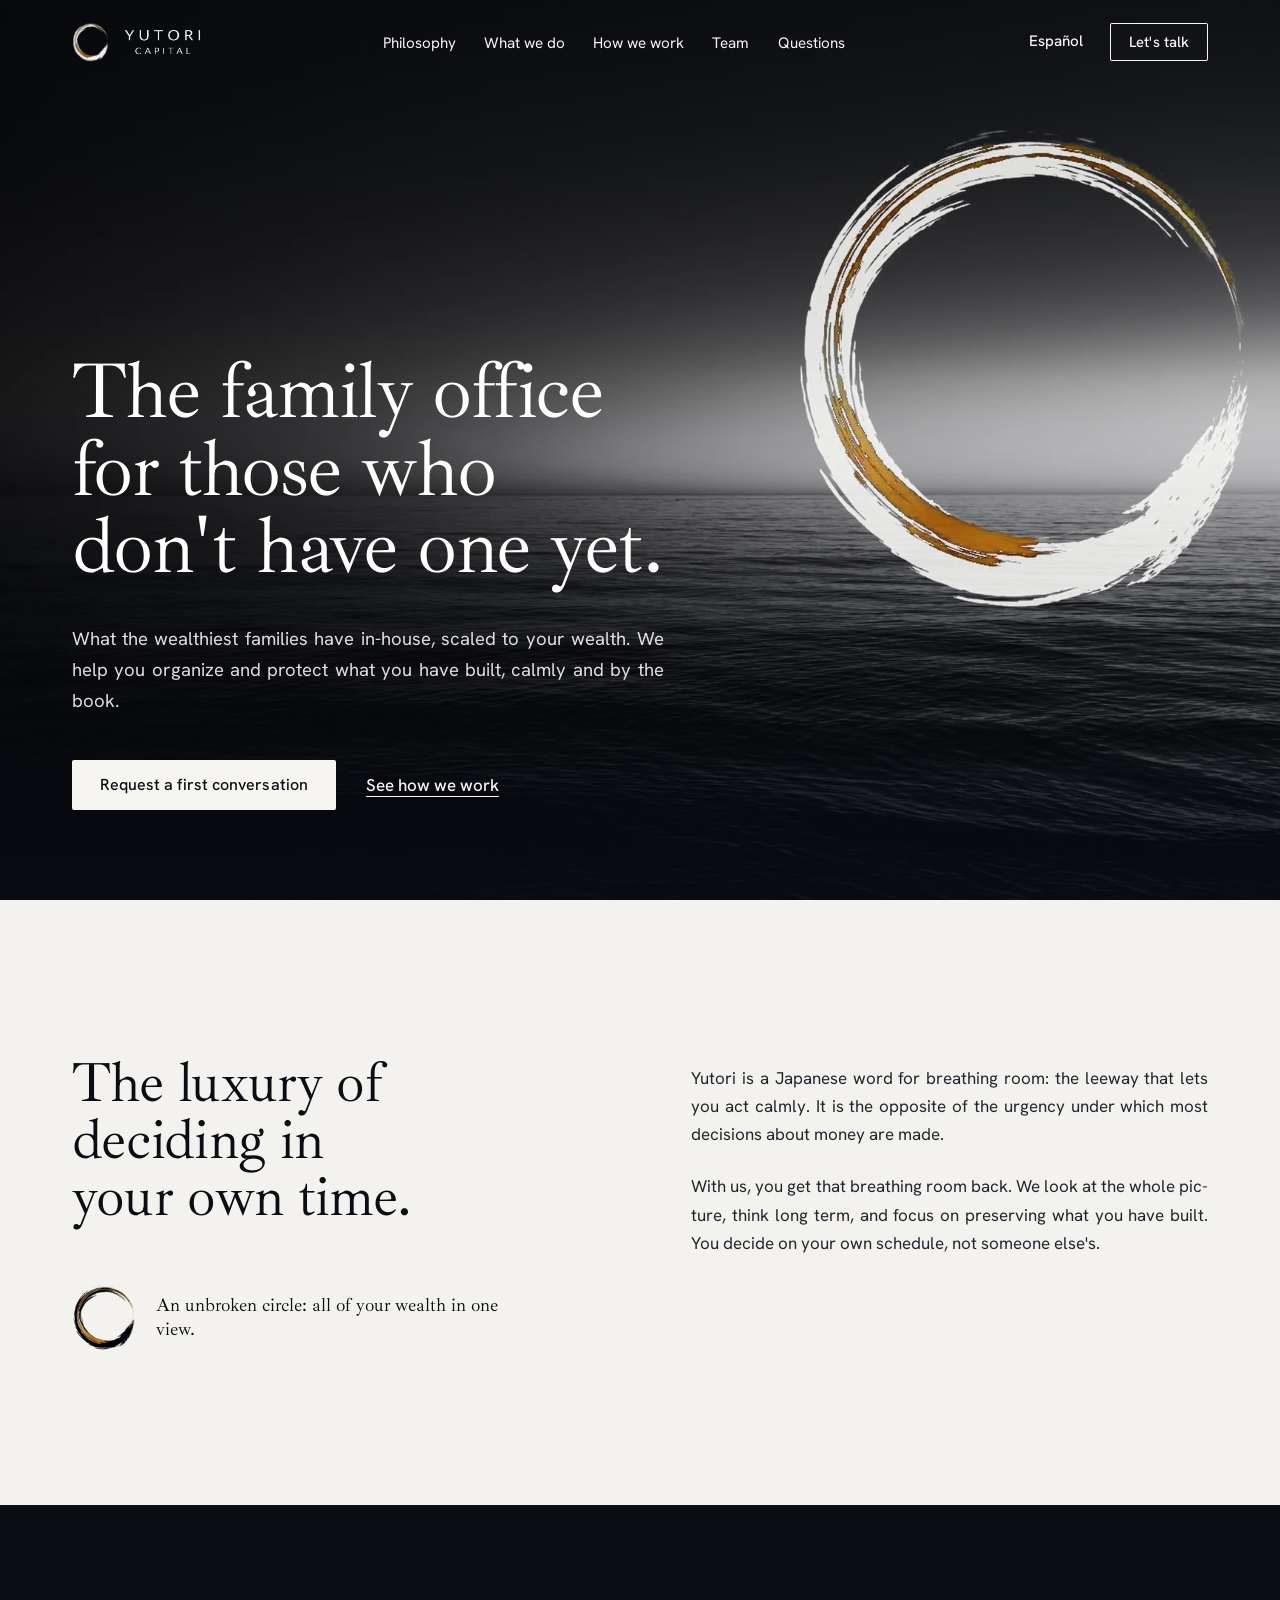
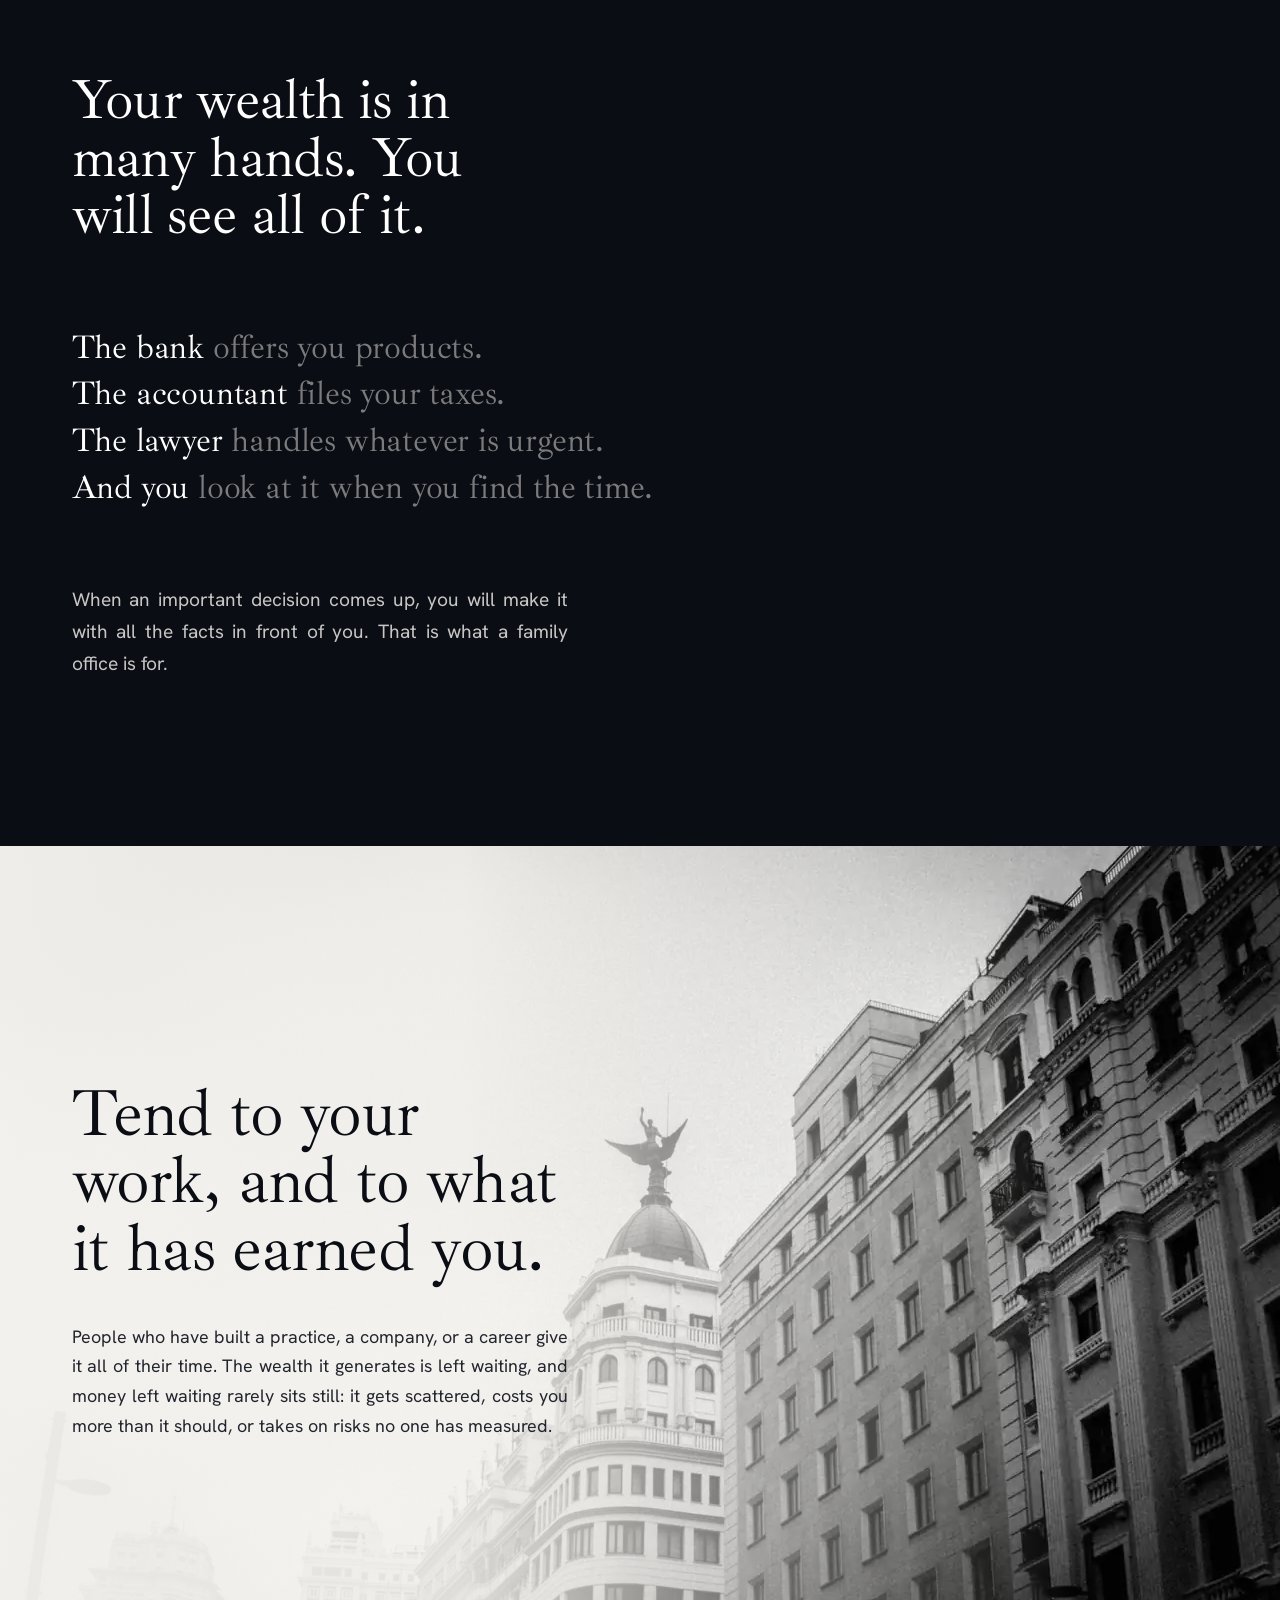
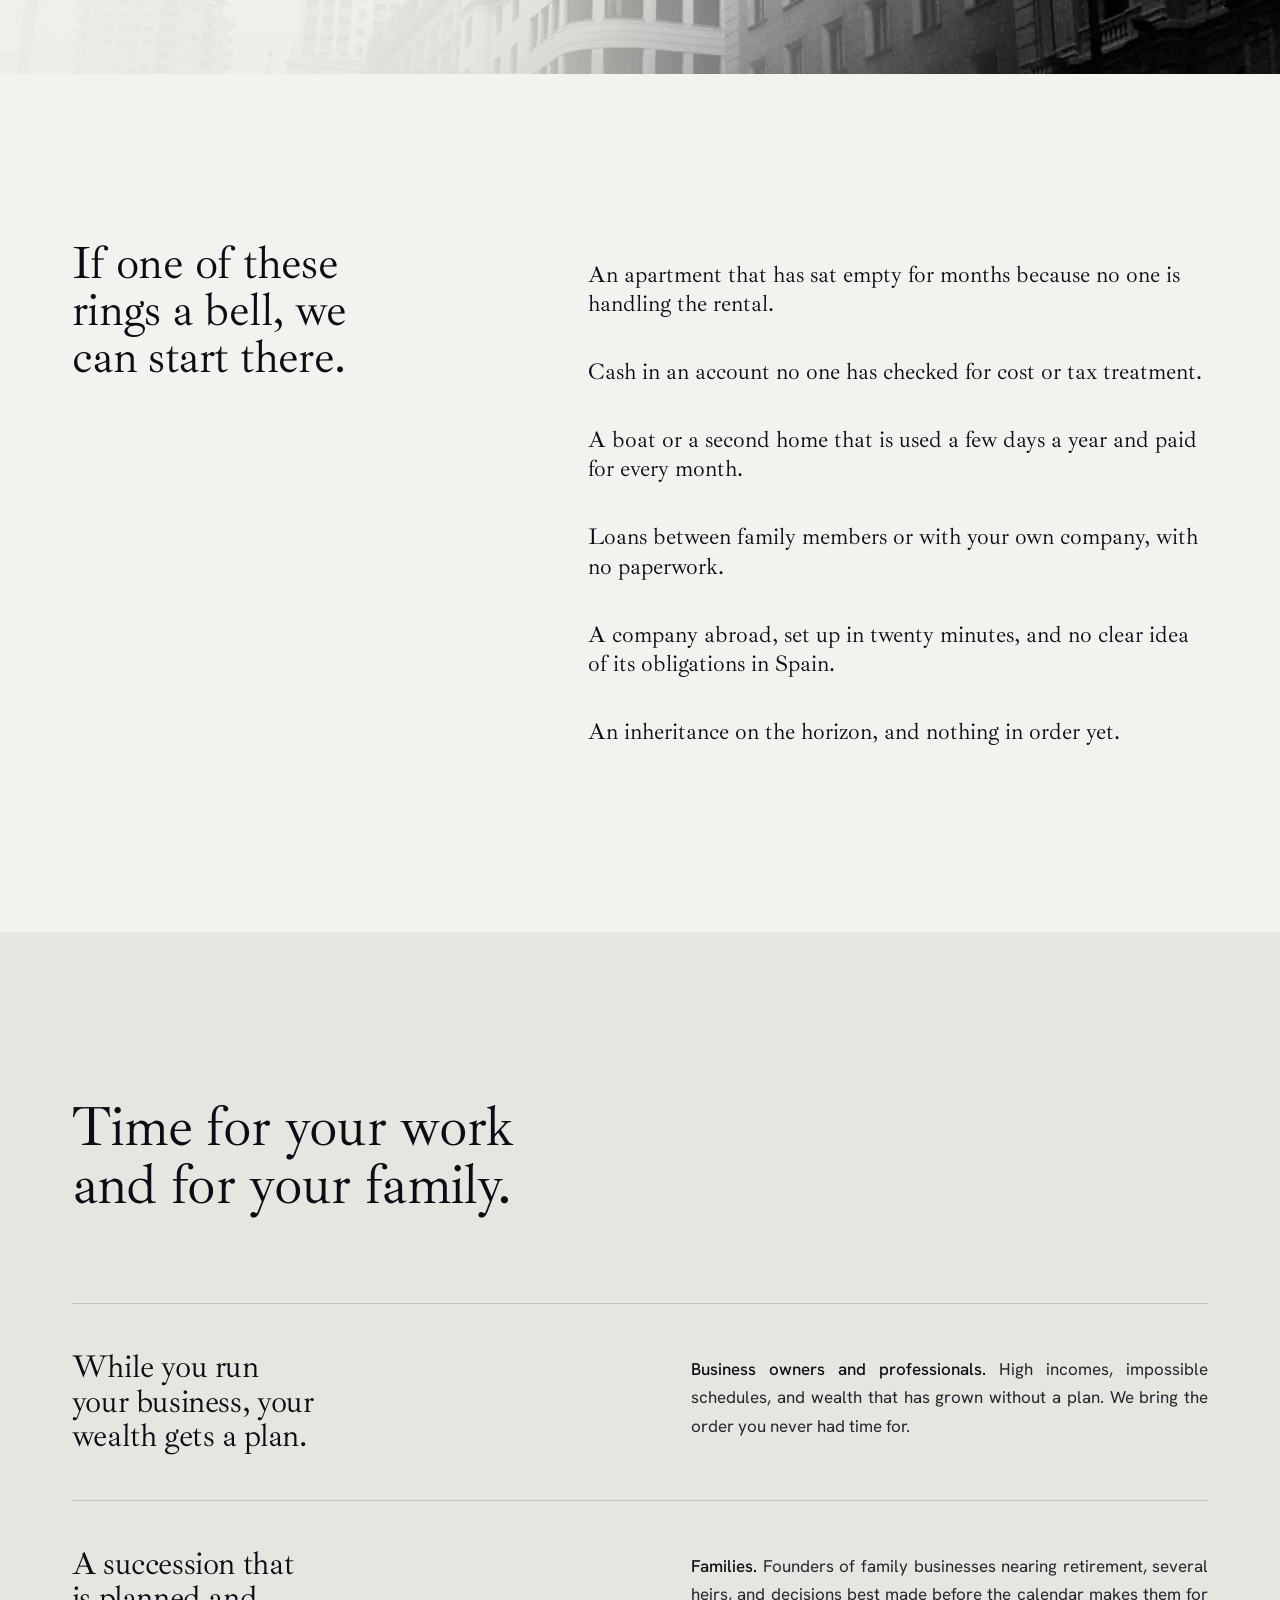
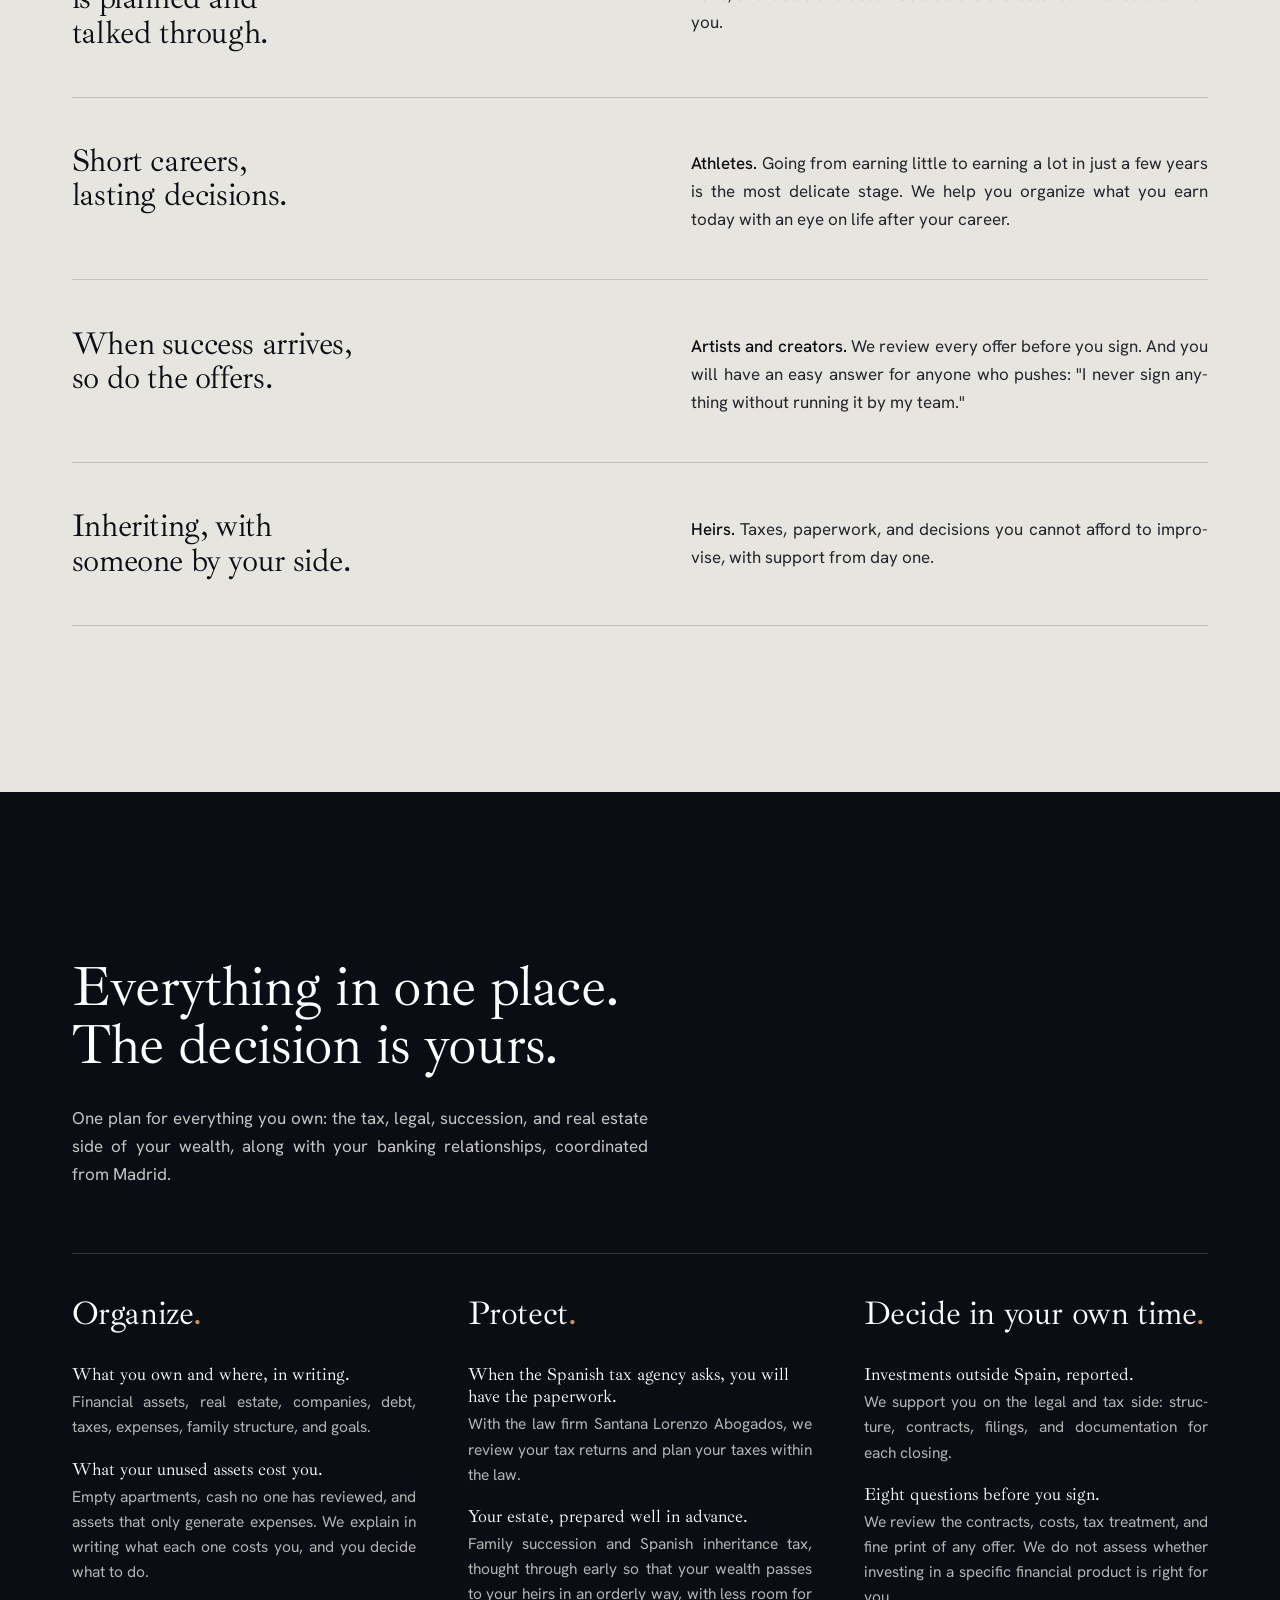
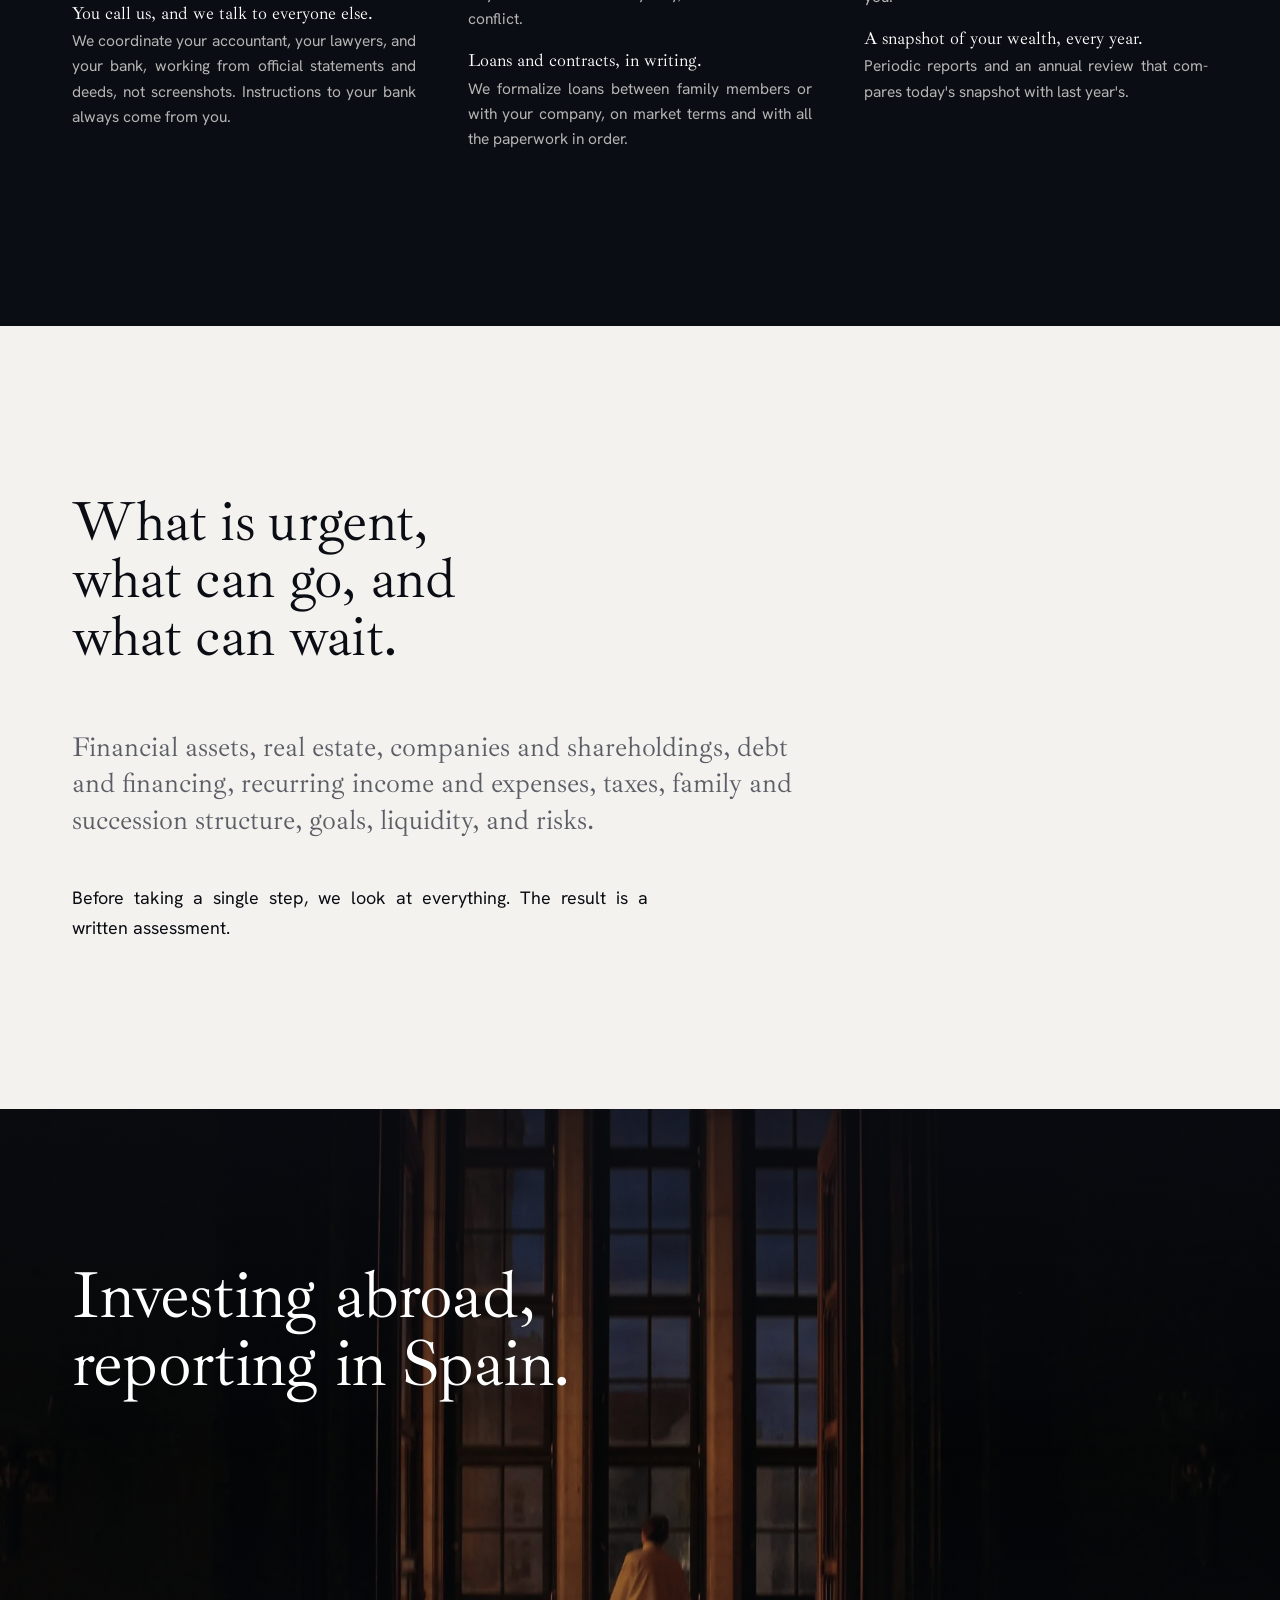
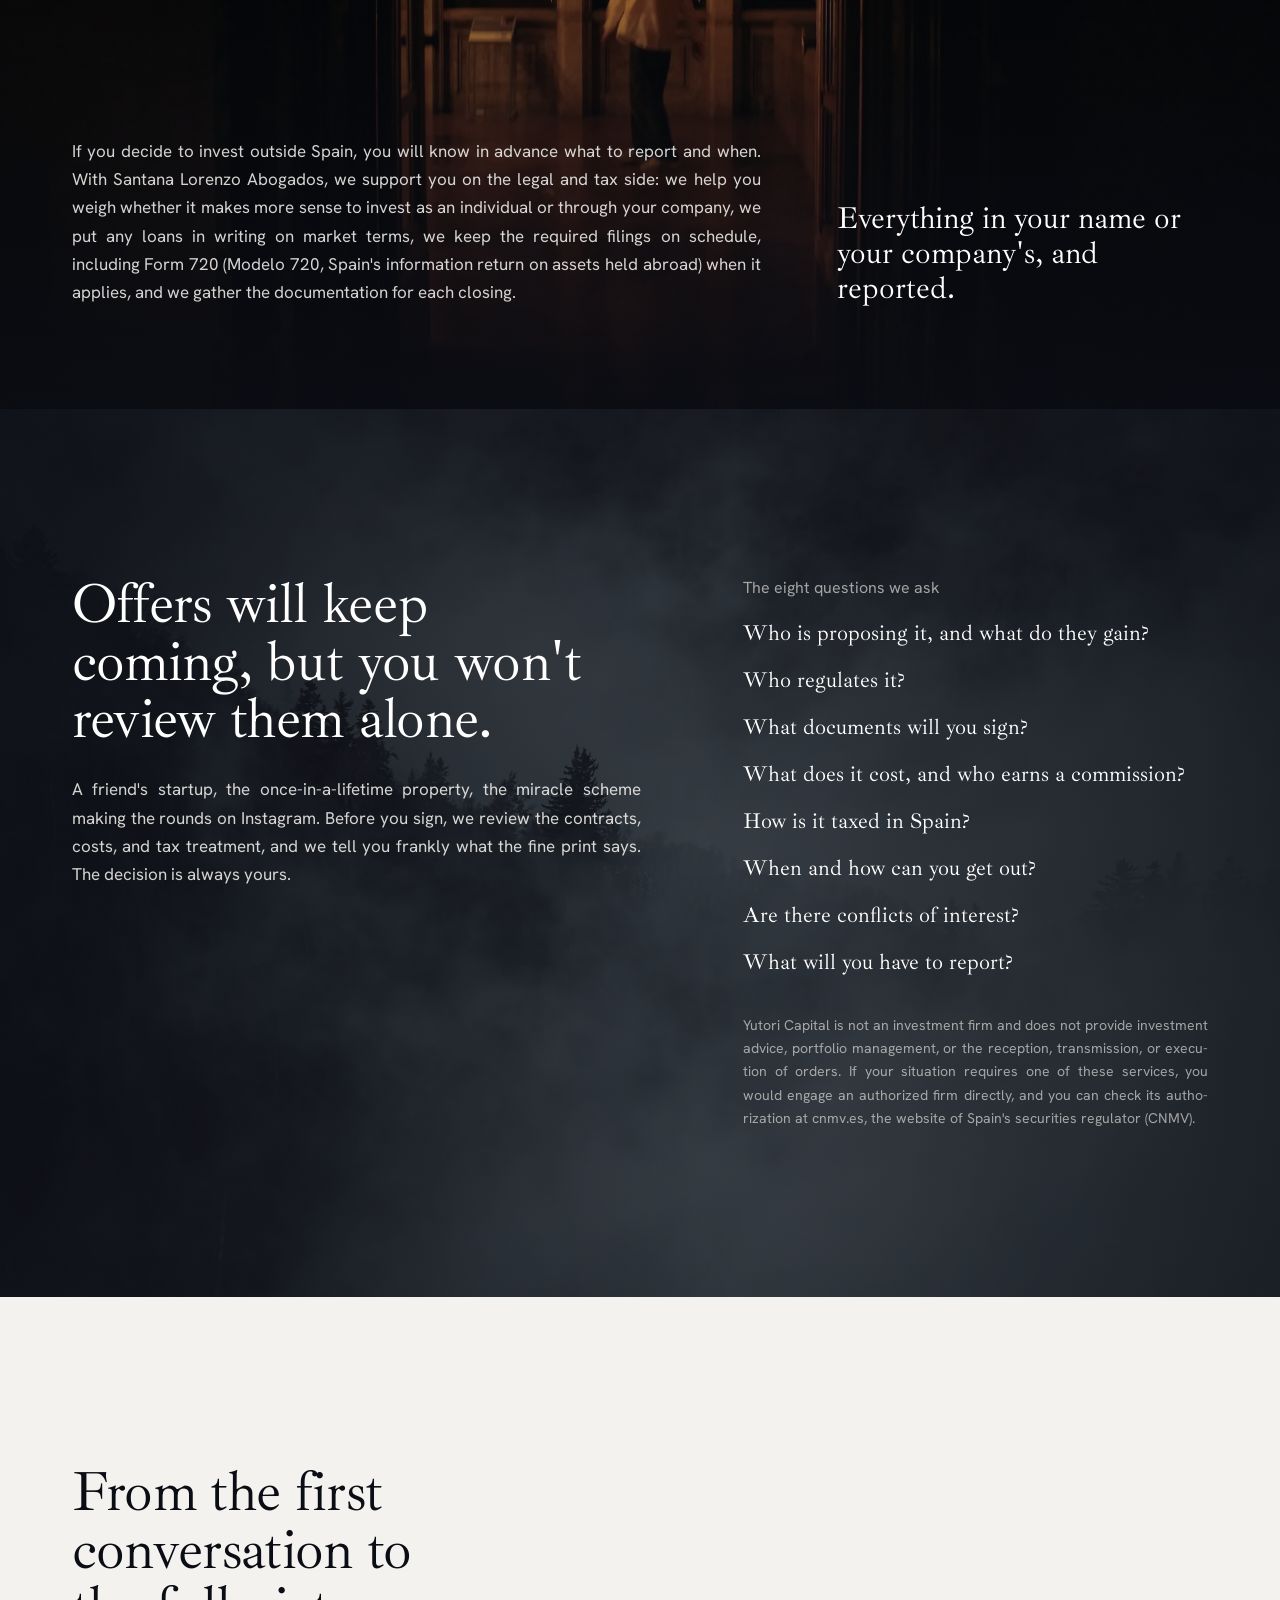
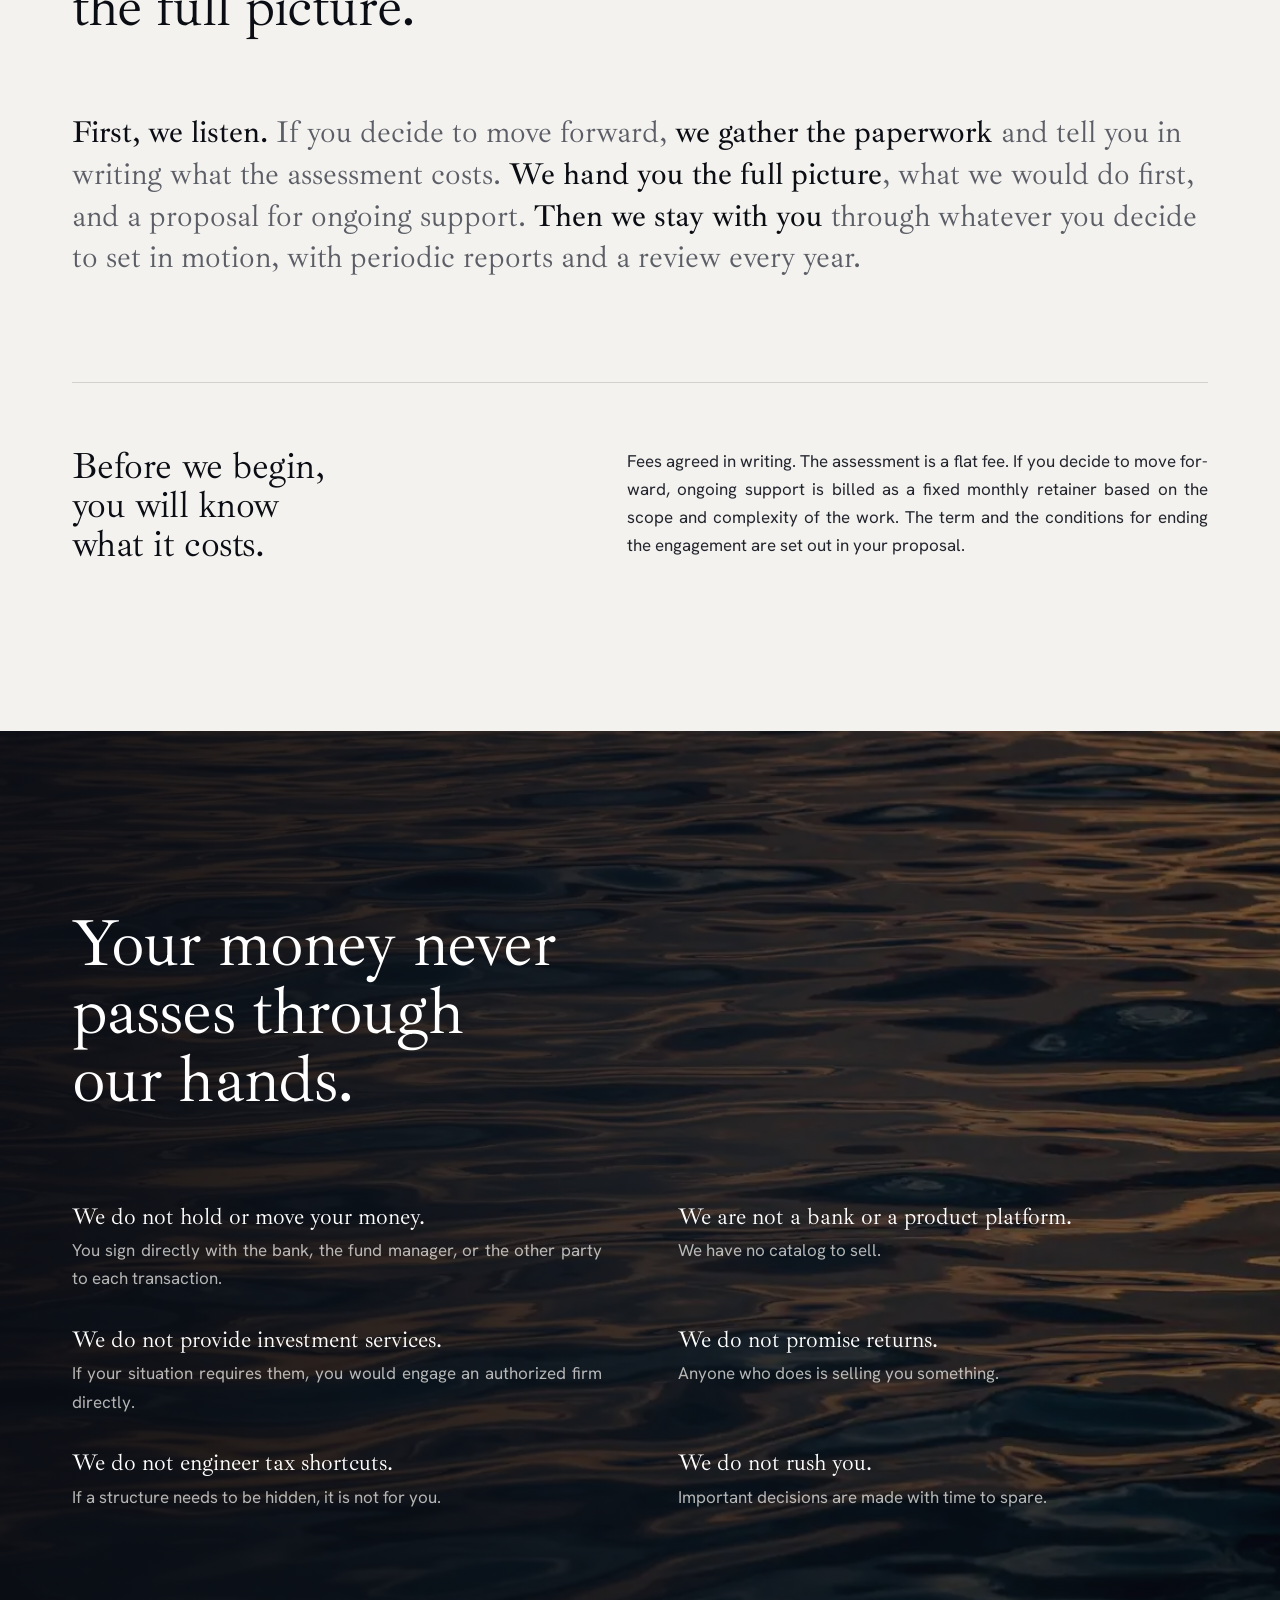
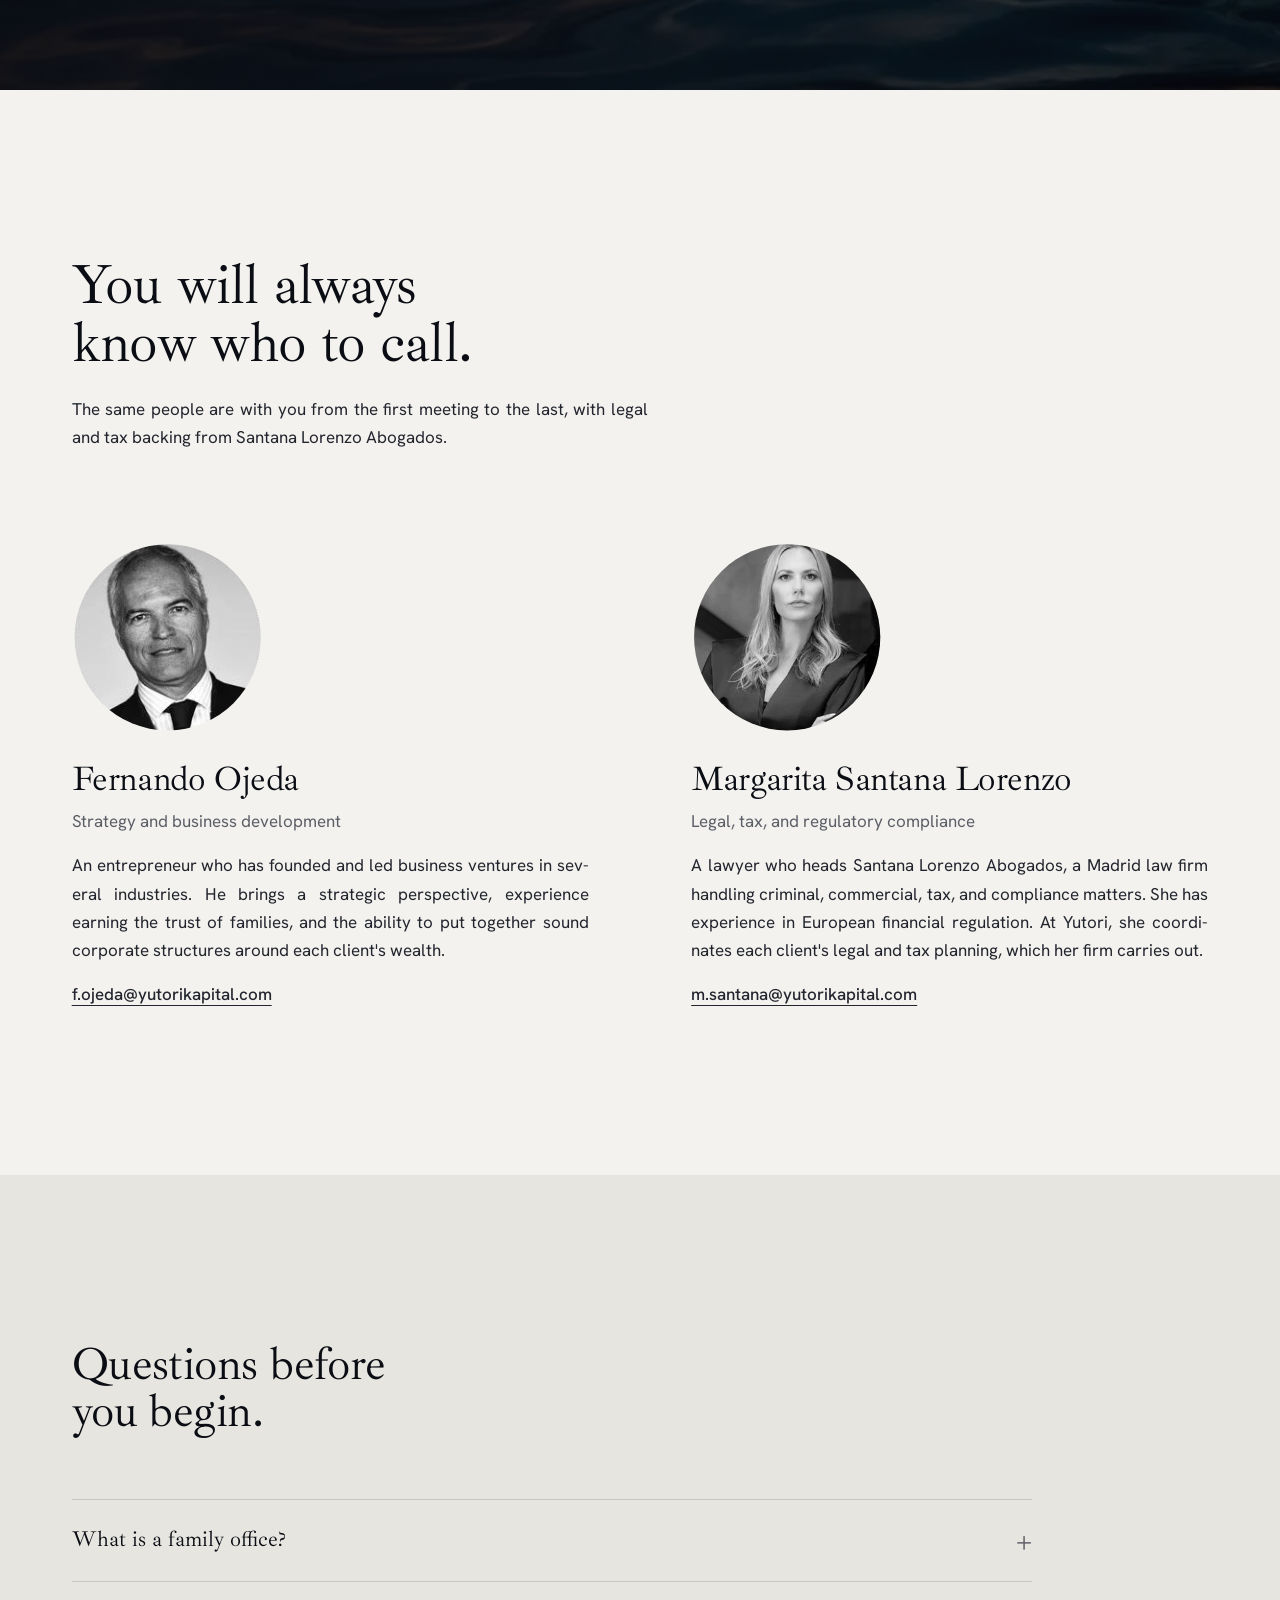
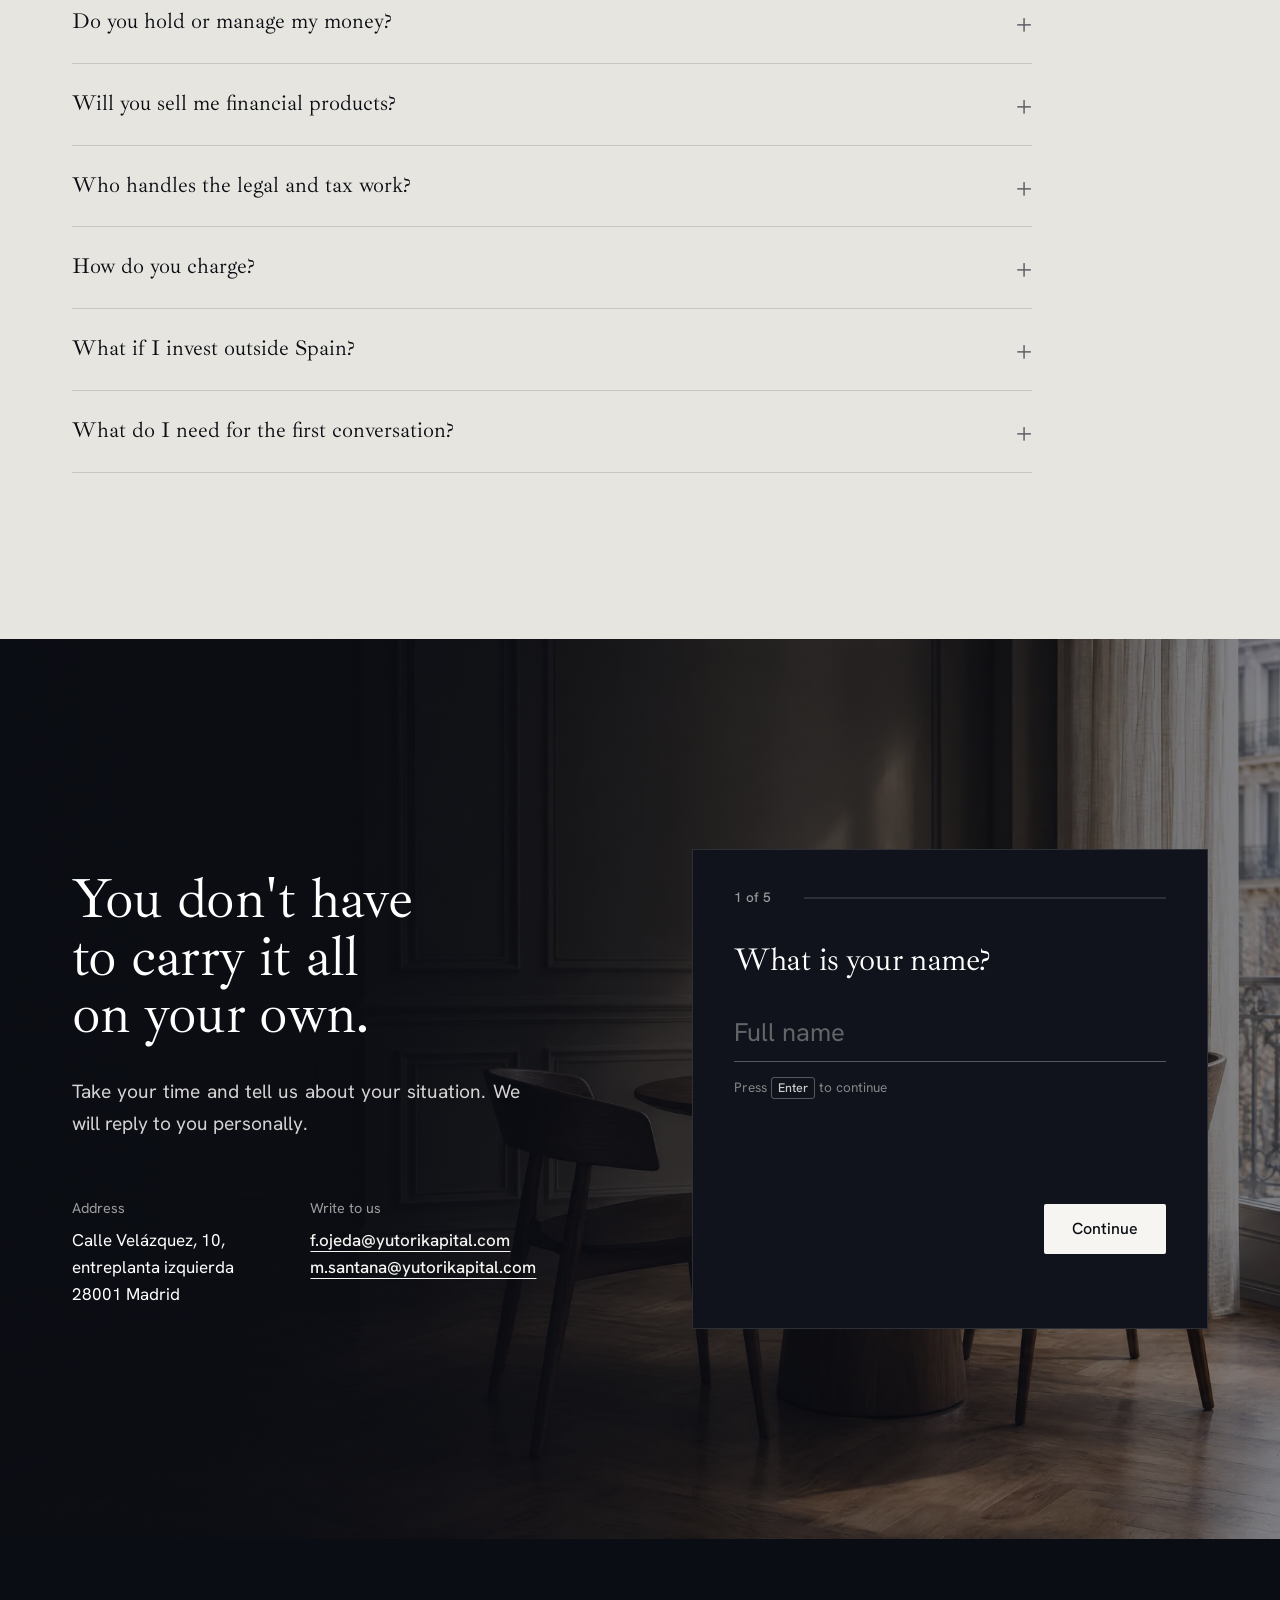
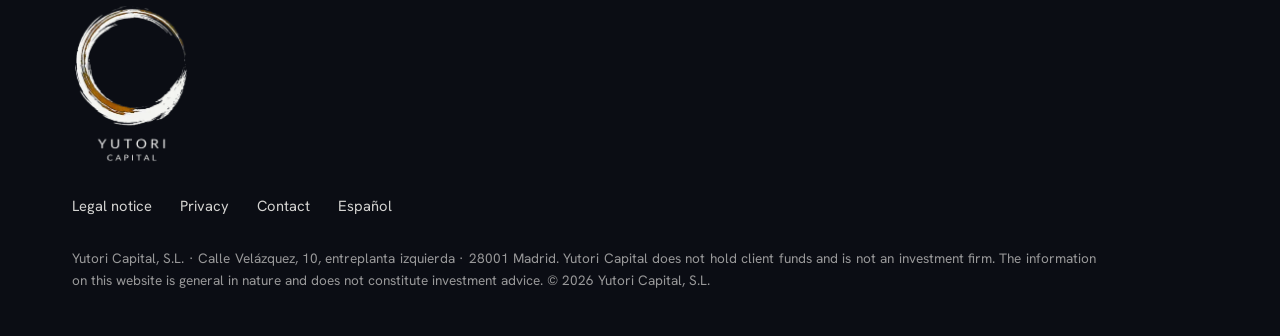
==== commit a68218d0: "Web pensada primero para movil y SEO en espanol e ingles Menu a pantalla completa, Hablemos contextu" ====
--- a/en/index.html
+++ b/en/index.html
@@ -4,11 +4,11 @@
 <head>
 <meta charset="utf-8"/>
 <meta content="width=device-width, initial-scale=1" name="viewport"/>
-<title>Family office and estate planning in Madrid | Yutori</title>
-<meta content="The family office for those who don't have one yet. A review of what you own, tax and legal affairs in order, succession, and advisor coordination in Madrid." name="description"/>
+<title>Family office and estate planning in Madrid, Spain | Yutori Capital</title>
+<meta content="The family office for those who don't have one yet. Everything you own in writing, estate planning, Modelo 720 filings, and one contact in Madrid." name="description"/>
 <link href="https://yutorikapital.com/en/" rel="canonical"/>
 <link href="https://yutorikapital.com/" hreflang="es" rel="alternate"/>
-<link href="https://yutorikapital.com/en/" hreflang="en-US" rel="alternate"/>
+<link href="https://yutorikapital.com/en/" hreflang="en" rel="alternate"/>
 <link href="https://yutorikapital.com/" hreflang="x-default" rel="alternate"/>
 <meta content="index, follow" name="robots"/>
 <meta content="#0B0D14" name="theme-color"/>
@@ -20,45 +20,71 @@
 <meta content="We help organize and protect wealth that does not yet have a structure of its own, calmly and by the book." property="og:description"/>
 <meta content="https://yutorikapital.com/en/" property="og:url"/>
 <meta content="https://yutorikapital.com/assets/og-yutori-en.jpg" property="og:image"/>
+<meta content="1200" property="og:image:width"/>
+<meta content="630" property="og:image:height"/>
+<meta content="image/jpeg" property="og:image:type"/>
+<meta content="The family office for those who don't have one yet. Yutori Capital, Madrid" property="og:image:alt"/>
 <meta content="summary_large_image" name="twitter:card"/>
+<meta content="The family office for those who don't have one yet. Yutori Capital, Madrid" name="twitter:image:alt"/>
 <link href="../assets/favicon.ico" rel="icon" sizes="48x48"/>
 <link href="../assets/favicon-32.png" rel="icon" sizes="32x32" type="image/png"/>
 <link href="../assets/favicon-180.png" rel="apple-touch-icon"/>
 <link href="https://fonts.googleapis.com" rel="preconnect"/>
 <link crossorigin="" href="https://fonts.gstatic.com" rel="preconnect"/>
 <link href="https://fonts.googleapis.com/css2?family=Ibarra+Real+Nova:wght@400;500&amp;family=Hanken+Grotesk:wght@300;400;500&amp;display=swap" rel="stylesheet"/>
-<link as="image" href="../assets/fotos/portada-1920.webp" imagesizes="100vw" imagesrcset="../assets/fotos/portada-960.webp 960w, ../assets/fotos/portada-1920.webp 1920w" rel="preload"/>
-<link href="../styles.css?v=40cdb229" rel="stylesheet"/>
+<link as="image" href="../assets/fotos/portada-1920.webp" imagesizes="100vw" imagesrcset="../assets/fotos/portada-960.webp 960w, ../assets/fotos/portada-1920.webp 1920w" media="not all and (max-width: 760px) and (max-aspect-ratio: 3/4)" rel="preload"/>
+<link as="image" href="../assets/fotos/portada-movil-900.webp" imagesizes="100vw" imagesrcset="../assets/fotos/portada-movil-740.webp 740w, ../assets/fotos/portada-movil-900.webp 900w" media="(max-width: 760px) and (max-aspect-ratio: 3/4)" rel="preload"/>
+<link href="../styles.css?v=42386477" rel="stylesheet"/>
 <script type="application/ld+json">
 {
   "@context": "https://schema.org",
   "@graph": [
     {
-      "@type": "ProfessionalService",
+      "@type": "Organization",
       "@id": "https://yutorikapital.com/#yutori",
       "name": "Yutori Capital",
       "legalName": "Yutori Capital, S.L.",
       "description": "Family office in Madrid that coordinates tax, legal, real estate, and succession matters for wealth that does not yet have a structure of its own.",
       "url": "https://yutorikapital.com/",
-      "logo": "https://yutorikapital.com/assets/logo-yutori.png",
-      "image": "https://yutorikapital.com/assets/og-yutori.jpg",
+      "logo": { "@type": "ImageObject", "url": "https://yutorikapital.com/assets/logo-yutori.png", "width": 486, "height": 662 },
       "email": "f.ojeda@yutorikapital.com",
-      "address": { "@type": "PostalAddress", "streetAddress": "Calle Velázquez, 10", "postalCode": "28001", "addressLocality": "Madrid", "addressCountry": "ES" },
-      "areaServed": "ES",
+      "address": { "@type": "PostalAddress", "streetAddress": "Calle Velázquez, 10, entreplanta izquierda", "postalCode": "28001", "addressLocality": "Madrid", "addressCountry": "ES" },
+      "areaServed": { "@type": "Country", "name": "Spain" },
       "employee": [
         { "@type": "Person", "name": "Fernando Ojeda", "jobTitle": "Strategy and business development", "email": "f.ojeda@yutorikapital.com" },
         { "@type": "Person", "name": "Margarita Santana Lorenzo", "jobTitle": "Legal, tax, and regulatory compliance", "email": "m.santana@yutorikapital.com" }
       ]
     },
     {
+      "@type": "WebSite",
+      "@id": "https://yutorikapital.com/#web",
+      "url": "https://yutorikapital.com/",
+      "name": "Yutori Capital",
+      "inLanguage": ["es", "en-US"],
+      "publisher": { "@id": "https://yutorikapital.com/#yutori" }
+    },
+    {
+      "@type": "WebPage",
+      "@id": "https://yutorikapital.com/en/#page",
+      "url": "https://yutorikapital.com/en/",
+      "name": "Family office and estate planning in Madrid, Spain | Yutori Capital",
+      "description": "The family office for those who don't have one yet. Everything you own in writing, estate planning, Modelo 720 filings, and one contact in Madrid.",
+      "inLanguage": "en-US",
+      "isPartOf": { "@id": "https://yutorikapital.com/#web" },
+      "about": { "@id": "https://yutorikapital.com/#yutori" },
+      "primaryImageOfPage": { "@type": "ImageObject", "url": "https://yutorikapital.com/assets/og-yutori-en.jpg", "width": 1200, "height": 630 }
+    },
+    {
       "@type": "FAQPage",
+      "@id": "https://yutorikapital.com/en/#faq",
+      "isPartOf": { "@id": "https://yutorikapital.com/#web" },
       "mainEntity": [
         { "@type": "Question", "name": "What is a family office?", "acceptedAnswer": { "@type": "Answer", "text": "It is the office that coordinates a family's wealth-related affairs: real estate, companies, taxes, succession, and relationships with banks and advisors. The wealthiest families have their own. Yutori brings that same coordination to people whose wealth does not warrant a dedicated office, without providing investment services." } },
         { "@type": "Question", "name": "Do you hold or manage my money?", "acceptedAnswer": { "@type": "Answer", "text": "No. Your money stays in your accounts, in your name or your company's, and instructions always come from you. We organize the information, coordinate your advisors, and support you." } },
         { "@type": "Question", "name": "Will you sell me financial products?", "acceptedAnswer": { "@type": "Answer", "text": "We have no products to sell. Yutori Capital is not an investment firm. If your situation calls for investment advice, you would engage an authorized firm directly, and the final decision is always yours." } },
         { "@type": "Question", "name": "Who handles the legal and tax work?", "acceptedAnswer": { "@type": "Answer", "text": "Santana Lorenzo Abogados, the law firm headed by Margarita Santana Lorenzo. Yutori coordinates the work, and the firm carries it out." } },
         { "@type": "Question", "name": "How do you charge?", "acceptedAnswer": { "@type": "Answer", "text": "We agree on fees in writing before we begin. The assessment comes first, for a flat fee. Then, if you decide to move forward, ongoing support is billed as a fixed monthly retainer based on the scope and complexity of the work. The term and the conditions for ending the engagement are set out in the proposal." } },
-        { "@type": "Question", "name": "What if I invest outside Spain?", "acceptedAnswer": { "@type": "Answer", "text": "We support you on the legal and tax side: the right structure, the contracts, the required filings, such as Form 720 (Spain's information return on assets held abroad) when it applies, and the documentation for each closing, so that everything is reported." } },
+        { "@type": "Question", "name": "What if I invest outside Spain?", "acceptedAnswer": { "@type": "Answer", "text": "We support you on the legal and tax side: the right structure, the contracts, the required filings, such as Form 720 (Modelo 720, Spain's information return on assets held abroad) when it applies, and the documentation for each closing, so that everything is reported." } },
         { "@type": "Question", "name": "What do I need for the first conversation?", "acceptedAnswer": { "@type": "Answer", "text": "All you need to do is tell us about your situation. Before we meet, we will let you know whether that first conversation has a fee. If you decide to move forward, we will tell you which documents to gather and what the assessment costs." } }
       ]
     }
@@ -71,12 +97,12 @@
 <header class="cab" id="cab">
 <div class="env">
 <a aria-label="Yutori Capital, home" class="marca" href="#home">
-<img alt="" class="m-enso logo-claro" height="516" src="../assets/enso-claro.webp" width="486"/>
-<img alt="" class="m-enso logo-oscuro" height="516" src="../assets/enso.webp" width="486"/>
+<img alt="" class="m-enso logo-claro" height="191" src="../assets/enso-claro-180.webp" width="180"/>
+<img alt="" class="m-enso logo-oscuro" height="191" src="../assets/enso-180.webp" width="180"/>
 <img alt="Yutori Capital" class="m-texto logo-claro" height="117" src="../assets/wordmark-claro.webp" width="303"/>
 <img alt="" class="m-texto logo-oscuro" height="117" src="../assets/wordmark.webp" width="303"/>
 </a>
-<nav aria-label="Main">
+<nav aria-label="Main" id="menu-principal">
 <ul class="menu">
 <li><a href="#philosophy">Philosophy</a></li>
 <li><a href="#services">What we do</a></li>
@@ -84,20 +110,25 @@
 <li><a href="#team">Team</a></li>
 <li><a href="#faq">Questions</a></li>
 </ul>
+<div class="menu-pie">
+<a class="btn btn-blanco" href="#contact">Request a first conversation</a>
+<a class="idioma-menu" data-cambio-idioma="" href="../" hreflang="es" lang="es">Español</a>
+</div>
 </nav>
 <div class="cab-acciones">
 <a aria-label="Leer esta página en español" class="idioma" data-cambio-idioma="" href="../" hreflang="es" lang="es"><span class="idioma-corto">ES</span><span class="idioma-largo">Español</span></a>
 <a class="btn btn-borde" href="#contact">Let's talk</a>
+<button aria-controls="menu-principal" aria-expanded="false" class="abre-menu" type="button">Menu</button>
 </div>
 </div>
 </header>
 <main id="content">
 <section aria-labelledby="titular" class="foto-seccion portada" id="home">
-<img alt="Calm sea in black and white, with light on the distant horizon" class="fondo" fetchpriority="high" height="1280" sizes="100vw" src="../assets/fotos/portada-1920.webp" srcset="../assets/fotos/portada-960.webp 960w, ../assets/fotos/portada-1920.webp 1920w" width="1920"/>
-<div aria-hidden="true" class="enso-hero"><img alt="" height="1032" src="../assets/enso-claro@2x.webp" width="972"/></div>
+<picture><source media="(max-width: 760px) and (max-aspect-ratio: 3/4)" sizes="100vw" srcset="../assets/fotos/portada-movil-740.webp 740w, ../assets/fotos/portada-movil-900.webp 900w"/><img alt="Calm sea in black and white, with light on the distant horizon" class="fondo" fetchpriority="high" height="1280" sizes="100vw" src="../assets/fotos/portada-1920.webp" srcset="../assets/fotos/portada-960.webp 960w, ../assets/fotos/portada-1920.webp 1920w" width="1920"/></picture>
+<div aria-hidden="true" class="enso-hero"><img alt="" fetchpriority="high" height="1032" sizes="(max-width: 760px) and (max-height: 760px) min(44vw, 190px), (max-width: 760px) min(54vw, 250px), min(37vw, 600px)" src="../assets/enso-claro-640.webp" srcset="../assets/enso-claro-420.webp 420w, ../assets/enso-claro-640.webp 640w, ../assets/enso-claro-760.webp 760w, ../assets/enso-claro@2x.webp 972w" width="972"/></div>
 <div class="env">
 <h1 id="titular">The family office for those who don't have one yet.</h1>
-<p class="entrada">What the wealth­i­est fam­i­lies have in-house, scaled to your wealth. We help you or­ga­nize and pro­tect what you have built, calmly and by the book.</p>
+<p class="entrada">What the wealth­iest fam­i­lies have in-house, scaled to your wealth. We help you orga­nize and pro­tect what you have built, calmly and by the book.</p>
 <div class="acciones">
 <a class="btn btn-blanco" href="#contact">Request a first conversation</a>
 <a class="enlace-claro" href="#how-we-work">See how we work</a>
@@ -108,32 +139,32 @@
 <div class="filo-texto">
 <h2 id="t-filosofia">The luxury of deciding in your own time.</h2>
 <div class="filo-parrafos">
-<p class="primero">Yu­tori is a Ja­pa­nese word for breath­ing room: the lee­way that lets you act calmly. It is the op­po­site of the ur­gency under which most de­ci­sions about money are made.</p>
-<p>With us, you get that breath­ing room back. We look at the whole pic­ture, think long term, and focus on pre­serv­ing what you have built. You de­cide on your own sched­ule, not some­one else's.</p>
+<p class="primero">Yutori is a Japa­nese word for breathing room: the leeway that lets you act calmly. It is the oppo­site of the urgency under which most deci­sions about money are made.</p>
+<p>With us, you get that breathing room back. We look at the whole pic­ture, think long term, and focus on pre­serving what you have built. You decide on your own schedule, not someone else's.</p>
 </div>
 <div class="filo-marca">
-<img alt="" height="516" loading="lazy" src="../assets/enso.webp" width="486"/>
+<img alt="" height="191" loading="lazy" src="../assets/enso-180.webp" width="180"/>
 <p class="nohyph">An unbroken circle: all of your wealth in one view.</p>
 </div>
 </div>
 </section>
 <section aria-labelledby="t-manos" class="bloque oscuro manos" id="many-hands">
 <div class="env">
-<h2 id="t-manos">Your wealth is in many hands. You will see all of it.</h2>
+<h2 id="t-manos"><span class="golpe">Your wealth is in many hands.</span> <span class="golpe">You will see all of it.</span></h2>
 <ul class="cascada nohyph">
 <li><b>The bank</b> offers you products.</li>
 <li><b>The accountant</b> files your taxes.</li>
 <li><b>The lawyer</b> handles whatever is urgent.</li>
 <li><b>And you</b> look at it when you find the time.</li>
 </ul>
-<p class="remate">When an im­por­tant de­ci­sion comes up, you will make it with all the facts in front of you. That is what a fam­ily of­fice is for.</p>
+<p class="remate">When an impor­tant deci­sion comes up, you will make it with all the facts in front of you. That is what a family office is for.</p>
 </div>
 </section>
 <section aria-labelledby="t-conservar" class="foto-seccion conservar" id="preserve">
-<img alt="Buildings on Madrid's Gran Vía in black and white, with a winged statue atop the dome" class="fondo" height="1280" loading="lazy" sizes="100vw" src="../assets/fotos/conservar-madrid-1920.webp" srcset="../assets/fotos/conservar-madrid-960.webp 960w, ../assets/fotos/conservar-madrid-1920.webp 1920w" width="1920"/>
+<img alt="Buildings on Madrid's Gran Vía in black and white, with a winged statue atop the dome" class="fondo" height="1280" loading="lazy" sizes="100vw" src="../assets/fotos/conservar-madrid-v2-1920.webp" srcset="../assets/fotos/conservar-madrid-v2-960.webp 960w, ../assets/fotos/conservar-madrid-v2-1280.webp 1280w, ../assets/fotos/conservar-madrid-v2-1920.webp 1920w" width="1920"/>
 <div class="env">
 <h2 id="t-conservar">Tend to your work, and to what it has earned you.</h2>
-<p>Peo­ple who have built a prac­tice, a com­pany, or a ca­reer give it all of their time. The wealth it gen­er­ates is left wait­ing, and money left wait­ing rarely sits still: it gets scat­tered, costs you more than it should, or takes on risks no one has mea­sured.</p>
+<p>People who have built a prac­tice, a com­pany, or a career give it all of their time. The wealth it gen­er­ates is left waiting, and money left waiting rarely sits still: it gets scat­tered, costs you more than it should, or takes on risks no one has measured.</p>
 </div>
 </section>
 <section aria-labelledby="t-suena" class="bloque situaciones" id="sound-familiar">
@@ -141,7 +172,7 @@
 <h2 id="t-suena">If one of these rings a bell, we can start there.</h2>
 <ul class="nohyph">
 <li>An apartment that has sat empty for months because no one is handling the rental.</li>
-<li>Cash sitting idle in an account, earning nothing.</li>
+<li>Cash in an account no one has checked for cost or tax treatment.</li>
 <li>A boat or a second home that is used a few days a year and paid for every month.</li>
 <li>Loans between family members or with your own company, with no paperwork.</li>
 <li>A company abroad, set up in twenty minutes, and no clear idea of its obligations in Spain.</li>
@@ -153,41 +184,41 @@
 <div class="env">
 <h2 id="t-quien">Time for your work and for your family.</h2>
 <div class="lista-perfiles">
-<article><h3>While you run your business, your wealth gets a plan.</h3><p><b>Busi­ness own­ers and pro­fes­sion­als.</b> High in­comes, im­pos­si­ble sched­ules, and wealth that has grown with­out a plan. We bring the order you never had time for.</p></article>
-<article><h3>A succession that is planned and talked through.</h3><p><b>Fam­i­lies.</b> Founders near­ing re­tire­ment, sev­eral heirs, and de­ci­sions best made be­fore the cal­en­dar makes them for you.</p></article>
-<article><h3>Short careers, lasting decisions.</h3><p><b>Ath­letes.</b> Going from earn­ing lit­tle to earn­ing a lot in just a few years is the most del­i­cate stage. We help you or­ga­nize what you earn today with an eye on life after your ca­reer.</p></article>
-<article><h3>When success arrives, so do the offers.</h3><p><b>Artists and cre­ators.</b> We re­view every offer be­fore you sign. And you will have an easy an­swer for any­one who pushes: "I never sign any­thing with­out run­ning it by my team."</p></article>
-<article><h3>Inheriting, with someone by your side.</h3><p><b>Heirs.</b> Taxes, pa­per­work, and de­ci­sions you can­not af­ford to im­pro­vise, with sup­port from day one.</p></article>
+<article><h3><span class="golpe">While you run your business,</span> <span class="golpe">your wealth gets a plan.</span></h3><p><b>Busi­ness owners and pro­fes­sionals.</b> High incomes, impos­sible sched­ules, and wealth that has grown without a plan. We bring the order you never had time for.</p></article>
+<article><h3>A succession that is planned and talked through.</h3><p><b>Fam­i­lies.</b> Founders of family busi­nesses nearing retire­ment, sev­eral heirs, and deci­sions best made before the cal­endar makes them for you.</p></article>
+<article><h3>Short careers, lasting decisions.</h3><p><b>Ath­letes.</b> Going from earning little to earning a lot in just a few years is the most del­i­cate stage. We help you orga­nize what you earn today with an eye on life after your career.</p></article>
+<article><h3>When success arrives, so do the offers.</h3><p><b>Artists and cre­ators.</b> We review every offer before you sign. And you will have an easy answer for anyone who pushes: "I never sign any­thing without run­ning it by my team."</p></article>
+<article><h3>Inheriting, with someone by your side.</h3><p><b>Heirs.</b> Taxes, paper­work, and deci­sions you cannot afford to impro­vise, with sup­port from day one.</p></article>
 </div>
 </div>
 </section>
 <section aria-labelledby="t-servicios" class="bloque oscuro servicios" id="services">
 <div class="env">
-<h2 id="t-servicios">Everything in one place. The decision is yours.</h2>
-<p class="sub">We co­or­di­nate the tax, legal, and real es­tate side of your wealth, along with your bank­ing re­la­tion­ships, under a sin­gle plan for ev­ery­thing you own.</p>
+<h2 id="t-servicios"><span class="golpe">Everything in one place.</span> <span class="golpe">The decision is yours.</span></h2>
+<p class="sub">One plan for every­thing you own: the tax, legal, succession, and real estate side of your wealth, along with your banking rela­tion­ships, coor­di­nated from Madrid.</p>
 <div class="pilares">
 <div class="pilar">
 <h3>Organize<span>.</span></h3>
 <ul>
-<li><strong>What you own and where, in writ­ing.</strong> Fi­nan­cial as­sets, real es­tate, com­pa­nies, debt, taxes, ex­penses, fam­ily struc­ture, and goals.</li>
-<li><strong>What your idle as­sets cost you.</strong> Empty apart­ments, un­used cash, and as­sets that only gen­er­ate ex­penses. We ex­plain in writ­ing what each one costs you, and you de­cide what to do.</li>
-<li><strong>You call us, and we talk to ev­ery­one else.</strong> We co­or­di­nate your ac­coun­tant, your lawyers, and your bank, work­ing from of­fi­cial state­ments and deeds, not screen­shots. In­struc­tions to your bank al­ways come from you.</li>
+<li><strong>What you own and where, in writing.</strong> Finan­cial assets, real estate, com­pa­nies, debt, taxes, expenses, family struc­ture, and goals.</li>
+<li><strong>What your unused assets cost you.</strong> Empty apart­ments, cash no one has reviewed, and assets that only gen­erate expenses. We explain in writing what each one costs you, and you decide what to do.</li>
+<li><strong>You call us, and we talk to everyone else.</strong> We coor­di­nate your accoun­tant, your lawyers, and your bank, working from offi­cial state­ments and deeds, not screen­shots. Instruc­tions to your bank always come from you.</li>
 </ul>
 </div>
 <div class="pilar">
 <h3>Protect<span>.</span></h3>
 <ul>
-<li><strong>When the Span­ish tax agency asks, you will have the pa­per­work.</strong> With the law firm San­tana Lorenzo Abo­ga­dos, we re­view your tax re­turns and plan your taxes within the law.</li>
-<li><strong>Your es­tate, pre­pared well in ad­vance.</strong> We plan your es­tate and fam­ily suc­ces­sion so that your wealth passes to your heirs in an or­derly way, with less room for con­flict.</li>
-<li><strong>Loans and con­tracts, in writ­ing.</strong> We for­mal­ize loans be­tween fam­ily mem­bers or with your com­pany, on mar­ket terms and with all the pa­per­work in order.</li>
+<li><strong>When the Spanish tax agency asks, you will have the paper­work.</strong> With the law firm Santana Lorenzo Abogados, we review your tax returns and plan your taxes within the law.</li>
+<li><strong>Your estate, pre­pared well in advance.</strong> Family succession and Spanish inher­i­tance tax, thought through early so that your wealth passes to your heirs in an orderly way, with less room for conflict.</li>
+<li><strong>Loans and con­tracts, in writing.</strong> We for­malize loans between family mem­bers or with your com­pany, on market terms and with all the paper­work in order.</li>
 </ul>
 </div>
 <div class="pilar">
 <h3>Decide in your own time<span>.</span></h3>
 <ul>
-<li><strong>In­vest­ments out­side Spain, re­ported.</strong> We sup­port you on the legal and tax side: struc­ture, con­tracts, fil­ings, and doc­u­men­ta­tion for each clos­ing.</li>
-<li><strong>Eight ques­tions be­fore you sign.</strong> We re­view the con­tracts, costs, tax treat­ment, and fine print of any offer. We do not as­sess whether in­vest­ing in a spe­cific fi­nan­cial prod­uct is right for you.</li>
-<li><strong>A snap­shot of your wealth, every year.</strong> Pe­ri­odic re­ports and an an­nual re­view that com­pares today's snap­shot with last year's.</li>
+<li><strong>Invest­ments out­side Spain, reported.</strong> We sup­port you on the legal and tax side: struc­ture, con­tracts, fil­ings, and doc­u­men­ta­tion for each closing.</li>
+<li><strong>Eight ques­tions before you sign.</strong> We review the con­tracts, costs, tax treat­ment, and fine print of any offer. We do not assess whether investing in a spe­cific finan­cial product is right for you.</li>
+<li><strong>A snap­shot of your wealth, every year.</strong> Peri­odic reports and an annual review that com­pares today's snap­shot with last year's.</li>
 </ul>
 </div>
 </div>
@@ -197,7 +228,7 @@
 <div class="env">
 <h2 id="t-diag">What is urgent, what can go, and what can wait.</h2>
 <p class="mira nohyph">Financial assets, real estate, companies and shareholdings, debt and financing, recurring income and expenses, taxes, family and succession structure, goals, liquidity, and risks.</p>
-<p class="resultado">Be­fore tak­ing a sin­gle step, we look at ev­ery­thing. The re­sult is a writ­ten as­sess­ment.</p>
+<p class="resultado">Before taking a single step, we look at every­thing. The result is a written assessment.</p>
 </div>
 </section>
 <section aria-labelledby="t-fuera" class="foto-seccion fuera" id="investing-abroad">
@@ -205,7 +236,7 @@
 <div class="env">
 <h2 id="t-fuera">Investing abroad, reporting in Spain.</h2>
 <div class="abajo">
-<p>If you de­cide to in­vest out­side Spain, you will know in ad­vance what to re­port and when. With San­tana Lorenzo Abo­ga­dos, we sup­port you on the legal and tax side: we help you weigh whether it makes more sense to in­vest as an in­di­vid­ual or through your com­pany, we put any loans in writ­ing on mar­ket terms, we keep the re­quired fil­ings on sched­ule, in­clud­ing Form 720 (Spain's in­for­ma­tion re­turn on as­sets held abroad) when it ap­plies, and we gather the doc­u­men­ta­tion for each clos­ing.</p>
+<p>If you decide to invest out­side Spain, you will know in advance what to report and when. With Santana Lorenzo Abogados, we sup­port you on the legal and tax side: we help you weigh whether it makes more sense to invest as an indi­vidual or through your com­pany, we put any loans in writing on market terms, we keep the required fil­ings on schedule, including Form 720 (Modelo 720, Spain's infor­ma­tion return on assets held abroad) when it applies, and we gather the doc­u­men­ta­tion for each closing.</p>
 <p class="remate nohyph">Everything in your name or your company's, and reported.</p>
 </div>
 </div>
@@ -214,8 +245,8 @@
 <img alt="Mist-covered mountain with trees in the background" class="fondo" height="1280" loading="lazy" sizes="100vw" src="../assets/fotos/oportunidades-1920.webp" srcset="../assets/fotos/oportunidades-960.webp 960w, ../assets/fotos/oportunidades-1920.webp 1920w" width="1920"/>
 <div class="env">
 <div class="texto">
-<h2 id="t-oportunidades">Offers will keep coming, but you won't review them alone.</h2>
-<p>A friend's startup, the once-in-a-life­time prop­erty, the mir­a­cle scheme mak­ing the rounds on In­sta­gram. Be­fore you sign, we re­view the con­tracts, costs, and tax treat­ment, and we tell you frankly what the fine print says. The de­ci­sion is al­ways yours.</p>
+<h2 id="t-oportunidades"><span class="golpe">Offers will keep coming,</span> <span class="golpe">but you won't review them alone.</span></h2>
+<p>A friend's startup, the once-in-a-life­time prop­erty, the mir­acle scheme making the rounds on Instagram. Before you sign, we review the con­tracts, costs, and tax treat­ment, and we tell you frankly what the fine print says. The deci­sion is always yours.</p>
 </div>
 <div class="lista">
 <p class="tit">The eight ques­tions we ask</p>
@@ -229,7 +260,7 @@
 <li>Are there conflicts of interest?</li>
 <li>What will you have to report?</li>
 </ul>
-<p class="nota">Yu­tori Cap­i­tal is not an in­vest­ment firm and does not pro­vide in­vest­ment ad­vice, port­fo­lio man­age­ment, or the re­cep­tion, trans­mis­sion, or ex­e­cu­tion of or­ders. If your sit­u­a­tion re­quires one of these ser­vices, you would en­gage an au­tho­rized firm di­rectly, and you can check its au­tho­riza­tion at cnmv.es, the web­site of Spain's se­cu­ri­ties reg­u­la­tor (CNMV).</p>
+<p class="nota">Yutori Capital is not an invest­ment firm and does not pro­vide invest­ment advice, port­folio man­age­ment, or the recep­tion, trans­mis­sion, or exe­cu­tion of orders. If your sit­u­a­tion requires one of these ser­vices, you would engage an autho­rized firm directly, and you can check its autho­riza­tion at cnmv.es, the web­site of Spain's secu­ri­ties reg­u­lator (CNMV).</p>
 </div>
 </div>
 </section>
@@ -239,41 +270,41 @@
 <p class="relato nohyph"><b>First, we listen.</b> If you decide to move forward, <b>we gather the paperwork</b> and tell you in writing what the assessment costs. <b>We hand you the full picture</b>, what we would do first, and a proposal for ongoing support. <b>Then we stay with you</b> through whatever you decide to set in motion, with periodic reports and a review every year.</p>
 <div class="cobro">
 <h3>Before we begin, you will know what it costs.</h3>
-<p>Fees agreed in writ­ing. The as­sess­ment is a flat fee. If you de­cide to move for­ward, on­go­ing sup­port is billed as a fixed monthly re­tainer based on the scope and com­plex­ity of the work. The term and the con­di­tions for end­ing the en­gage­ment are set out in your pro­posal.</p>
+<p>Fees agreed in writing. The assess­ment is a flat fee. If you decide to move for­ward, ongoing sup­port is billed as a fixed monthly retainer based on the scope and com­plexity of the work. The term and the con­di­tions for ending the engage­ment are set out in your proposal.</p>
 </div>
 </div>
 </section>
 <section aria-labelledby="t-dinero" class="foto-seccion dinero" id="your-money">
-<img alt="Calm dark water with golden reflections" class="fondo" height="1280" loading="lazy" sizes="100vw" src="../assets/fotos/dinero-1920.webp" srcset="../assets/fotos/dinero-960.webp 960w, ../assets/fotos/dinero-1920.webp 1920w" width="1920"/>
+<img alt="Calm dark water with golden reflections" class="fondo" height="1280" loading="lazy" sizes="100vw" src="../assets/fotos/dinero-v2-1920.webp" srcset="../assets/fotos/dinero-v2-960.webp 960w, ../assets/fotos/dinero-v2-1280.webp 1280w, ../assets/fotos/dinero-v2-1920.webp 1920w" width="1920"/>
 <div class="env">
 <h2 id="t-dinero">Your money never passes through our hands.</h2>
-<ul class="noes nohyph">
-<li><strong>We do not hold or move your money.</strong> You sign directly with the bank, the fund manager, or the other party to each transaction.</li>
-<li><strong>We are not a bank or a product platform.</strong> We have no catalog to sell.</li>
-<li><strong>We do not provide investment services.</strong> If your situation requires them, you would engage an authorized firm directly.</li>
+<ul class="noes">
+<li><strong>We do not hold or move your money.</strong> You sign directly with the bank, the fund man­ager, or the other party to each transaction.</li>
+<li><strong>We are not a bank or a product plat­form.</strong> We have no cat­alog to sell.</li>
+<li><strong>We do not pro­vide invest­ment ser­vices.</strong> If your sit­u­a­tion requires them, you would engage an autho­rized firm directly.</li>
 <li><strong>We do not promise returns.</strong> Anyone who does is selling you something.</li>
-<li><strong>We do not engineer tax shortcuts.</strong> If a structure needs to be hidden, it is not for you.</li>
-<li><strong>We do not rush you.</strong> Important decisions are made with time to spare.</li>
+<li><strong>We do not engi­neer tax short­cuts.</strong> If a struc­ture needs to be hidden, it is not for you.</li>
+<li><strong>We do not rush you.</strong> Impor­tant deci­sions are made with time to spare.</li>
 </ul>
 </div>
 </section>
 <section aria-labelledby="t-equipo" class="bloque equipo" id="team">
 <div class="env">
 <h2 id="t-equipo">You will always know who to call.</h2>
-<p class="sub">The same peo­ple are with you from the first meet­ing to the last, with legal and tax back­ing from San­tana Lorenzo Abo­ga­dos.</p>
+<p class="sub">The same people are with you from the first meeting to the last, with legal and tax backing from Santana Lorenzo Abogados.</p>
 <div class="gente">
 <article class="persona">
 <img alt="Portrait of Fernando Ojeda" height="200" loading="lazy" src="../assets/fernando-ojeda.webp" width="200"/>
 <h3>Fernando Ojeda</h3>
-<p class="rol">Strat­egy and busi­ness de­vel­op­ment</p>
-<p class="bio">An en­tre­pre­neur who has founded and led busi­ness ven­tures in sev­eral in­dus­tries. He brings a strate­gic per­spec­tive, ex­pe­ri­ence earn­ing the trust of fam­i­lies, and the abil­ity to put to­gether sound cor­po­rate struc­tures around each client's wealth.</p>
+<p class="rol nohyph">Strategy and business development</p>
+<p class="bio">An entre­pre­neur who has founded and led busi­ness ven­tures in sev­eral indus­tries. He brings a strategic per­spec­tive, expe­ri­ence earning the trust of fam­i­lies, and the ability to put together sound cor­po­rate struc­tures around each client's wealth.</p>
 <a class="enlace correo" href="mailto:f.ojeda@yutorikapital.com">f.ojeda@yutorikapital.com</a>
 </article>
 <article class="persona">
 <img alt="Portrait of Margarita Santana Lorenzo" height="296" loading="lazy" src="../assets/margarita-santana.webp" width="298"/>
 <h3>Margarita Santana Lorenzo</h3>
-<p class="rol">Legal, tax, and reg­u­la­tory com­pli­ance</p>
-<p class="bio">A lawyer who heads San­tana Lorenzo Abo­ga­dos, a Madrid law firm han­dling crim­i­nal, com­mer­cial, tax, and com­pli­ance mat­ters. She has ex­pe­ri­ence in Eu­ro­pean fi­nan­cial reg­u­la­tion. At Yu­tori, she co­or­di­nates each client's legal and tax plan­ning, which her firm car­ries out.</p>
+<p class="rol nohyph">Legal, tax, and regulatory compliance</p>
+<p class="bio">A lawyer who heads Santana Lorenzo Abogados, a Madrid law firm han­dling crim­inal, com­mer­cial, tax, and compliance matters. She has expe­ri­ence in Euro­pean finan­cial reg­u­la­tion. At Yutori, she coor­di­nates each client's legal and tax plan­ning, which her firm car­ries out.</p>
 <a class="enlace correo" href="mailto:m.santana@yutorikapital.com">m.santana@yutorikapital.com</a>
 </article>
 </div>
@@ -283,26 +314,22 @@
 <div class="env">
 <h2 id="t-preguntas">Questions before you begin.</h2>
 <div class="faq">
-<details><summary>What is a family office?</summary><p>It is the of­fice that co­or­di­nates a fam­ily's wealth-re­lated af­fairs: real es­tate, com­pa­nies, taxes, suc­ces­sion, and re­la­tion­ships with banks and ad­vi­sors. The wealth­i­est fam­i­lies have their own. Yu­tori brings that same co­or­di­na­tion to peo­ple whose wealth does not war­rant a ded­i­cated of­fice, with­out pro­vid­ing in­vest­ment ser­vices.</p></details>
-<details><summary>Do you hold or manage my money?</summary><p>No. Your money stays in your ac­counts, in your name or your com­pany's, and in­struc­tions al­ways come from you. We or­ga­nize the in­for­ma­tion, co­or­di­nate your ad­vi­sors, and sup­port you.</p></details>
-<details><summary>Will you sell me financial products?</summary><p>We have no prod­ucts to sell. Yu­tori Cap­i­tal is not an in­vest­ment firm. If your sit­u­a­tion calls for in­vest­ment ad­vice, you would en­gage an au­tho­rized firm di­rectly, and the final de­ci­sion is al­ways yours.</p></details>
-<details><summary>Who handles the legal and tax work?</summary><p>San­tana Lorenzo Abo­ga­dos, the law firm headed by Mar­garita San­tana Lorenzo. Yu­tori co­or­di­nates the work, and the firm car­ries it out.</p></details>
-<details><summary>How do you charge?</summary><p>We agree on fees in writ­ing be­fore we begin. The as­sess­ment comes first, for a flat fee. Then, if you de­cide to move for­ward, on­go­ing sup­port is billed as a fixed monthly re­tainer based on the scope and com­plex­ity of the work. The term and the con­di­tions for end­ing the en­gage­ment are set out in the pro­posal.</p></details>
-<details><summary>What if I invest outside Spain?</summary><p>We sup­port you on the legal and tax side: the right struc­ture, the con­tracts, the re­quired fil­ings, such as Form 720 (Spain's in­for­ma­tion re­turn on as­sets held abroad) when it ap­plies, and the doc­u­men­ta­tion for each clos­ing, so that ev­ery­thing is re­ported.</p></details>
-<details><summary>What do I need for the first conversation?</summary><p>All you need to do is tell us about your sit­u­a­tion. Be­fore we meet, we will let you know whether that first con­ver­sa­tion has a fee. If you de­cide to move for­ward, we will tell you which doc­u­ments to gather and what the as­sess­ment costs.</p></details>
+<details><summary>What is a family office?</summary><p>It is the office that coor­di­nates a family's wealth-related affairs: real estate, com­pa­nies, taxes, succession, and rela­tion­ships with banks and advi­sors. The wealth­iest fam­i­lies have their own. Yutori brings that same coor­di­na­tion to people whose wealth does not war­rant a ded­i­cated office, without pro­viding invest­ment services.</p></details>
+<details><summary>Do you hold or manage my money?</summary><p>No. Your money stays in your accounts, in your name or your com­pany's, and instruc­tions always come from you. We orga­nize the infor­ma­tion, coor­di­nate your advi­sors, and sup­port you.</p></details>
+<details><summary>Will you sell me financial products?</summary><p>We have no prod­ucts to sell. Yutori Capital is not an invest­ment firm. If your sit­u­a­tion calls for invest­ment advice, you would engage an autho­rized firm directly, and the final deci­sion is always yours.</p></details>
+<details><summary>Who handles the legal and tax work?</summary><p>Santana Lorenzo Abogados, the law firm headed by Margarita Santana Lorenzo. Yutori coor­di­nates the work, and the firm car­ries it out.</p></details>
+<details><summary>How do you charge?</summary><p>We agree on fees in writing before we begin. The assess­ment comes first, for a flat fee. Then, if you decide to move for­ward, ongoing sup­port is billed as a fixed monthly retainer based on the scope and com­plexity of the work. The term and the con­di­tions for ending the engage­ment are set out in the proposal.</p></details>
+<details><summary>What if I invest outside Spain?</summary><p>We sup­port you on the legal and tax side: the right struc­ture, the con­tracts, the required fil­ings, such as Form 720 (Modelo 720, Spain's infor­ma­tion return on assets held abroad) when it applies, and the doc­u­men­ta­tion for each closing, so that every­thing is reported.</p></details>
+<details><summary>What do I need for the first conversation?</summary><p>All you need to do is tell us about your sit­u­a­tion. Before we meet, we will let you know whether that first con­ver­sa­tion has a fee. If you decide to move for­ward, we will tell you which doc­u­ments to gather and what the assess­ment costs.</p></details>
 </div>
 </div>
 </section>
 <section aria-labelledby="t-contacto" class="foto-seccion contacto" id="contact">
-<img alt="Round wooden table and two chairs by a tall window in a classic Madrid apartment" class="fondo" height="1280" loading="lazy" sizes="100vw" src="../assets/fotos/contacto-conversacion-1920.webp" srcset="../assets/fotos/contacto-conversacion-960.webp 960w, ../assets/fotos/contacto-conversacion-1920.webp 1920w" width="1920"/>
+<img alt="Round wooden table and two chairs by a tall window in a classic apartment" class="fondo" height="1280" loading="lazy" sizes="100vw" src="../assets/fotos/contacto-conversacion-1920.webp" srcset="../assets/fotos/contacto-conversacion-960.webp 960w, ../assets/fotos/contacto-conversacion-1920.webp 1920w" width="1920"/>
 <div class="env contacto-in">
 <div class="contacto-texto">
 <h2 id="t-contacto">You don't have to carry it all on your own.</h2>
-<p class="sub nohyph">Take your time and tell us about your situation. We will reply to you personally.</p>
-<div class="datos">
-<div><p class="et">Ad­dress</p><address>Calle Velázquez, 10<br/>28001 Madrid</address></div>
-<div><p class="et">Write to us</p><address><a class="enlace-claro" href="mailto:f.ojeda@yutorikapital.com">f.ojeda@yutorikapital.com</a><br/><a class="enlace-claro" href="mailto:m.santana@yutorikapital.com">m.santana@yutorikapital.com</a></address></div>
-</div>
+<p class="sub">Take your time and tell us about your sit­u­a­tion. We will reply to you personally.</p>
 </div>
 <form aria-label="Request a first conversation" class="guia" id="guia" novalidate="">
 <div class="guia-cab">
@@ -312,7 +339,7 @@
 <fieldset class="paso activo" data-tipo="texto">
 <legend>What is your name?</legend>
 <label class="visual-oculto" for="f-nombre">Full name</label>
-<input autocomplete="name" id="f-nombre" maxlength="120" name="nombre" placeholder="Full name" type="text"/>
+<input autocapitalize="words" autocomplete="name" enterkeyhint="next" id="f-nombre" maxlength="120" name="nombre" placeholder="Full name" type="text"/>
 <p class="ayuda nohyph">Press <kbd>Enter</kbd> to continue</p>
 </fieldset>
 <fieldset class="paso" data-tipo="unica">
@@ -350,9 +377,9 @@
 </fieldset>
 <fieldset class="paso" data-tipo="contacto">
 <legend>How can we reach you?</legend>
-<label class="campo" for="f-email"><span>Email</span><input autocomplete="email" id="f-email" maxlength="160" name="email" type="email"/></label>
-<label class="campo" for="f-telefono"><span>Phone (optional)</span><input autocomplete="tel" id="f-telefono" maxlength="30" name="telefono" type="tel"/></label>
-<label class="consentimiento"><input name="privacidad" type="checkbox" value="si"/><span>I have read the <a href="privacy.html">privacy policy</a> and agree that Yutori Capital may use this information to reply to me.</span></label>
+<label class="campo" for="f-email"><span>Email</span><input autocapitalize="off" autocomplete="email" enterkeyhint="next" id="f-email" maxlength="160" name="email" spellcheck="false" type="email"/></label>
+<label class="campo" for="f-telefono"><span>Phone (optional)</span><input autocomplete="tel" enterkeyhint="done" id="f-telefono" maxlength="30" name="telefono" type="tel"/></label>
+<label class="consentimiento"><input name="privacidad" type="checkbox" value="si"/><span>I have read the <a href="privacy.html" rel="noopener" target="_blank">privacy policy</a> and agree that Yutori Capital may use this information to reply to me.</span></label>
 <input aria-hidden="true" autocomplete="off" class="trampa" name="web" tabindex="-1" type="text"/>
 </fieldset>
 <div class="paso fin" data-tipo="fin" tabindex="-1">
@@ -362,15 +389,19 @@
 <div class="guia-pie">
 <button class="guia-atras" hidden="" id="guia-atras" type="button">Back</button>
 <button class="btn btn-blanco guia-sig" id="guia-sig" type="submit">Continue</button>
-</div>
 <p class="guia-error" id="guia-error" role="alert"></p>
+</div>
 </form>
+<div class="datos">
+<div><p class="et nohyph">Address</p><address>Calle Velázquez, 10,<br class="dir-corte"/> entreplanta izquierda<br/>28001 Madrid</address></div>
+<div><p class="et nohyph">Write to us</p><address><a class="enlace-claro" href="mailto:f.ojeda@yutorikapital.com">f.ojeda@yutorikapital.com</a><br/><a class="enlace-claro" href="mailto:m.santana@yutorikapital.com">m.santana@yutorikapital.com</a></address></div>
+</div>
 </div>
 </section>
 </main>
 <footer class="pie">
 <div class="env">
-<img alt="Yutori Capital" class="logo" height="662" loading="lazy" src="../assets/logo-yutori-claro.webp" width="486"/>
+<img alt="Yutori Capital" class="logo" height="662" loading="lazy" sizes="118px" src="../assets/logo-yutori-claro-240.webp" srcset="../assets/logo-yutori-claro-240.webp 240w, ../assets/logo-yutori-claro.webp 486w" width="486"/>
 <nav aria-label="Legal">
 <ul>
 <li><a href="legal-notice.html">Legal notice</a></li>
@@ -379,9 +410,9 @@
 <li><a data-cambio-idioma="" href="../" hreflang="es" lang="es">Español</a></li>
 </ul>
 </nav>
-<p class="legal">Yu­tori Cap­i­tal, S.L. · Calle Velázquez, 10 · 28001 Madrid. Yu­tori Cap­i­tal does not hold client funds and is not an in­vest­ment firm. The in­for­ma­tion on this web­site is gen­eral in na­ture and does not con­sti­tute in­vest­ment ad­vice. © <span id="anio">2026</span> Yu­tori Cap­i­tal, S.L.</p>
+<p class="legal"><span class="nohyph">Yutori Capital, S.L.</span> · <span class="nohyph">Calle Velázquez, 10</span>, entre­planta izquierda · <span class="nohyph">28001 Madrid</span>. Yutori Capital does not hold client funds and is not an invest­ment firm. The infor­ma­tion on this web­site is gen­eral in nature and does not con­sti­tute invest­ment advice. © <span id="anio">2026</span> <span class="nohyph">Yutori Capital, S.L.</span></p>
 </div>
 </footer>
-<script defer="" src="../main.js?v=3b97905b"></script>
+<script defer="" src="../main.js?v=9d7f41f8"></script>
 </body>
 </html>
--- a/styles.css
+++ b/styles.css
@@ -5,13 +5,36 @@
   --serif:"Ibarra Real Nova", Georgia, "Times New Roman", serif;
   --sans:"Hanken Grotesk", "Segoe UI", system-ui, sans-serif;
   --lado:clamp(22px, 5.6vw, 104px);
-  --t-portada:clamp(2.6rem, 6.2vw, 7.6rem);
-  --t-foto:clamp(2.3rem, 5.2vw, 5.6rem);
-  --t-seccion:clamp(2.1rem, 4.4vw, 4.7rem);
-  --t-menor:clamp(1.9rem, 3.6vw, 3.8rem);
+  --cab:84px;
+  /* el minimo de cada titular empalma con la escala movil a 760 px; desde 1000 px manda el vw y no cambia nada */
+  --t-portada:clamp(2.95rem, 6.2vw, 7.6rem);
+  --t-foto:clamp(2.625rem, 5.2vw, 5.6rem);
+  --t-seccion:clamp(2.44rem, 4.4vw, 4.7rem);
+  --t-menor:clamp(2.125rem, 3.6vw, 3.8rem);
+}
+/* escala propia del telefono: los tipos crecen de 360 a 430 px, cuerpo a 16 px, 20 px de margen y tres espacios verticales */
+@media (max-width:760px){
+  :root{
+    --lado:20px;
+    --cab:60px;
+    --t-portada:clamp(2.5rem, .25rem + 10vw, 2.95rem);
+    --t-foto:clamp(2.25rem, .32rem + 8.57vw, 2.625rem);
+    --t-seccion:clamp(2.125rem, .52rem + 7.14vw, 2.44rem);
+    --t-menor:clamp(1.875rem, .59rem + 5.71vw, 2.125rem);
+    --t-h3:clamp(1.4375rem, .473rem + 4.286vw, 1.625rem);
+    --t-frase:clamp(1.25rem, .607rem + 2.857vw, 1.375rem);
+    --t-cuerpo:1rem;
+    --t-entrada:1.0625rem;
+    --t-nota:.875rem;
+    --e-denso:clamp(56px, 15vw, 64px);
+    --e-seccion:clamp(76px, 21vw, 92px);
+    --e-amplio:clamp(104px, 29vw, 124px);
+    --e-texto:clamp(20px, 5.714vw - .571px, 24px);
+    --e-lista:clamp(32px, 11.429vw - 9.143px, 40px);
+  }
 }
 *,*::before,*::after{ box-sizing:border-box }
-html{ -webkit-text-size-adjust:100%; scroll-behavior:smooth; scroll-padding-top:84px }
+html{ -webkit-text-size-adjust:100%; scroll-behavior:smooth; scroll-padding-top:var(--cab) }
 body{ margin:0; background:var(--papel); color:var(--texto); font:400 1.0625rem/1.66 var(--sans); -webkit-font-smoothing:antialiased; text-rendering:optimizeLegibility }
 img{ max-width:100%; height:auto; display:block }
 a{ color:inherit }
@@ -24,19 +47,38 @@
 .salto{ position:absolute; left:12px; top:-80px; z-index:90; background:var(--tinta); color:var(--blanco); padding:10px 16px }
 .salto:focus{ top:12px }
 .env{ width:100%; max-width:calc(1480px + var(--lado) * 2); margin-inline:auto; padding-inline:var(--lado) }
+@media (max-width:760px){
+  body{ font-size:var(--t-cuerpo); line-height:1.62 }
+  /* en el telefono los titulares usan todo el ancho; la portada conserva su tope */
+  :root:is(:lang(es),:lang(en)) main :is(h2,h3){ max-width:none }
+  /* titulares de dos golpes: cada golpe en su linea */
+  .golpe{ display:block }
+  /* en columna estrecha el justificado reparte las ultimas lineas para no dejar restos de palabra sueltos */
+  p,li,dd{ text-wrap:pretty }
+}
 
 /* botones */
 .btn{ display:inline-flex; align-items:center; justify-content:center; padding:1.05em 1.75em; border:0; border-radius:2px; font:500 1rem/1 var(--sans); letter-spacing:.005em; text-decoration:none; cursor:pointer; transition:background-color .3s, color .3s, box-shadow .3s }
 .btn-blanco{ background:var(--blanco); color:var(--tinta) }
-.btn-blanco:hover{ background:#fff }
 .btn-borde{ background:transparent; color:inherit; box-shadow:inset 0 0 0 1px currentColor; padding:.8em 1.3em; font-size:.93rem }
-.btn-borde:hover{ background:currentColor }
-.btn-borde:hover{ color:inherit; background:rgba(127,127,127,.14) }
+@media (hover:hover){
+  .btn-blanco:hover{ background:#fff }
+  .btn-borde:hover{ color:inherit; background:rgba(127,127,127,.14) }
+}
+a,button,summary,label{ -webkit-tap-highlight-color:transparent; touch-action:manipulation }
+@media (hover:none){
+  .btn-blanco:active{ background:#DEDCD4; transition:none }
+  .btn-borde:active{ background:rgba(127,127,127,.18); transition:none }
+  .opcion:active span{ border-color:rgba(246,245,241,.5); background:rgba(246,245,241,.05); transition:none }
+  summary:active,.enlace:active,.enlace-claro:active,.pie nav a:active,.abre-menu:active{ opacity:.62; transition:none }
+}
 .enlace{ font-weight:500; text-decoration:underline; text-decoration-thickness:1px; text-underline-offset:.32em }
 .enlace-claro{ color:var(--blanco); font-weight:500; text-decoration:underline; text-decoration-thickness:1px; text-underline-offset:.32em }
+@media (max-width:760px){ .enlace-claro,.enlace.correo{ display:inline-block; padding-block:10px } }
 
 /* cabecera */
-.cab{ position:fixed; inset:0 0 auto; z-index:60; color:var(--blanco); transition:background-color .4s, color .4s, box-shadow .4s }
+/* color y fondo cambian a la vez: si se animaran por separado, Hablemos perderia contraste a mitad de camino */
+.cab{ position:fixed; inset:0 0 auto; z-index:60; color:var(--blanco); transition:box-shadow .4s }
 .cab .env{ display:flex; align-items:center; justify-content:space-between; gap:24px; height:84px }
 .marca{ display:flex; align-items:center; gap:12px; text-decoration:none }
 .marca .m-enso{ height:40px; width:auto }
@@ -44,17 +86,45 @@
 .logo-oscuro{ display:none }
 .menu{ display:none; list-style:none; padding:0; margin:0; gap:clamp(18px, 2.2vw, 34px) }
 .menu a{ text-decoration:none; font-size:.95rem }
-.menu a:hover{ text-decoration:underline; text-underline-offset:.35em }
+@media (hover:hover){ .menu a:hover{ text-decoration:underline; text-underline-offset:.35em } }
 .cab.solida{ background:var(--papel); color:var(--tinta); box-shadow:0 1px 0 rgba(11,13,20,.08) }
 .cab.solida .logo-claro{ display:none }
 .cab.solida .logo-oscuro{ display:block }
 @media (min-width:1000px){ .menu{ display:flex } }
 @media (max-width:999px){ .cab nav{ display:none } }
 
+/* menu del telefono y la tableta: la palabra Menu abre a pantalla completa el mismo nav, con la llamada y el idioma abajo */
+.abre-menu,.menu-pie{ display:none }
+@media (max-width:999px){
+  .abre-menu{ display:inline-flex; align-items:center; justify-content:flex-end; min-width:44px; min-height:44px; padding:0 0 0 12px; border:0; background:none; color:inherit; font:500 .9375rem/1 var(--sans); cursor:pointer }
+}
+.cab.abierta{ background:var(--tinta); color:var(--blanco); box-shadow:none }
+.cab.abierta .logo-claro{ display:block }
+.cab.abierta .logo-oscuro{ display:none }
+.cab.abierta .btn-borde{ visibility:hidden }
+.cab.abierta nav{ display:flex; flex-direction:column; position:fixed; inset:var(--cab) 0 0; padding:28px var(--lado) calc(28px + env(safe-area-inset-bottom)); background:var(--tinta); overflow-y:auto; overscroll-behavior:contain }
+.cab.abierta .menu{ display:block }
+.cab.abierta .menu a{ display:block; padding-block:10px; font:400 var(--t-menor)/1.12 var(--serif); letter-spacing:-.01em; color:#fff }
+.cab.abierta .menu-pie{ display:grid; justify-items:start; gap:8px; margin-top:auto; padding-top:36px }
+.menu-pie .btn{ min-height:52px }
+.idioma-menu{ display:inline-flex; align-items:center; min-height:44px; font:500 1rem/1 var(--sans); color:inherit; text-decoration:none }
+@media (max-width:760px){
+  /* cabecera de 60 px: marca, Hablemos y Menu caben desde 360 px; el idioma pasa al menu y al pie */
+  .cab .env{ height:var(--cab); gap:10px }
+  .cab .marca{ gap:9px; min-height:44px }
+  .cab .marca .m-enso{ height:30px }
+  .cab .marca .m-texto{ height:22px }
+  .cab .cab-acciones{ gap:2px }
+  .cab .cab-acciones > .idioma{ display:none }
+  .cab .cab-acciones .btn-borde{ min-height:44px; padding:0 14px; font-size:.9375rem }
+  /* mientras se ve otra llamada al contacto, Hablemos cede su sitio sin mover el boton Menu */
+  .cab.sin-cta .cab-acciones .btn-borde{ visibility:hidden }
+}
+
 /* selector de idioma */
 .cab-acciones{ display:flex; align-items:center; gap:clamp(6px, 1.6vw, 22px) }
 .idioma{ display:inline-flex; align-items:center; justify-content:center; min-width:44px; min-height:44px; padding:0 6px; font:500 .95rem/1 var(--sans); color:inherit; text-decoration:none }
-.idioma:hover{ text-decoration:underline; text-underline-offset:.35em }
+@media (hover:hover){ .idioma:hover{ text-decoration:underline; text-underline-offset:.35em } }
 .idioma-largo{ display:none }
 @media (min-width:1000px){ .idioma-corto{ display:none } .idioma-largo{ display:inline } }
 .cabecera .cab-acciones{ color:var(--tinta) }
@@ -69,8 +139,8 @@
 :lang(en) .dinero h2{ max-width:15ch }
 :lang(en) .equipo h2{ max-width:15ch }
 @media (max-width:359px){
-  .cab .marca .m-enso,.cabecera .marca .m-enso{ height:34px }
-  .cab .marca .m-texto,.cabecera .marca .m-texto{ height:26px }
+  .cabecera .marca .m-enso{ height:34px }
+  .cabecera .marca .m-texto{ height:26px }
   .cab-acciones .btn{ padding:.75em 1em }
 }
 
@@ -97,9 +167,18 @@
 @property --giro{ syntax:"<percentage>"; inherits:false; initial-value:100% }
 @keyframes trazo{ from{ --giro:0% } to{ --giro:100% } }
 @media (max-width:760px){
-  .portada{ flex-direction:column; justify-content:flex-end; align-items:stretch }
-  .portada .env{ padding-top:20px }
-  .enso-hero{ position:relative; top:auto; right:auto; align-self:flex-end; width:min(58vw, 280px); margin:96px var(--lado) 0 0 }
+  /* la portada cabe en una pantalla desde 360x740 y el titular gana contraste sobre la franja clara del horizonte */
+  .portada{ flex-direction:column; justify-content:flex-end; align-items:stretch; --velo:linear-gradient(180deg, rgba(11,13,20,.5) 0%, rgba(11,13,20,.12) 28%, rgba(11,13,20,.5) 50%, rgba(11,13,20,.85) 100%) }
+  .portada .fondo{ object-position:40% 50% }
+  .portada .env{ padding-block:20px calc(40px + env(safe-area-inset-bottom)) }
+  .portada h1{ line-height:1 }
+  .portada .entrada{ margin-top:20px; font-size:var(--t-entrada) }
+  .acciones{ gap:4px 24px; margin-top:28px }
+  .acciones .btn{ min-height:52px }
+  .enso-hero{ position:relative; top:auto; right:auto; align-self:flex-end; width:min(54vw, 250px); margin:calc(var(--cab) + 16px) var(--lado) 0 0 }
+}
+@media (max-width:760px) and (max-height:760px){
+  .enso-hero{ width:min(44vw, 190px); margin-top:calc(var(--cab) + 8px) }
 }
 
 /* filosofia */
@@ -118,6 +197,12 @@
   .filo-parrafos{ grid-column:2; grid-row:1 / span 2 }
   .filo-parrafos p.primero{ margin-top:.6em }
 }
+@media (max-width:760px){
+  .filo-texto{ padding-block:var(--e-amplio) var(--e-seccion) }
+  .filo-parrafos p{ margin-top:16px }
+  .filo-parrafos p.primero{ margin-top:var(--e-texto) }
+  .filo-marca p{ font-size:var(--t-frase); text-wrap:pretty }
+}
 
 /* muchas manos */
 .manos h2{ font-size:var(--t-seccion); max-width:18ch }
@@ -125,6 +210,12 @@
 .cascada li{ font:400 clamp(1.4rem, 2.6vw, 2.7rem)/1.22 var(--serif); letter-spacing:-.006em; color:rgba(246,245,241,.48); text-align:left; margin-top:.18em }
 .cascada b{ font-weight:400; color:#fff }
 .manos .remate{ max-width:31rem; margin-top:clamp(40px, 6vw, 90px); font-size:clamp(1.1rem, 1.5vw, 1.35rem) }
+@media (max-width:760px){
+  .manos{ padding-block:var(--e-amplio) var(--e-seccion) }
+  .cascada{ margin-top:var(--e-lista) }
+  .cascada li{ font-size:var(--t-frase); line-height:1.3; margin-top:.4em; text-wrap:pretty }
+  .manos .remate{ margin-top:var(--e-texto); font-size:var(--t-entrada) }
+}
 
 /* conservar */
 .conservar{ min-height:92vh; display:flex; align-items:center; background:var(--papel); color:var(--texto); --velo:linear-gradient(90deg, rgba(243,242,238,.97) 0%, rgba(243,242,238,.9) 36%, rgba(243,242,238,.36) 64%, rgba(243,242,238,0) 84%) }
@@ -132,7 +223,13 @@
 .conservar .env{ padding-block:clamp(100px, 12vw, 180px) }
 .conservar h2{ color:var(--tinta); font-size:var(--t-foto); max-width:10ch }
 .conservar p{ color:var(--texto); max-width:31rem; margin-top:clamp(24px, 3vw, 44px); font-size:clamp(1.08rem, 1.4vw, 1.28rem) }
-@media (max-width:760px){ .conservar{ align-items:flex-end; min-height:100svh; --velo:linear-gradient(180deg, rgba(243,242,238,.2) 0%, rgba(243,242,238,.94) 52%) } }
+@media (max-width:760px){
+  .conservar{ align-items:flex-end; min-height:100svh; --velo:linear-gradient(180deg, rgba(243,242,238,.2) 0%, rgba(243,242,238,.94) 52%) }
+  .conservar .env{ padding-block:var(--e-seccion) }
+  /* en vertical la foto se escala por la altura y solo cuenta la x: la estatua, centrada */
+  .conservar .fondo{ object-position:52% 50% }
+  .conservar p{ margin-top:var(--e-texto); font-size:var(--t-entrada) }
+}
 
 /* situaciones */
 .situaciones .env{ display:grid; gap:36px }
@@ -140,6 +237,12 @@
 .situaciones ul{ list-style:none; padding:0 }
 .situaciones li{ font:400 clamp(1.25rem, 1.8vw, 1.75rem)/1.28 var(--serif); color:var(--tinta); text-align:left; padding-block:clamp(12px, 1.5vw, 22px) }
 @media (min-width:980px){ .situaciones .env{ grid-template-columns:minmax(0, .8fr) minmax(0, 1.2fr); gap:8vw } .situaciones h2{ position:sticky; top:130px; align-self:start } }
+@media (max-width:760px){
+  /* sigue a Conservar, tambien sobre papel: entra antes */
+  .situaciones{ padding-block:var(--e-denso) var(--e-seccion) }
+  .situaciones .env{ gap:24px }
+  .situaciones li{ font-size:var(--t-frase); line-height:1.3; padding-block:10px; text-wrap:pretty }
+}
 
 /* perfiles */
 .perfiles{ background:var(--piedra-clara) }
@@ -150,6 +253,13 @@
 .lista-perfiles p{ max-width:34rem }
 .lista-perfiles b{ font-weight:500; color:var(--tinta) }
 @media (min-width:900px){ .lista-perfiles article{ grid-template-columns:minmax(0, 1fr) minmax(0, 1fr); align-items:start } .lista-perfiles p{ padding-top:.3em } }
+@media (max-width:760px){
+  .perfiles{ padding-block:var(--e-seccion) }
+  .lista-perfiles{ margin-top:40px; border-bottom:0 }
+  .lista-perfiles article{ gap:12px; padding-block:0; border-top:0 }
+  .lista-perfiles article + article{ margin-top:48px }
+  .lista-perfiles h3{ font-size:var(--t-h3); line-height:1.1 }
+}
 
 /* servicios */
 .servicios h2{ font-size:var(--t-seccion); max-width:18ch }
@@ -161,11 +271,25 @@
 .pilar li{ color:rgba(246,245,241,.72); padding-block:9px; font-size:.97rem; line-height:1.62 }
 .pilar li strong{ display:block; font:400 clamp(1.1rem, 1.3vw, 1.25rem)/1.26 var(--serif); color:#fff; margin-bottom:4px; text-align:left }
 @media (min-width:1000px){ .pilares{ grid-template-columns:repeat(3, minmax(0, 1fr)); align-items:start } }
+@media (max-width:760px){
+  .servicios{ padding-block:var(--e-seccion) }
+  .servicios .sub{ margin-top:var(--e-texto) }
+  /* los puntos conservan el ritmo de la base y un subtitulo de 18 px: con 12 px, 6 px y la frase a 21 px Servicios crecia 313 px */
+  .pilares{ gap:40px; margin-top:40px }
+  .pilar h3{ font-size:var(--t-h3); line-height:1.1 }
+  .pilar li{ font-size:var(--t-cuerpo); line-height:1.6 }
+  .pilar li strong{ font-size:1.125rem; text-wrap:pretty }
+}
 
 /* diagnostico */
 .diagnostico h2{ font-size:var(--t-seccion); max-width:12ch }
 .mira{ margin-top:clamp(40px, 5vw, 72px); max-width:46rem; font:400 clamp(1.3rem, 2.15vw, 2.15rem)/1.32 var(--serif); color:var(--piedra); text-align:left }
 .resultado{ margin-top:clamp(28px, 3.5vw, 52px); max-width:36rem; font-size:clamp(1.08rem, 1.4vw, 1.3rem); color:var(--tinta) }
+@media (max-width:760px){
+  .diagnostico{ padding-block:var(--e-amplio) }
+  .mira{ margin-top:var(--e-lista); font-size:var(--t-frase); line-height:1.4 }
+  .resultado{ margin-top:var(--e-texto); font-size:var(--t-entrada) }
+}
 
 /* invertir fuera */
 .fuera{ --velo:linear-gradient(180deg, rgba(11,13,20,.76) 0%, rgba(11,13,20,.3) 38%, rgba(11,13,20,.4) 56%, rgba(11,13,20,.92) 100%) }
@@ -175,17 +299,34 @@
 .fuera .abajo p{ max-width:46rem }
 .fuera .remate{ font:400 clamp(1.4rem, 2.4vw, 2.3rem)/1.14 var(--serif); color:#fff; text-align:left; max-width:18ch }
 @media (min-width:1000px){ .fuera .abajo{ grid-template-columns:minmax(0, 1.3fr) minmax(0, .7fr); align-items:end; column-gap:6vw } }
+@media (max-width:760px){
+  /* la foto es un umbral: la persona queda libre entre el titular y el texto, y el parrafo va sobre tinta lisa */
+  .fuera{ --velo:linear-gradient(180deg, rgba(11,13,20,.74) 0, rgba(11,13,20,.1) 30svh, rgba(11,13,20,.16) 62svh, rgba(11,13,20,0) 94svh) }
+  .fuera .fondo{ height:94svh; -webkit-mask-image:linear-gradient(180deg, #000 68%, transparent); mask-image:linear-gradient(180deg, #000 68%, transparent) }
+  .fuera .env{ min-height:0; justify-content:flex-start; gap:0; padding-block:calc(var(--cab) + 44px) var(--e-seccion) }
+  .fuera .abajo{ margin-top:50svh; gap:24px }
+  .fuera .remate{ font-size:var(--t-h3); text-wrap:pretty }
+}
 
 /* oportunidades */
 .oportunidades{ --velo:linear-gradient(90deg, rgba(11,13,20,.88) 0%, rgba(11,13,20,.66) 55%, rgba(11,13,20,.82) 100%) }
 .oportunidades .env{ display:grid; gap:56px; padding-block:clamp(100px, 13vw, 200px) }
 .oportunidades h2{ font-size:var(--t-seccion); max-width:18ch }
 .oportunidades .texto p{ max-width:36rem; margin-top:28px }
-.oportunidades .tit{ font-size:1rem; color:var(--oro-claro); text-align:left }
+.oportunidades .tit{ font-size:1rem; color:rgba(246,245,241,.62); text-align:left }
 .oportunidades ul{ list-style:none; padding:0; margin-top:8px }
 .oportunidades li{ font:400 clamp(1.2rem, 1.7vw, 1.6rem)/1.24 var(--serif); color:#fff; text-align:left; padding-block:10px }
 .oportunidades .nota{ margin-top:28px; font-size:.88rem; color:rgba(246,245,241,.6) }
 @media (min-width:1000px){ .oportunidades .env{ grid-template-columns:minmax(0, 1.1fr) minmax(0, .9fr); column-gap:8vw; align-items:start } }
+@media (max-width:760px){
+  .oportunidades{ --velo:linear-gradient(180deg, rgba(11,13,20,.82) 0%, rgba(11,13,20,.68) 45%, rgba(11,13,20,.85) 100%) }
+  .oportunidades .fondo{ object-position:36% 50% }
+  .oportunidades .env{ padding-block:var(--e-seccion) }
+  .oportunidades .texto p{ margin-top:var(--e-texto) }
+  .oportunidades .env{ gap:40px }
+  .oportunidades li{ font-size:var(--t-frase); padding-block:6px; text-wrap:pretty }
+  .oportunidades .nota{ font-size:var(--t-nota) }
+}
 
 /* metodo */
 .metodo h2{ font-size:var(--t-seccion); max-width:15ch }
@@ -195,15 +336,29 @@
 .cobro h3{ font-size:clamp(1.75rem, 2.9vw, 3rem); line-height:1.06; max-width:14ch }
 .cobro p{ max-width:40rem }
 @media (min-width:900px){ .cobro{ grid-template-columns:minmax(0, .8fr) minmax(0, 1fr) } }
+@media (max-width:760px){
+  /* abre capitulo tras una foto */
+  .metodo{ padding-block:var(--e-amplio) var(--e-seccion) }
+  .relato{ margin-top:var(--e-lista); font-size:var(--t-frase); line-height:1.4 }
+  .cobro{ margin-top:56px; padding-top:40px; gap:16px }
+  .cobro h3{ font-size:var(--t-h3) }
+}
 
 /* su dinero */
 .dinero{ --velo:linear-gradient(90deg, rgba(11,13,20,.92) 0%, rgba(11,13,20,.74) 52%, rgba(11,13,20,.5) 100%) }
 .dinero .env{ padding-block:clamp(110px, 14vw, 210px) }
 .dinero h2{ font-size:var(--t-foto); max-width:12ch }
 .noes{ list-style:none; padding:0; display:grid; gap:34px 6vw; margin-top:clamp(56px, 7vw, 100px) }
-.foto-seccion .noes li{ color:rgba(246,245,241,.72); text-align:left }
-.noes strong{ display:block; font:400 clamp(1.3rem, 1.8vw, 1.75rem)/1.16 var(--serif); color:#fff; margin-bottom:6px }
+.foto-seccion .noes li{ color:rgba(246,245,241,.72); text-align:justify }
+/* el subtitulo en serif funciona como titular: a la izquierda y sin partir palabras */
+.noes strong{ display:block; font:400 clamp(1.3rem, 1.8vw, 1.75rem)/1.16 var(--serif); color:#fff; margin-bottom:6px; text-align:left; hyphens:none; -webkit-hyphens:none }
 @media (min-width:900px){ .noes{ grid-template-columns:repeat(2, minmax(0, 1fr)) } }
+@media (max-width:760px){
+  .dinero{ --velo:linear-gradient(180deg, rgba(11,13,20,.8) 0%, rgba(11,13,20,.85) 100%) }
+  .dinero .env{ padding-block:var(--e-seccion) }
+  .noes{ margin-top:var(--e-lista); gap:28px }
+  .noes strong{ font-size:var(--t-frase); text-wrap:pretty }
+}
 
 /* equipo */
 .equipo h2{ font-size:var(--t-seccion); max-width:12ch }
@@ -211,10 +366,22 @@
 .gente{ display:grid; gap:64px 8vw; margin-top:clamp(56px, 7vw, 110px) }
 .persona img{ width:clamp(150px, 15vw, 200px); height:clamp(150px, 15vw, 200px); border-radius:50%; object-fit:cover; clip-path:circle(48.5%); filter:grayscale(1) }
 .persona h3{ margin-top:28px; font-size:clamp(1.75rem, 2.7vw, 2.75rem); line-height:1.04 }
-.persona .rol{ margin-top:10px; color:var(--oro-texto); text-align:left }
+.persona .rol{ margin-top:10px; color:var(--piedra); text-align:left }
 .persona .bio{ margin-top:16px; max-width:34rem }
 .persona .correo{ display:inline-block; margin-top:16px }
 @media (min-width:900px){ .gente{ grid-template-columns:repeat(2, minmax(0, 1fr)) } }
+@media (max-width:760px){
+  .equipo{ padding-block:var(--e-seccion) }
+  .equipo .sub{ margin-top:var(--e-texto) }
+  .gente{ gap:52px; margin-top:44px }
+  .persona{ display:grid; grid-template-columns:88px minmax(0, 1fr); column-gap:18px; align-items:center }
+  .persona img{ grid-row:1 / span 2; width:88px; height:88px }
+  .persona h3{ margin-top:0; align-self:end; font-size:var(--t-h3); line-height:1.08 }
+  .persona .rol{ margin-top:6px; align-self:start; font-size:var(--t-nota); line-height:1.4 }
+  .persona .bio,.persona .correo{ grid-column:1 / -1 }
+  .persona .bio{ margin-top:20px }
+  .persona .correo{ margin-top:8px; justify-self:start }
+}
 
 /* preguntas */
 .preguntas{ background:var(--piedra-clara) }
@@ -224,20 +391,53 @@
 .faq details:last-child{ border-bottom:1px solid rgba(11,13,20,.14) }
 .faq summary{ list-style:none; cursor:pointer; display:flex; justify-content:space-between; gap:24px; padding:26px 0; font:400 clamp(1.2rem, 1.7vw, 1.6rem)/1.24 var(--serif); color:var(--tinta) }
 .faq summary::-webkit-details-marker{ display:none }
-.faq summary::after{ content:"+"; font:300 1.8rem/1 var(--sans); color:var(--oro-texto); transition:transform .3s }
+.faq summary::after{ content:"+"; font:300 1.8rem/1 var(--sans); color:var(--piedra); transition:transform .3s }
 .faq details[open] summary::after{ transform:rotate(45deg) }
 .faq details p{ padding:0 0 28px; max-width:46rem }
+@media (max-width:760px){
+  /* pausa antes del contacto */
+  .preguntas{ padding-block:var(--e-seccion) var(--e-amplio) }
+  .faq{ margin-top:var(--e-lista) }
+  /* pretty deja sola la ultima palabra en dos preguntas; balance las reparte como un titular */
+  .faq summary{ align-items:baseline; padding:20px 0; font-size:var(--t-frase); line-height:1.25; text-wrap:balance }
+}
 
 /* contacto y conversacion guiada */
 .contacto{ --velo:linear-gradient(90deg, rgba(11,13,20,.9) 0%, rgba(11,13,20,.74) 46%, rgba(11,13,20,.5) 100%) }
 @media (max-width:1079px){ .contacto{ --velo:linear-gradient(180deg, rgba(11,13,20,.9) 0%, rgba(11,13,20,.8) 50%, rgba(11,13,20,.92) 100%) } }
 .contacto-in{ display:grid; gap:56px; padding-block:clamp(110px, 13vw, 190px) }
 .contacto h2{ font-size:var(--t-seccion); max-width:12ch }
-.contacto .sub{ margin-top:clamp(22px, 2.6vw, 36px); max-width:28rem; font-size:clamp(1.08rem, 1.5vw, 1.4rem); text-align:left }
+.contacto .sub{ margin-top:clamp(22px, 2.6vw, 36px); max-width:28rem; font-size:clamp(1.08rem, 1.5vw, 1.4rem); text-align:justify }
 .datos{ display:flex; flex-wrap:wrap; gap:28px clamp(40px, 6vw, 90px); margin-top:clamp(36px, 4.5vw, 60px) }
-.datos .et{ font-size:.9rem; color:var(--oro-claro); text-align:left }
+.datos .et{ font-size:.9rem; color:rgba(246,245,241,.62); text-align:left }
 .datos address{ font-style:normal; margin-top:6px; line-height:1.6; color:#fff }
-@media (min-width:1080px){ .contacto-in{ grid-template-columns:minmax(0, 1fr) minmax(0, .95fr); column-gap:6vw; align-items:center; min-height:100svh } }
+@media (min-width:1080px){
+  .contacto-in{ grid-template-columns:minmax(0, 1fr) minmax(0, .95fr); column-gap:6vw; align-items:center; min-height:100svh }
+  /* en el HTML los datos van despues del formulario (orden del telefono); en escritorio vuelven debajo de la entradilla */
+  .contacto-in{ row-gap:0; grid-template-areas:"texto guia" "datos guia" }
+  .contacto-texto{ grid-area:texto; align-self:end }
+  .datos{ grid-area:datos; align-self:start }
+  .guia{ grid-area:guia; align-self:center }
+}
+@media (max-width:1079px){ .datos{ margin-top:0 } }
+@media (min-width:1000px) and (max-width:1079px){
+  /* desde 1000 px, como en la base: los datos bajo la entradilla y el formulario debajo de ellos */
+  .contacto-in{ row-gap:0 }
+  .datos{ margin-top:clamp(36px, 4.5vw, 60px) }
+  .guia{ order:1; margin-top:56px }
+}
+/* la planta va en su propia linea cuando los datos comparten columna (escritorio) o en el telefono; en la tableta cabe seguida */
+@media (min-width:761px) and (max-width:1079px){ .datos .dir-corte{ display:none } }
+@media (max-width:760px){
+  /* la foto es el umbral: la mesa arriba y el formulario entra en la primera pantalla al llegar a Contacto */
+  .contacto{ --velo:linear-gradient(180deg, rgba(11,13,20,.35) 0, rgba(11,13,20,.72) 40svh, rgba(11,13,20,0) 72svh) }
+  /* clip recorta igual que hidden pero no crea contenedor de desplazamiento: asi el pie del formulario se pega a la pantalla */
+  .contacto{ overflow:clip }
+  .contacto .fondo{ height:72svh; object-position:66% 50%; -webkit-mask-image:linear-gradient(180deg, #000 50%, transparent); mask-image:linear-gradient(180deg, #000 50%, transparent) }
+  .contacto-in{ gap:36px; padding-block:30svh var(--e-seccion) }
+  .datos{ gap:20px 32px }
+  .contacto .sub{ font-size:var(--t-entrada) }
+}
 
 .guia{ position:relative; display:flex; flex-direction:column; min-height:480px; padding:clamp(26px, 3.2vw, 50px); background:#10131B; border:1px solid rgba(246,245,241,.12); color:var(--blanco) }
 .guia-cab{ display:flex; align-items:center; gap:18px; margin-bottom:clamp(28px, 3vw, 44px) }
@@ -245,12 +445,12 @@
 .guia-barra{ flex:1; height:2px; background:rgba(246,245,241,.12); overflow:hidden }
 .guia-barra span{ display:block; width:0; height:100%; background:var(--oro); transition:width .55s cubic-bezier(.3,.7,.2,1) }
 .paso{ display:none; min-width:0; padding:0; border:0 }
-.paso.activo{ display:block; animation:entra .45s cubic-bezier(.3,.7,.2,1) both }
-@keyframes entra{ from{ opacity:0; transform:translateY(14px) } to{ opacity:1; transform:none } }
+.paso.activo{ display:block }
+.paso:focus{ outline:none }
 .paso legend{ padding:0; margin-bottom:26px; font:400 clamp(1.7rem, 2.5vw, 2.4rem)/1.08 var(--serif); letter-spacing:-.012em; color:#fff }
 .guia input[type=text],.guia input[type=email],.guia input[type=tel]{ width:100%; padding:12px 0; background:transparent; border:0; border-bottom:1px solid rgba(246,245,241,.3); border-radius:0; color:#fff; font:400 clamp(1.25rem, 2vw, 1.6rem)/1.3 var(--sans); transition:border-color .25s }
 .guia input::placeholder{ color:rgba(246,245,241,.36) }
-.guia input:focus{ outline:none; border-bottom-color:var(--oro) }
+.guia input:is([type=text],[type=email],[type=tel]):focus{ outline:none; border-bottom-color:var(--oro) }
 .campo{ display:block }
 .campo + .campo{ margin-top:22px }
 .campo span{ display:block; font-size:.88rem; color:rgba(246,245,241,.62) }
@@ -260,7 +460,7 @@
 .opcion span{ display:flex; align-items:center; justify-content:space-between; gap:14px; padding:14px 18px; border:1px solid rgba(246,245,241,.18); font:400 1.02rem/1.3 var(--sans); color:rgba(246,245,241,.9); text-align:left; transition:border-color .2s, background-color .2s }
 .opcion span::after{ content:""; flex:none; width:18px; height:18px; border:1px solid rgba(246,245,241,.35); border-radius:50% }
 .opciones.multiple .opcion span::after{ border-radius:3px }
-.opcion:hover span{ border-color:rgba(200,150,89,.7) }
+@media (hover:hover){ .opcion:hover span{ border-color:rgba(200,150,89,.7) } }
 .opcion input:checked + span{ border-color:var(--oro); background:rgba(200,150,89,.12); color:#fff }
 .opcion input:checked + span::after{ background:var(--oro); border-color:var(--oro); box-shadow:inset 0 0 0 3px #10131B }
 .opcion input:focus-visible + span{ outline:2px solid var(--oro); outline-offset:2px }
@@ -271,17 +471,52 @@
 @media (hover:none){ .paso[data-tipo=texto] .ayuda{ display:none } }
 .consentimiento{ display:flex; gap:12px; align-items:flex-start; margin-top:26px; font-size:.9rem; line-height:1.5; color:rgba(246,245,241,.75); cursor:pointer }
 .consentimiento input{ flex:none; width:18px; height:18px; margin-top:3px; accent-color:var(--oro) }
+.consentimiento input:focus-visible{ outline:2px solid var(--oro); outline-offset:3px }
 .consentimiento span{ text-align:left }
 .trampa{ position:absolute !important; left:-9999px; width:1px; height:1px; opacity:0 }
-.guia-pie{ display:flex; align-items:center; justify-content:space-between; gap:16px; margin-top:auto; padding-top:30px }
+/* el error vive dentro del pie: en escritorio ocupa su propia fila bajo los botones y en el telefono va pegado encima de ellos */
+.guia-pie{ display:flex; flex-wrap:wrap; align-items:center; justify-content:space-between; gap:0 16px; margin-top:auto; padding-top:30px }
 .guia-atras{ padding:10px 0; background:none; border:0; color:rgba(246,245,241,.7); font:500 .95rem/1 var(--sans); cursor:pointer }
-.guia-atras:hover{ color:#fff }
+@media (hover:hover){ .guia-atras:hover{ color:#fff } }
 .guia-sig{ margin-left:auto }
 .guia-sig:disabled{ opacity:.6; cursor:progress }
-.guia-error{ min-height:1.5em; margin-top:12px; font-size:.9rem; color:#E9B9A6; text-align:left }
+.guia-error{ flex:0 0 100%; order:3; min-height:1.5em; margin-top:12px; font-size:.9rem; color:#E9B9A6; text-align:left }
 .guia-error a{ color:#fff }
 .fin-tit{ font:400 clamp(1.8rem, 2.7vw, 2.6rem)/1.08 var(--serif); color:#fff; text-align:left }
 .guia .fin-texto{ margin-top:18px; max-width:30rem; color:rgba(246,245,241,.82); text-align:left }
+@media (max-width:760px){
+  /* formulario para el dedo: sin tarjeta, botones siempre a la vista y el error encima de ellos */
+  /* al cambiar de paso el formulario se coloca bajo la cabecera, con aire (html ya reserva la altura de la cabecera) */
+  .guia{ min-height:0; padding:0; background:none; border:0; scroll-margin-top:20px }
+  .guia-cab{ margin-bottom:24px }
+  .paso legend{ margin-bottom:20px; font-size:var(--t-seccion) }
+  .opciones{ gap:8px }
+  .opcion span{ min-height:52px; padding:12px 16px }
+  .guia-pie{ position:sticky; bottom:0; z-index:2; margin-top:24px; padding:12px 0 calc(12px + env(safe-area-inset-bottom)); background:var(--tinta) }
+  .guia-error{ order:-1; margin-top:0; min-height:0 }
+  .guia-error:not(:empty){ margin-bottom:12px }
+  .guia-sig{ flex:1; min-height:52px }
+  .guia-atras{ min-width:44px; min-height:44px; padding:0 16px 0 0 }
+}
+/* telefono en horizontal (poca altura): cada paso cabe entero entre la cabecera y una barra de botones mas baja,
+   y el error ocupa la misma fila que los botones para que la barra no crezca y tape la casilla de privacidad */
+@media (max-width:760px) and (max-height:500px){
+  .contacto-in{ gap:20px; padding-top:24px }
+  .contacto .sub{ margin-top:12px }
+  .guia{ scroll-margin-top:0 }
+  .guia-cab{ margin-bottom:10px }
+  .paso legend{ margin-bottom:10px; font-size:var(--t-frase); line-height:1.15 }
+  .opciones{ grid-template-columns:1fr 1fr; gap:8px }
+  .opcion span{ min-height:44px; padding:8px 14px }
+  .paso .ayuda{ margin-top:6px }
+  .paso.activo[data-tipo=contacto]{ display:grid; grid-template-columns:1fr 1fr; column-gap:20px }
+  .campo + .campo{ margin-top:0 }
+  .consentimiento{ grid-column:1 / -1; margin-top:12px }
+  .guia-pie{ flex-wrap:nowrap; margin-top:12px; padding-block:8px calc(8px + env(safe-area-inset-bottom)) }
+  .guia-atras{ order:0 }
+  .guia-error,.guia-error:not(:empty){ order:1; flex:1 1 auto; margin:0 }
+  .guia-sig{ order:2; flex:none; min-height:44px }
+}
 
 /* pie */
 .pie{ padding-block:64px 44px; background:var(--tinta); color:rgba(246,245,241,.64) }
@@ -289,8 +524,14 @@
 .pie .logo{ width:118px }
 .pie nav ul{ list-style:none; display:flex; flex-wrap:wrap; gap:10px 28px; padding:0; margin:0; font-size:.92rem }
 .pie nav a{ color:rgba(246,245,241,.86); text-decoration:none }
-.pie nav a:hover{ color:var(--oro-claro) }
+@media (hover:hover){ .pie nav a:hover{ color:var(--oro-claro) } }
 .pie .legal{ max-width:64rem; font-size:.85rem; line-height:1.6; color:rgba(246,245,241,.6) }
+@media (max-width:760px){
+  .pie{ padding-block:56px calc(40px + env(safe-area-inset-bottom)) }
+  .pie .logo{ width:84px }
+  .pie nav ul{ gap:0 24px }
+  .pie nav a{ display:inline-block; padding-block:12px }
+}
 
 /* paginas legales (marcado heredado) */
 .envoltura{ width:100%; max-width:calc(1480px + var(--lado) * 2); margin-inline:auto; padding-inline:var(--lado) }
@@ -308,6 +549,5 @@
 @media (prefers-reduced-motion:reduce){
   html{ scroll-behavior:auto }
   .enso-hero img{ animation:none; -webkit-mask-image:none; mask-image:none }
-  .paso.activo{ animation:none }
   *{ transition:none !important }
 }
